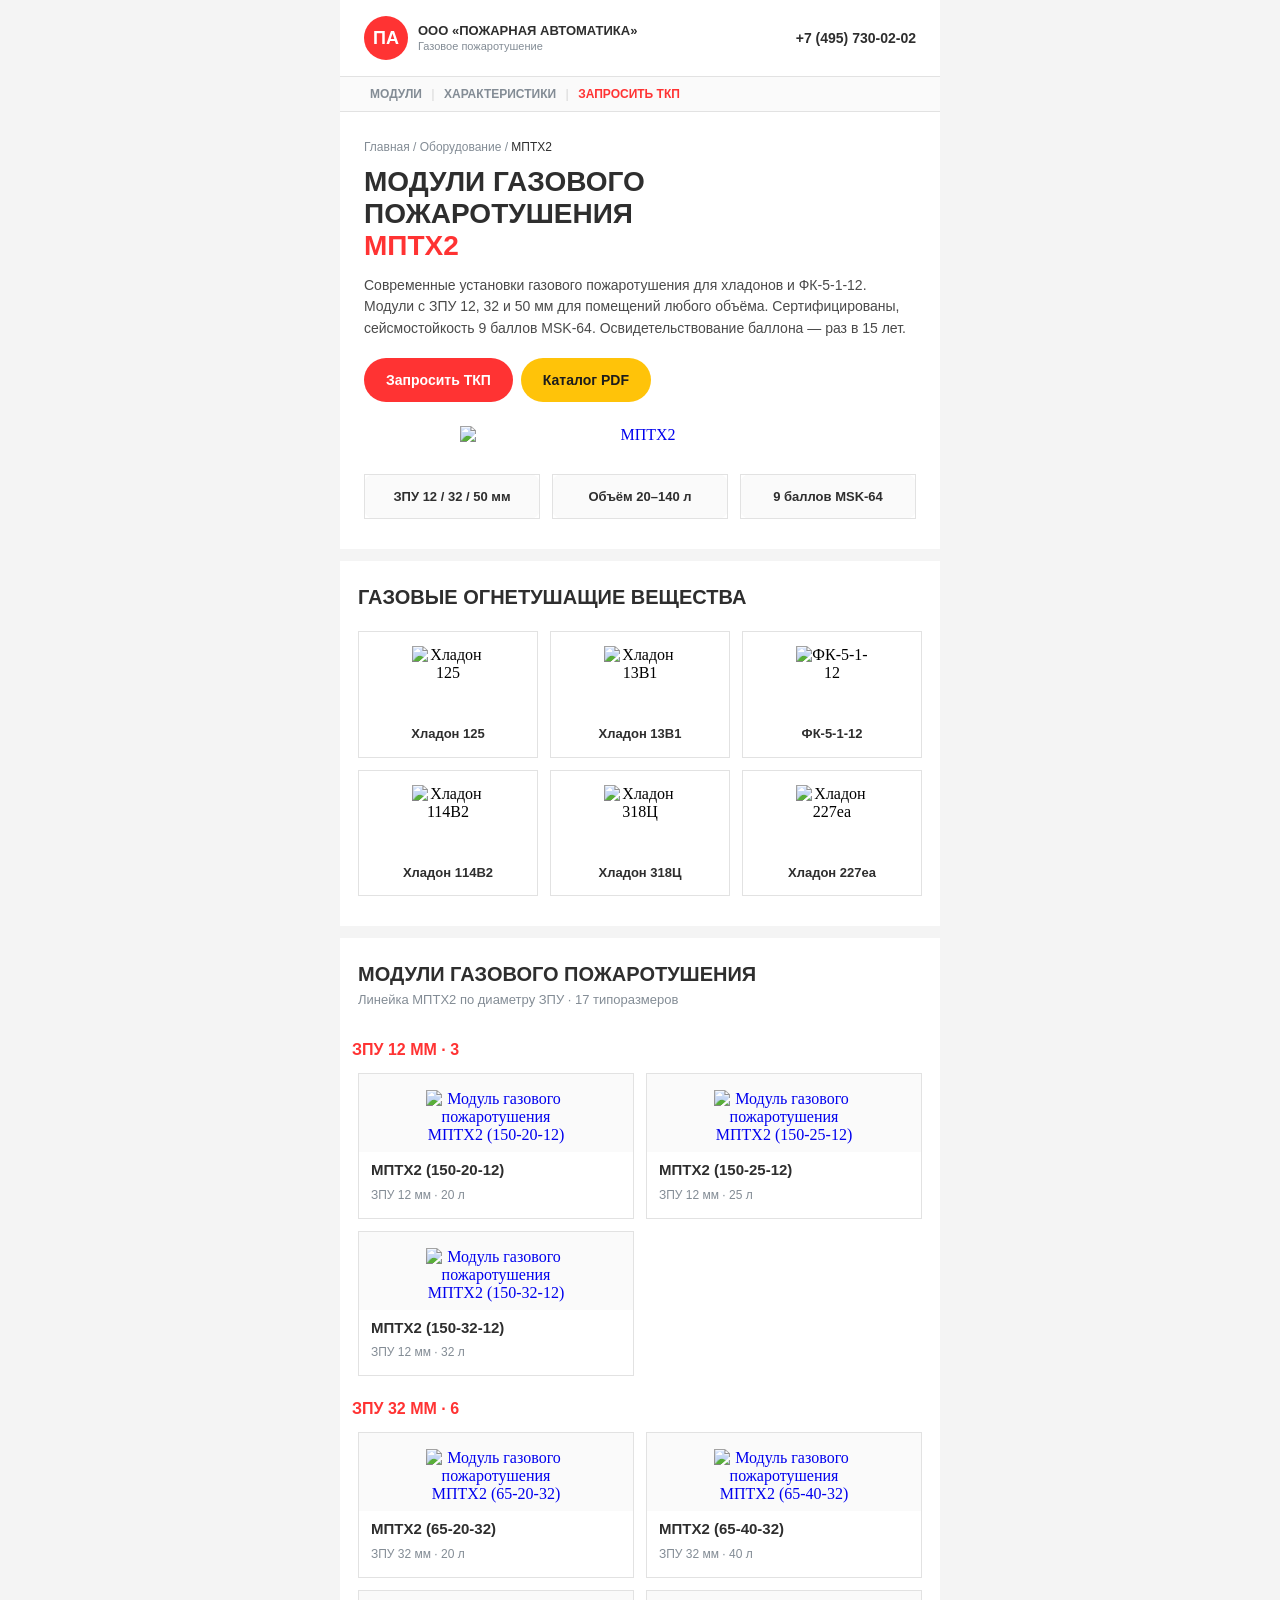
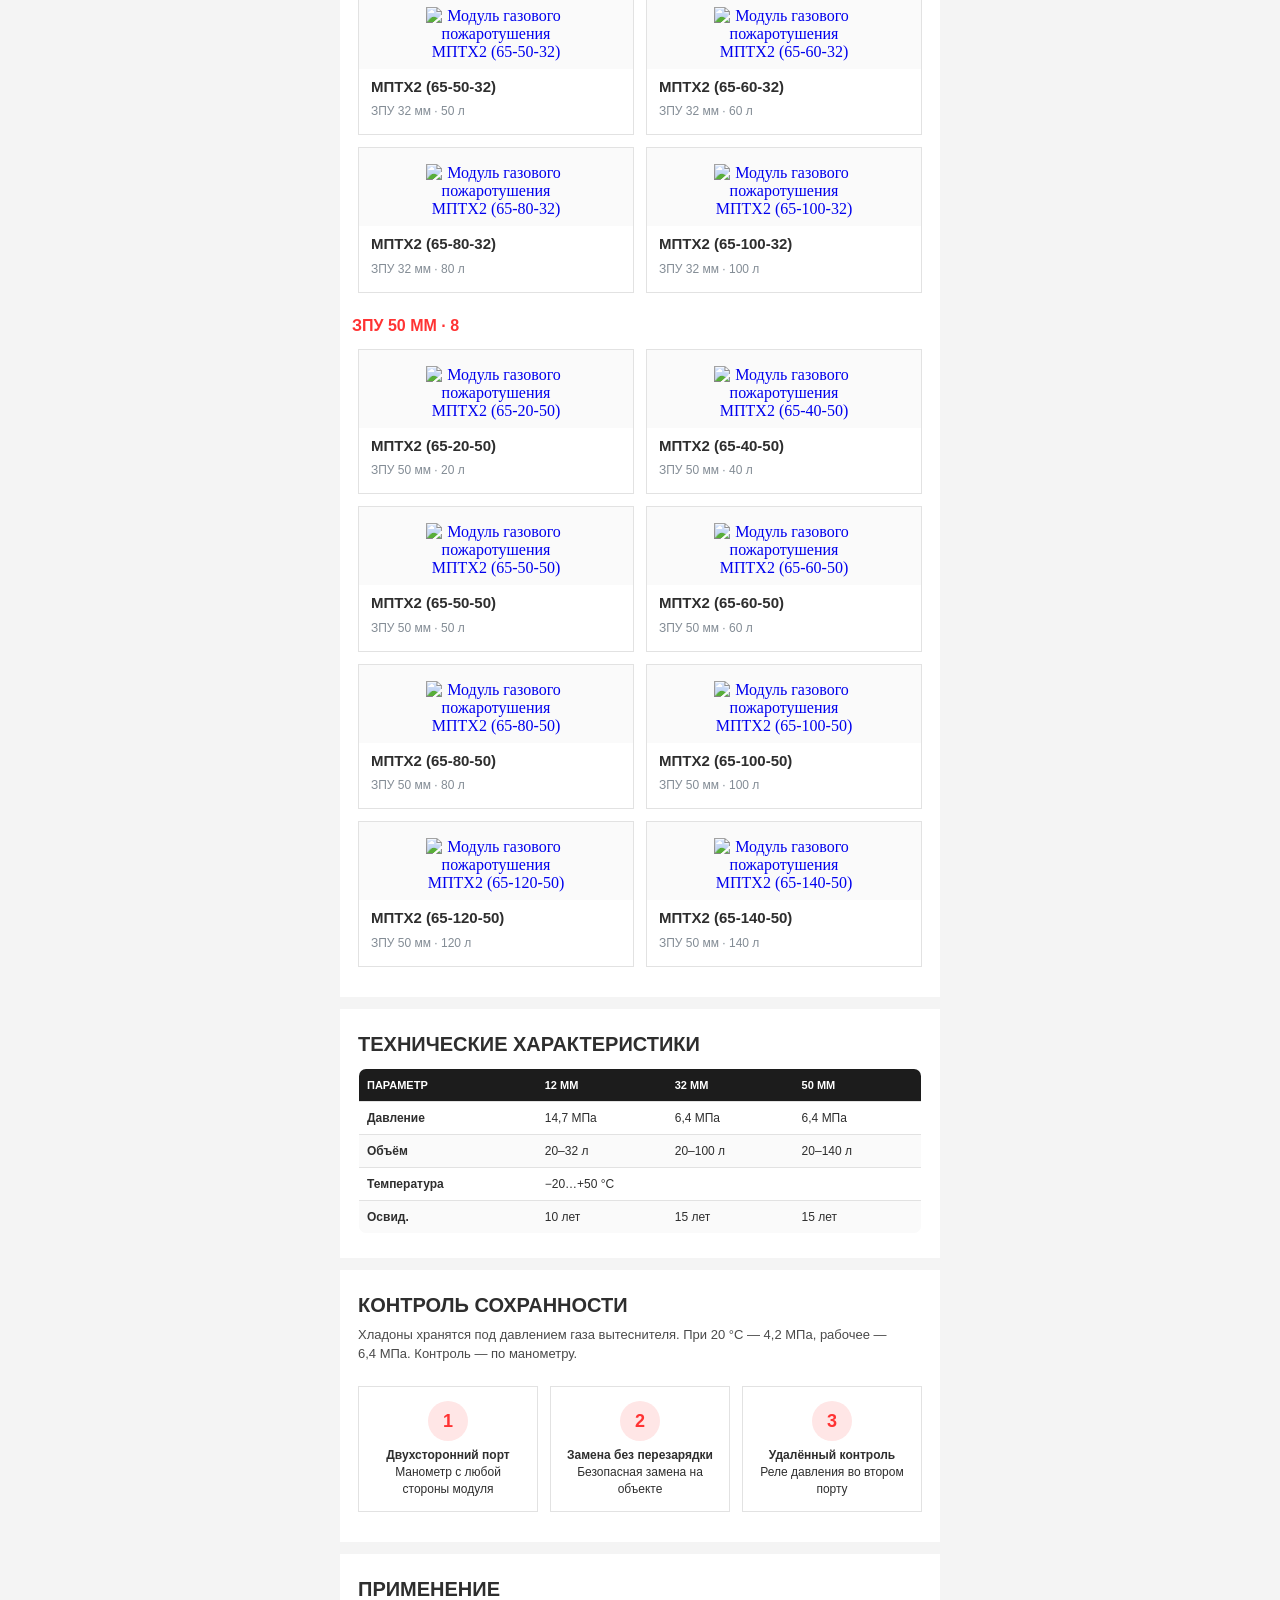
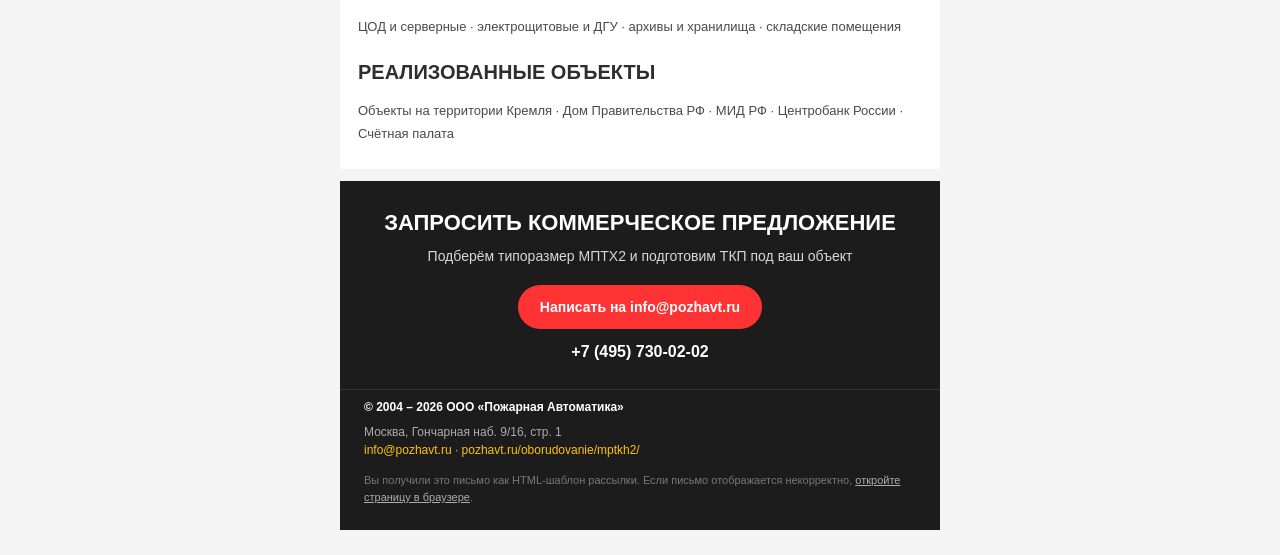
==== email-mptkh2.html @ 25024ac8 "Add Mail.ru HTML email template for MPTKH2 page Convert the approved product page into a table-based" ====
<!DOCTYPE html PUBLIC "-//W3C//DTD XHTML 1.0 Transitional//EN" "http://www.w3.org/TR/xhtml1/DTD/xhtml1-transitional.dtd">
<html xmlns="http://www.w3.org/1999/xhtml" xmlns:v="urn:schemas-microsoft-com:vml" xmlns:o="urn:schemas-microsoft-com:office:office" lang="ru">
<head>
  <meta http-equiv="Content-Type" content="text/html; charset=UTF-8" />
  <meta name="viewport" content="width=device-width, initial-scale=1.0" />
  <meta http-equiv="X-UA-Compatible" content="IE=edge" />
  <meta name="x-apple-disable-message-reformatting" />
    <meta name="color-scheme" content="light only" />
  <meta name="supported-color-schemes" content="light only" />
  <meta name="format-detection" content="telephone=no,date=no,address=no,email=no,url=no" />
  <title>Модули газового пожаротушения МПТХ2 | Пожарная Автоматика</title>
  <!--[if mso]>
  <noscript>
    <xml>
      <o:OfficeDocumentSettings>
        <o:AllowPNG/>
        <o:PixelsPerInch>96</o:PixelsPerInch>
      </o:OfficeDocumentSettings>
    </xml>
  </noscript>
  <![endif]-->
  <style type="text/css">
    /* Mail.ru / client resets */
    html, body { margin:0 !important; padding:0 !important; height:100% !important; width:100% !important; }
    * { -ms-text-size-adjust:100%; -webkit-text-size-adjust:100%; }
    table, td { mso-table-lspace:0pt !important; mso-table-rspace:0pt !important; border-collapse:collapse !important; }
    img { -ms-interpolation-mode:bicubic; border:0; outline:none; text-decoration:none; }
    a { text-decoration:none; }
    a[x-apple-data-detectors],
    #MessageViewBody a { color:inherit !important; text-decoration:none !important; font-size:inherit !important; font-family:inherit !important; font-weight:inherit !important; line-height:inherit !important; }
    .im { color:inherit !important; }
    u + #body a { color:inherit; text-decoration:none; font-size:inherit; font-family:inherit; font-weight:inherit; line-height:inherit; }

    /* Mobile adaptation for Mail.ru / Apple / Android */
    @media only screen and (max-width: 620px) {
      .email-container { width:100% !important; max-width:100% !important; }
      .fluid { width:100% !important; max-width:100% !important; height:auto !important; }
      .stack-column { display:block !important; width:100% !important; max-width:100% !important; direction:ltr !important; }
      .center-on-mobile { text-align:center !important; }
      .p-sm { padding-left:16px !important; padding-right:16px !important; }
      .hero-title { font-size:24px !important; line-height:1.2 !important; }
      .hide-mobile { display:none !important; max-height:0 !important; overflow:hidden !important; }
      .btn-full a { display:block !important; width:100% !important; }
      .nav-link { display:inline-block !important; padding:6px 8px !important; font-size:12px !important; }
    }
  </style>
</head>
<body id="body" style="margin:0;padding:0;background-color:#f4f4f4;width:100%;-webkit-text-size-adjust:100%;-ms-text-size-adjust:100%;">
  <!-- Preheader -->
  <div style="display:none;font-size:1px;line-height:1px;max-height:0;max-width:0;opacity:0;overflow:hidden;mso-hide:all;">
    Модули МПТХ2 для хладонов и ФК-5-1-12. ЗПУ 12/32/50 мм, объём 20–140 л. Запросите ТКП.
    &nbsp;&zwnj;&nbsp;&zwnj;&nbsp;&zwnj;&nbsp;&zwnj;&nbsp;&zwnj;&nbsp;&zwnj;&nbsp;&zwnj;&nbsp;&zwnj;&nbsp;&zwnj;&nbsp;&zwnj;&nbsp;&zwnj;&nbsp;&zwnj;&nbsp;&zwnj;&nbsp;
  </div>

  <table role="presentation" width="100%" cellpadding="0" cellspacing="0" border="0" style="background-color:#f4f4f4;margin:0;padding:0;width:100%;">
    <tr>
      <td align="center" valign="top" style="padding:0;">

        <!-- Header -->
        <table role="presentation" class="email-container" width="600" cellpadding="0" cellspacing="0" border="0" style="width:600px;max-width:600px;background-color:#ffffff;">
          <tr>
            <td class="p-sm" style="padding:16px 24px;border-bottom:1px solid #e2e2e2;">
              <table role="presentation" width="100%" cellpadding="0" cellspacing="0" border="0">
                <tr>
                  <td valign="middle" style="width:70%;">
                    <a href="https://pozhavt.ru/" style="text-decoration:none;color:#2e2e2e;">
                      <table role="presentation" cellpadding="0" cellspacing="0" border="0">
                        <tr>
                          <td valign="middle" style="padding-right:10px;">
                            <div style="width:44px;height:44px;line-height:44px;text-align:center;background-color:#FF3333;border-radius:22px;color:#ffffff;font-family:Arial,Helvetica,sans-serif;font-size:18px;font-weight:bold;">ПА</div>
                          </td>
                          <td valign="middle" style="font-family:Arial,Helvetica,sans-serif;">
                            <div style="font-size:13px;font-weight:bold;color:#2e2e2e;line-height:1.2;text-transform:uppercase;">ООО «Пожарная Автоматика»</div>
                            <div style="font-size:11px;color:#838c95;line-height:1.2;padding-top:2px;">Газовое пожаротушение</div>
                          </td>
                        </tr>
                      </table>
                    </a>
                  </td>
                  <td valign="middle" align="right" style="width:30%;font-family:Arial,Helvetica,sans-serif;">
                    <a href="tel:+74957300202" style="font-size:14px;font-weight:bold;color:#2e2e2e;text-decoration:none;white-space:nowrap;">+7 (495) 730-02-02</a>
                  </td>
                </tr>
              </table>
            </td>
          </tr>

          <!-- Mini nav -->
          <tr>
            <td class="p-sm center-on-mobile" style="padding:10px 24px;background-color:#fafafa;border-bottom:1px solid #e2e2e2;font-family:Arial,Helvetica,sans-serif;font-size:12px;font-weight:bold;text-transform:uppercase;color:#838c95;">
              <a class="nav-link" href="#modules" style="color:#838c95;text-decoration:none;padding:0 6px;">Модули</a>
              <span class="hide-mobile" style="color:#e2e2e2;">|</span>
              <a class="nav-link" href="#specs" style="color:#838c95;text-decoration:none;padding:0 6px;">Характеристики</a>
              <span class="hide-mobile" style="color:#e2e2e2;">|</span>
              <a class="nav-link" href="#cta" style="color:#FF3333;text-decoration:none;padding:0 6px;">Запросить ТКП</a>
            </td>
          </tr>

          <!-- Hero -->
          <tr>
            <td class="p-sm" style="padding:28px 24px 8px;background-color:#ffffff;">
              <div style="font-family:Arial,Helvetica,sans-serif;font-size:12px;color:#838c95;margin-bottom:12px;">
                <a href="https://pozhavt.ru/" style="color:#838c95;text-decoration:none;">Главная</a> /
                <a href="https://pozhavt.ru/oborudovanie/" style="color:#838c95;text-decoration:none;">Оборудование</a> /
                <span style="color:#2e2e2e;">МПТХ2</span>
              </div>
              <div class="hero-title" style="font-family:Arial,Helvetica,sans-serif;font-size:28px;line-height:1.15;font-weight:bold;color:#2e2e2e;text-transform:uppercase;margin:0 0 12px;">
                Модули газового пожаротушения<br>
                <span style="color:#FF3333;">МПТХ2</span>
              </div>
              <div style="font-family:Arial,Helvetica,sans-serif;font-size:14px;line-height:1.55;color:#4a4a4a;margin:0 0 18px;">
                Современные установки газового пожаротушения для хладонов и ФК-5-1-12.
                Модули с ЗПУ 12, 32 и 50&nbsp;мм для помещений любого объёма.
                Сертифицированы, сейсмостойкость 9 баллов MSK-64. Освидетельствование баллона — раз в 15 лет.
              </div>
              <table role="presentation" cellpadding="0" cellspacing="0" border="0" class="btn-full">
                <tr>
                  <td style="padding-right:8px;padding-bottom:8px;"><!--[if mso]>
  <v:roundrect xmlns:v="urn:schemas-microsoft-com:vml" href="https://pozhavt.ru/oborudovanie/mptkh2/" style="height:44px;v-text-anchor:middle;width:200px;" arcsize="50%" stroke="f" fillcolor="#FF3333">
    <w:anchorlock/>
    <center style="color:#ffffff;font-family:Arial,sans-serif;font-size:14px;font-weight:bold;">Запросить ТКП</center>
  </v:roundrect>
  <![endif]-->
  <!--[if !mso]><!-- -->
  <a href="https://pozhavt.ru/oborudovanie/mptkh2/" style="display:inline-block;background:#FF3333;color:#ffffff;font-family:Arial,Helvetica,sans-serif;font-size:14px;font-weight:bold;line-height:44px;text-align:center;text-decoration:none;padding:0 22px;border-radius:22px;mso-padding-alt:0;">Запросить ТКП</a>
  <!--<![endif]--></td>
                  <td style="padding-bottom:8px;"><!--[if mso]>
  <v:roundrect xmlns:v="urn:schemas-microsoft-com:vml" href="https://pozhavt.ru/upload/iblock/60b/sj430lhihm1stye79ck5c0vzic1d0d6g.pdf" style="height:44px;v-text-anchor:middle;width:200px;" arcsize="50%" stroke="f" fillcolor="#FFC309">
    <w:anchorlock/>
    <center style="color:#1c1c1c;font-family:Arial,sans-serif;font-size:14px;font-weight:bold;">Каталог PDF</center>
  </v:roundrect>
  <![endif]-->
  <!--[if !mso]><!-- -->
  <a href="https://pozhavt.ru/upload/iblock/60b/sj430lhihm1stye79ck5c0vzic1d0d6g.pdf" style="display:inline-block;background:#FFC309;color:#1c1c1c;font-family:Arial,Helvetica,sans-serif;font-size:14px;font-weight:bold;line-height:44px;text-align:center;text-decoration:none;padding:0 22px;border-radius:22px;mso-padding-alt:0;">Каталог PDF</a>
  <!--<![endif]--></td>
                </tr>
              </table>
            </td>
          </tr>

          <!-- Hero image -->
          <tr>
            <td align="center" style="padding:8px 24px 24px;background-color:#ffffff;">
              <a href="https://pozhavt.ru/oborudovanie/mptkh2/" style="text-decoration:none;">
                <img class="fluid" src="https://pozhavt.ru/upload/dev2fun.imagecompress/webp/iblock/b2a/4501mdtep4vr8sbrs2i8vp11wnjva2hv.webp" width="360" alt="МПТХ2" style="display:block;border:0;max-width:360px;width:100%;height:auto;">
              </a>
            </td>
          </tr>

          <!-- Highlights -->
          <tr>
            <td class="p-sm" style="padding:0 18px 24px;background-color:#ffffff;">
              <table role="presentation" width="100%" cellpadding="0" cellspacing="0" border="0">
                <tr>
                  <td class="stack-column" width="33.33%" valign="top" style="width:33.33%;padding:6px;">
                    <table role="presentation" width="100%" cellpadding="0" cellspacing="0" border="0" style="background:#fafafa;border:1px solid #e2e2e2;border-radius:10px;">
                      <tr><td align="center" style="padding:14px 10px;font-family:Arial,Helvetica,sans-serif;font-size:13px;font-weight:bold;color:#2e2e2e;">ЗПУ 12 / 32 / 50 мм</td></tr>
                    </table>
                  </td>
                  <td class="stack-column" width="33.33%" valign="top" style="width:33.33%;padding:6px;">
                    <table role="presentation" width="100%" cellpadding="0" cellspacing="0" border="0" style="background:#fafafa;border:1px solid #e2e2e2;border-radius:10px;">
                      <tr><td align="center" style="padding:14px 10px;font-family:Arial,Helvetica,sans-serif;font-size:13px;font-weight:bold;color:#2e2e2e;">Объём 20–140 л</td></tr>
                    </table>
                  </td>
                  <td class="stack-column" width="33.33%" valign="top" style="width:33.33%;padding:6px;">
                    <table role="presentation" width="100%" cellpadding="0" cellspacing="0" border="0" style="background:#fafafa;border:1px solid #e2e2e2;border-radius:10px;">
                      <tr><td align="center" style="padding:14px 10px;font-family:Arial,Helvetica,sans-serif;font-size:13px;font-weight:bold;color:#2e2e2e;">9 баллов MSK-64</td></tr>
                    </table>
                  </td>
                </tr>
              </table>
            </td>
          </tr>
        </table>

        <!-- Spacer -->
        <table role="presentation" class="email-container" width="600" cellpadding="0" cellspacing="0" border="0" style="width:600px;max-width:600px;"><tr><td style="height:12px;line-height:12px;font-size:12px;">&nbsp;</td></tr></table>

        <!-- GOTV -->
        <table role="presentation" class="email-container" width="600" cellpadding="0" cellspacing="0" border="0" style="width:600px;max-width:600px;background-color:#ffffff;">
          <tr>
            <td class="p-sm" style="padding:24px 18px 8px;">
              <div style="font-family:Arial,Helvetica,sans-serif;font-size:20px;font-weight:bold;color:#2e2e2e;text-transform:uppercase;line-height:1.2;">Газовые огнетушащие вещества</div>
            </td>
          </tr>
          <tr>
            <td class="p-sm" style="padding:8px 12px 24px;">
              <table role="presentation" width="100%" cellpadding="0" cellspacing="0" border="0">
                <tr>
          <td class="stack-column" valign="top" width="33.33%" style="width:33.33%;padding:6px;">
            <table role="presentation" width="100%" cellpadding="0" cellspacing="0" border="0" style="border:1px solid #e2e2e2;border-radius:12px;background:#ffffff;">
              <tr>
                <td align="center" style="padding:14px 10px 8px;">
                  <img src="https://pozhavt.ru/upload/dev2fun.imagecompress/webp/iblock/317/8tqdc1vqg0i1y425ivl7oc31b3kahc3n.webp" width="72" height="72" alt="Хладон 125" style="display:block;border:0;width:72px;height:72px;object-fit:contain;">
                </td>
              </tr>
              <tr>
                <td align="center" style="padding:0 8px 14px;font-family:Arial,Helvetica,sans-serif;font-size:13px;font-weight:bold;color:#2e2e2e;line-height:1.3;">Хладон 125</td>
              </tr>
            </table>
          </td>
          <td class="stack-column" valign="top" width="33.33%" style="width:33.33%;padding:6px;">
            <table role="presentation" width="100%" cellpadding="0" cellspacing="0" border="0" style="border:1px solid #e2e2e2;border-radius:12px;background:#ffffff;">
              <tr>
                <td align="center" style="padding:14px 10px 8px;">
                  <img src="https://pozhavt.ru/upload/dev2fun.imagecompress/webp/iblock/446/y7hk6msok2952wa15hmkm1oy26h8e36p.webp" width="72" height="72" alt="Хладон 13В1" style="display:block;border:0;width:72px;height:72px;object-fit:contain;">
                </td>
              </tr>
              <tr>
                <td align="center" style="padding:0 8px 14px;font-family:Arial,Helvetica,sans-serif;font-size:13px;font-weight:bold;color:#2e2e2e;line-height:1.3;">Хладон 13В1</td>
              </tr>
            </table>
          </td>
          <td class="stack-column" valign="top" width="33.33%" style="width:33.33%;padding:6px;">
            <table role="presentation" width="100%" cellpadding="0" cellspacing="0" border="0" style="border:1px solid #e2e2e2;border-radius:12px;background:#ffffff;">
              <tr>
                <td align="center" style="padding:14px 10px 8px;">
                  <img src="https://pozhavt.ru/upload/dev2fun.imagecompress/webp/iblock/c9c/2nicf5ee9b7i6jw7sk0vc3ldc6kkmsek.webp" width="72" height="72" alt="ФК-5-1-12" style="display:block;border:0;width:72px;height:72px;object-fit:contain;">
                </td>
              </tr>
              <tr>
                <td align="center" style="padding:0 8px 14px;font-family:Arial,Helvetica,sans-serif;font-size:13px;font-weight:bold;color:#2e2e2e;line-height:1.3;">ФК-5-1-12</td>
              </tr>
            </table>
          </td></tr><tr>
          <td class="stack-column" valign="top" width="33.33%" style="width:33.33%;padding:6px;">
            <table role="presentation" width="100%" cellpadding="0" cellspacing="0" border="0" style="border:1px solid #e2e2e2;border-radius:12px;background:#ffffff;">
              <tr>
                <td align="center" style="padding:14px 10px 8px;">
                  <img src="https://pozhavt.ru/upload/dev2fun.imagecompress/webp/iblock/cc4/yluelie1igw5ylb23ebjlgbx7yhneame.webp" width="72" height="72" alt="Хладон 114В2" style="display:block;border:0;width:72px;height:72px;object-fit:contain;">
                </td>
              </tr>
              <tr>
                <td align="center" style="padding:0 8px 14px;font-family:Arial,Helvetica,sans-serif;font-size:13px;font-weight:bold;color:#2e2e2e;line-height:1.3;">Хладон 114В2</td>
              </tr>
            </table>
          </td>
          <td class="stack-column" valign="top" width="33.33%" style="width:33.33%;padding:6px;">
            <table role="presentation" width="100%" cellpadding="0" cellspacing="0" border="0" style="border:1px solid #e2e2e2;border-radius:12px;background:#ffffff;">
              <tr>
                <td align="center" style="padding:14px 10px 8px;">
                  <img src="https://pozhavt.ru/upload/dev2fun.imagecompress/webp/iblock/53b/428tl7h43owygqwexivywmroimxfpiwm.webp" width="72" height="72" alt="Хладон 318Ц" style="display:block;border:0;width:72px;height:72px;object-fit:contain;">
                </td>
              </tr>
              <tr>
                <td align="center" style="padding:0 8px 14px;font-family:Arial,Helvetica,sans-serif;font-size:13px;font-weight:bold;color:#2e2e2e;line-height:1.3;">Хладон 318Ц</td>
              </tr>
            </table>
          </td>
          <td class="stack-column" valign="top" width="33.33%" style="width:33.33%;padding:6px;">
            <table role="presentation" width="100%" cellpadding="0" cellspacing="0" border="0" style="border:1px solid #e2e2e2;border-radius:12px;background:#ffffff;">
              <tr>
                <td align="center" style="padding:14px 10px 8px;">
                  <img src="https://pozhavt.ru/upload/dev2fun.imagecompress/webp/iblock/b0a/pdk7tnb4bqj5ud5n7ebmwo1ssp5wl9y7.webp" width="72" height="72" alt="Хладон 227еа" style="display:block;border:0;width:72px;height:72px;object-fit:contain;">
                </td>
              </tr>
              <tr>
                <td align="center" style="padding:0 8px 14px;font-family:Arial,Helvetica,sans-serif;font-size:13px;font-weight:bold;color:#2e2e2e;line-height:1.3;">Хладон 227еа</td>
              </tr>
            </table>
          </td></tr>
              </table>
            </td>
          </tr>
        </table>

        <table role="presentation" class="email-container" width="600" cellpadding="0" cellspacing="0" border="0" style="width:600px;max-width:600px;"><tr><td style="height:12px;line-height:12px;font-size:12px;">&nbsp;</td></tr></table>

        <!-- Modules -->
        <table role="presentation" class="email-container" width="600" cellpadding="0" cellspacing="0" border="0" style="width:600px;max-width:600px;background-color:#ffffff;" id="modules">
          <tr>
            <td class="p-sm" style="padding:24px 18px 8px;">
              <div style="font-family:Arial,Helvetica,sans-serif;font-size:20px;font-weight:bold;color:#2e2e2e;text-transform:uppercase;line-height:1.2;">Модули газового пожаротушения</div>
              <div style="font-family:Arial,Helvetica,sans-serif;font-size:13px;color:#838c95;padding-top:6px;">Линейка МПТХ2 по диаметру ЗПУ · 17 типоразмеров</div>
            </td>
          </tr>
          <tr>
            <td class="p-sm" style="padding:8px 12px 24px;">
              <table role="presentation" width="100%" cellpadding="0" cellspacing="0" border="0">
                
      <tr>
        <td style="padding:18px 0 8px;font-family:Arial,Helvetica,sans-serif;font-size:16px;font-weight:bold;color:#FF3333;text-transform:uppercase;">ЗПУ 12 мм · 3</td>
      </tr>
      <tr>
        <td>
          <table role="presentation" width="100%" cellpadding="0" cellspacing="0" border="0">
            <tr>
            <td class="stack-column" valign="top" width="50%" style="width:50%;padding:6px;">
              <table role="presentation" width="100%" cellpadding="0" cellspacing="0" border="0" style="border:1px solid #e2e2e2;border-radius:12px;background:#ffffff;">
                <tr>
                  <td align="center" style="padding:16px 12px 8px;background:#fafafa;">
                    <a href="https://pozhavt.ru/moduly/modul-gazovogo-pozharotusheniya-mptkh2-150-20-12/" style="text-decoration:none;">
                      <img src="https://pozhavt.ru/upload/dev2fun.imagecompress/webp/iblock/e93/a6o797hyrigt6a33u56ji4i2qidhzdjo.webp" width="140" alt="Модуль газового пожаротушения МПТХ2 (150-20-12)" style="display:block;border:0;max-width:140px;width:100%;height:auto;">
                    </a>
                  </td>
                </tr>
                <tr>
                  <td style="padding:8px 12px 14px;font-family:Arial,Helvetica,sans-serif;">
                    <a href="https://pozhavt.ru/moduly/modul-gazovogo-pozharotusheniya-mptkh2-150-20-12/" style="text-decoration:none;color:#2e2e2e;">
                      <div style="font-size:15px;font-weight:bold;line-height:1.3;margin-bottom:6px;">МПТХ2 (150-20-12)</div>
                      <div style="font-size:12px;color:#838c95;line-height:1.5;">ЗПУ 12 мм · 20 л</div>
                    </a>
                  </td>
                </tr>
              </table>
            </td>
            <td class="stack-column" valign="top" width="50%" style="width:50%;padding:6px;">
              <table role="presentation" width="100%" cellpadding="0" cellspacing="0" border="0" style="border:1px solid #e2e2e2;border-radius:12px;background:#ffffff;">
                <tr>
                  <td align="center" style="padding:16px 12px 8px;background:#fafafa;">
                    <a href="https://pozhavt.ru/moduly/modul-gazovogo-pozharotusheniya-mptkh2-150-25-12/" style="text-decoration:none;">
                      <img src="https://pozhavt.ru/upload/dev2fun.imagecompress/webp/iblock/353/xn6ueeybv3987j7ib6pzfj9un7wauhva.webp" width="140" alt="Модуль газового пожаротушения МПТХ2 (150-25-12)" style="display:block;border:0;max-width:140px;width:100%;height:auto;">
                    </a>
                  </td>
                </tr>
                <tr>
                  <td style="padding:8px 12px 14px;font-family:Arial,Helvetica,sans-serif;">
                    <a href="https://pozhavt.ru/moduly/modul-gazovogo-pozharotusheniya-mptkh2-150-25-12/" style="text-decoration:none;color:#2e2e2e;">
                      <div style="font-size:15px;font-weight:bold;line-height:1.3;margin-bottom:6px;">МПТХ2 (150-25-12)</div>
                      <div style="font-size:12px;color:#838c95;line-height:1.5;">ЗПУ 12 мм · 25 л</div>
                    </a>
                  </td>
                </tr>
              </table>
            </td></tr>
<tr>
            <td class="stack-column" valign="top" width="50%" style="width:50%;padding:6px;">
              <table role="presentation" width="100%" cellpadding="0" cellspacing="0" border="0" style="border:1px solid #e2e2e2;border-radius:12px;background:#ffffff;">
                <tr>
                  <td align="center" style="padding:16px 12px 8px;background:#fafafa;">
                    <a href="https://pozhavt.ru/moduly/modul-gazovogo-pozharotusheniya-mptkh2-150-32-12/" style="text-decoration:none;">
                      <img src="https://pozhavt.ru/upload/dev2fun.imagecompress/webp/iblock/f97/z7twgxl8t6xg6nz65om1pmgqtcdhiyz2.webp" width="140" alt="Модуль газового пожаротушения МПТХ2 (150-32-12)" style="display:block;border:0;max-width:140px;width:100%;height:auto;">
                    </a>
                  </td>
                </tr>
                <tr>
                  <td style="padding:8px 12px 14px;font-family:Arial,Helvetica,sans-serif;">
                    <a href="https://pozhavt.ru/moduly/modul-gazovogo-pozharotusheniya-mptkh2-150-32-12/" style="text-decoration:none;color:#2e2e2e;">
                      <div style="font-size:15px;font-weight:bold;line-height:1.3;margin-bottom:6px;">МПТХ2 (150-32-12)</div>
                      <div style="font-size:12px;color:#838c95;line-height:1.5;">ЗПУ 12 мм · 32 л</div>
                    </a>
                  </td>
                </tr>
              </table>
            </td><td class="stack-column" width="50%" style="width:50%;padding:6px;">&nbsp;</td></tr>
          </table>
        </td>
      </tr>
      <tr>
        <td style="padding:18px 0 8px;font-family:Arial,Helvetica,sans-serif;font-size:16px;font-weight:bold;color:#FF3333;text-transform:uppercase;">ЗПУ 32 мм · 6</td>
      </tr>
      <tr>
        <td>
          <table role="presentation" width="100%" cellpadding="0" cellspacing="0" border="0">
            <tr>
            <td class="stack-column" valign="top" width="50%" style="width:50%;padding:6px;">
              <table role="presentation" width="100%" cellpadding="0" cellspacing="0" border="0" style="border:1px solid #e2e2e2;border-radius:12px;background:#ffffff;">
                <tr>
                  <td align="center" style="padding:16px 12px 8px;background:#fafafa;">
                    <a href="https://pozhavt.ru/moduly/modul-gazovogo-pozharotusheniya-mptkh2-65-20-32/" style="text-decoration:none;">
                      <img src="https://pozhavt.ru/upload/dev2fun.imagecompress/webp/iblock/dea/2lcnepzzf2l0qug4qqi8d2lr3exbhro4.webp" width="140" alt="Модуль газового пожаротушения МПТХ2 (65-20-32)" style="display:block;border:0;max-width:140px;width:100%;height:auto;">
                    </a>
                  </td>
                </tr>
                <tr>
                  <td style="padding:8px 12px 14px;font-family:Arial,Helvetica,sans-serif;">
                    <a href="https://pozhavt.ru/moduly/modul-gazovogo-pozharotusheniya-mptkh2-65-20-32/" style="text-decoration:none;color:#2e2e2e;">
                      <div style="font-size:15px;font-weight:bold;line-height:1.3;margin-bottom:6px;">МПТХ2 (65-20-32)</div>
                      <div style="font-size:12px;color:#838c95;line-height:1.5;">ЗПУ 32 мм · 20 л</div>
                    </a>
                  </td>
                </tr>
              </table>
            </td>
            <td class="stack-column" valign="top" width="50%" style="width:50%;padding:6px;">
              <table role="presentation" width="100%" cellpadding="0" cellspacing="0" border="0" style="border:1px solid #e2e2e2;border-radius:12px;background:#ffffff;">
                <tr>
                  <td align="center" style="padding:16px 12px 8px;background:#fafafa;">
                    <a href="https://pozhavt.ru/moduly/modul-gazovogo-pozharotusheniya-mptkh2-65-40-32/" style="text-decoration:none;">
                      <img src="https://pozhavt.ru/upload/dev2fun.imagecompress/webp/iblock/cde/2wcrcm3l6z68amuxykgyani8808ch97d.webp" width="140" alt="Модуль газового пожаротушения МПТХ2 (65-40-32)" style="display:block;border:0;max-width:140px;width:100%;height:auto;">
                    </a>
                  </td>
                </tr>
                <tr>
                  <td style="padding:8px 12px 14px;font-family:Arial,Helvetica,sans-serif;">
                    <a href="https://pozhavt.ru/moduly/modul-gazovogo-pozharotusheniya-mptkh2-65-40-32/" style="text-decoration:none;color:#2e2e2e;">
                      <div style="font-size:15px;font-weight:bold;line-height:1.3;margin-bottom:6px;">МПТХ2 (65-40-32)</div>
                      <div style="font-size:12px;color:#838c95;line-height:1.5;">ЗПУ 32 мм · 40 л</div>
                    </a>
                  </td>
                </tr>
              </table>
            </td></tr>
<tr>
            <td class="stack-column" valign="top" width="50%" style="width:50%;padding:6px;">
              <table role="presentation" width="100%" cellpadding="0" cellspacing="0" border="0" style="border:1px solid #e2e2e2;border-radius:12px;background:#ffffff;">
                <tr>
                  <td align="center" style="padding:16px 12px 8px;background:#fafafa;">
                    <a href="https://pozhavt.ru/moduly/modul-gazovogo-pozharotusheniya-mptkh2-65-50-32/" style="text-decoration:none;">
                      <img src="https://pozhavt.ru/upload/dev2fun.imagecompress/webp/iblock/548/0ioauum6mordbv3db86kooq72877r4vx.webp" width="140" alt="Модуль газового пожаротушения МПТХ2 (65-50-32)" style="display:block;border:0;max-width:140px;width:100%;height:auto;">
                    </a>
                  </td>
                </tr>
                <tr>
                  <td style="padding:8px 12px 14px;font-family:Arial,Helvetica,sans-serif;">
                    <a href="https://pozhavt.ru/moduly/modul-gazovogo-pozharotusheniya-mptkh2-65-50-32/" style="text-decoration:none;color:#2e2e2e;">
                      <div style="font-size:15px;font-weight:bold;line-height:1.3;margin-bottom:6px;">МПТХ2 (65-50-32)</div>
                      <div style="font-size:12px;color:#838c95;line-height:1.5;">ЗПУ 32 мм · 50 л</div>
                    </a>
                  </td>
                </tr>
              </table>
            </td>
            <td class="stack-column" valign="top" width="50%" style="width:50%;padding:6px;">
              <table role="presentation" width="100%" cellpadding="0" cellspacing="0" border="0" style="border:1px solid #e2e2e2;border-radius:12px;background:#ffffff;">
                <tr>
                  <td align="center" style="padding:16px 12px 8px;background:#fafafa;">
                    <a href="https://pozhavt.ru/moduly/modul-gazovogo-pozharotusheniya-mptkh2-65-60-32/" style="text-decoration:none;">
                      <img src="https://pozhavt.ru/upload/dev2fun.imagecompress/webp/iblock/41a/in1x0irif9dimnth971ybaj2rzcpu0v4.webp" width="140" alt="Модуль газового пожаротушения МПТХ2 (65-60-32)" style="display:block;border:0;max-width:140px;width:100%;height:auto;">
                    </a>
                  </td>
                </tr>
                <tr>
                  <td style="padding:8px 12px 14px;font-family:Arial,Helvetica,sans-serif;">
                    <a href="https://pozhavt.ru/moduly/modul-gazovogo-pozharotusheniya-mptkh2-65-60-32/" style="text-decoration:none;color:#2e2e2e;">
                      <div style="font-size:15px;font-weight:bold;line-height:1.3;margin-bottom:6px;">МПТХ2 (65-60-32)</div>
                      <div style="font-size:12px;color:#838c95;line-height:1.5;">ЗПУ 32 мм · 60 л</div>
                    </a>
                  </td>
                </tr>
              </table>
            </td></tr>
<tr>
            <td class="stack-column" valign="top" width="50%" style="width:50%;padding:6px;">
              <table role="presentation" width="100%" cellpadding="0" cellspacing="0" border="0" style="border:1px solid #e2e2e2;border-radius:12px;background:#ffffff;">
                <tr>
                  <td align="center" style="padding:16px 12px 8px;background:#fafafa;">
                    <a href="https://pozhavt.ru/moduly/modul-gazovogo-pozharotusheniya-mptkh2-65-80-32/" style="text-decoration:none;">
                      <img src="https://pozhavt.ru/upload/dev2fun.imagecompress/webp/iblock/30c/l1s438u953bqjwamougin1trtdgggs3k.webp" width="140" alt="Модуль газового пожаротушения МПТХ2 (65-80-32)" style="display:block;border:0;max-width:140px;width:100%;height:auto;">
                    </a>
                  </td>
                </tr>
                <tr>
                  <td style="padding:8px 12px 14px;font-family:Arial,Helvetica,sans-serif;">
                    <a href="https://pozhavt.ru/moduly/modul-gazovogo-pozharotusheniya-mptkh2-65-80-32/" style="text-decoration:none;color:#2e2e2e;">
                      <div style="font-size:15px;font-weight:bold;line-height:1.3;margin-bottom:6px;">МПТХ2 (65-80-32)</div>
                      <div style="font-size:12px;color:#838c95;line-height:1.5;">ЗПУ 32 мм · 80 л</div>
                    </a>
                  </td>
                </tr>
              </table>
            </td>
            <td class="stack-column" valign="top" width="50%" style="width:50%;padding:6px;">
              <table role="presentation" width="100%" cellpadding="0" cellspacing="0" border="0" style="border:1px solid #e2e2e2;border-radius:12px;background:#ffffff;">
                <tr>
                  <td align="center" style="padding:16px 12px 8px;background:#fafafa;">
                    <a href="https://pozhavt.ru/moduly/modul-gazovogo-pozharotusheniya-mptkh2-65-100-32/" style="text-decoration:none;">
                      <img src="https://pozhavt.ru/upload/dev2fun.imagecompress/webp/iblock/3aa/9grtabyzs6q1vvq4o5rbdtf3hiilrhr0.webp" width="140" alt="Модуль газового пожаротушения МПТХ2 (65-100-32)" style="display:block;border:0;max-width:140px;width:100%;height:auto;">
                    </a>
                  </td>
                </tr>
                <tr>
                  <td style="padding:8px 12px 14px;font-family:Arial,Helvetica,sans-serif;">
                    <a href="https://pozhavt.ru/moduly/modul-gazovogo-pozharotusheniya-mptkh2-65-100-32/" style="text-decoration:none;color:#2e2e2e;">
                      <div style="font-size:15px;font-weight:bold;line-height:1.3;margin-bottom:6px;">МПТХ2 (65-100-32)</div>
                      <div style="font-size:12px;color:#838c95;line-height:1.5;">ЗПУ 32 мм · 100 л</div>
                    </a>
                  </td>
                </tr>
              </table>
            </td></tr>
          </table>
        </td>
      </tr>
      <tr>
        <td style="padding:18px 0 8px;font-family:Arial,Helvetica,sans-serif;font-size:16px;font-weight:bold;color:#FF3333;text-transform:uppercase;">ЗПУ 50 мм · 8</td>
      </tr>
      <tr>
        <td>
          <table role="presentation" width="100%" cellpadding="0" cellspacing="0" border="0">
            <tr>
            <td class="stack-column" valign="top" width="50%" style="width:50%;padding:6px;">
              <table role="presentation" width="100%" cellpadding="0" cellspacing="0" border="0" style="border:1px solid #e2e2e2;border-radius:12px;background:#ffffff;">
                <tr>
                  <td align="center" style="padding:16px 12px 8px;background:#fafafa;">
                    <a href="https://pozhavt.ru/moduly/modul-gazovogo-pozharotusheniya-mptkh2-65-20-50/" style="text-decoration:none;">
                      <img src="https://pozhavt.ru/upload/dev2fun.imagecompress/webp/iblock/a67/tb5l464y0jeg5v48k56ducb136ln8ca4.webp" width="140" alt="Модуль газового пожаротушения МПТХ2 (65-20-50)" style="display:block;border:0;max-width:140px;width:100%;height:auto;">
                    </a>
                  </td>
                </tr>
                <tr>
                  <td style="padding:8px 12px 14px;font-family:Arial,Helvetica,sans-serif;">
                    <a href="https://pozhavt.ru/moduly/modul-gazovogo-pozharotusheniya-mptkh2-65-20-50/" style="text-decoration:none;color:#2e2e2e;">
                      <div style="font-size:15px;font-weight:bold;line-height:1.3;margin-bottom:6px;">МПТХ2 (65-20-50)</div>
                      <div style="font-size:12px;color:#838c95;line-height:1.5;">ЗПУ 50 мм · 20 л</div>
                    </a>
                  </td>
                </tr>
              </table>
            </td>
            <td class="stack-column" valign="top" width="50%" style="width:50%;padding:6px;">
              <table role="presentation" width="100%" cellpadding="0" cellspacing="0" border="0" style="border:1px solid #e2e2e2;border-radius:12px;background:#ffffff;">
                <tr>
                  <td align="center" style="padding:16px 12px 8px;background:#fafafa;">
                    <a href="https://pozhavt.ru/moduly/modul-gazovogo-pozharotusheniya-mptkh2-65-40-50/" style="text-decoration:none;">
                      <img src="https://pozhavt.ru/upload/dev2fun.imagecompress/webp/iblock/54b/zqouvnw7isa4noqk45bjzpis20oh8ou2.webp" width="140" alt="Модуль газового пожаротушения МПТХ2 (65-40-50)" style="display:block;border:0;max-width:140px;width:100%;height:auto;">
                    </a>
                  </td>
                </tr>
                <tr>
                  <td style="padding:8px 12px 14px;font-family:Arial,Helvetica,sans-serif;">
                    <a href="https://pozhavt.ru/moduly/modul-gazovogo-pozharotusheniya-mptkh2-65-40-50/" style="text-decoration:none;color:#2e2e2e;">
                      <div style="font-size:15px;font-weight:bold;line-height:1.3;margin-bottom:6px;">МПТХ2 (65-40-50)</div>
                      <div style="font-size:12px;color:#838c95;line-height:1.5;">ЗПУ 50 мм · 40 л</div>
                    </a>
                  </td>
                </tr>
              </table>
            </td></tr>
<tr>
            <td class="stack-column" valign="top" width="50%" style="width:50%;padding:6px;">
              <table role="presentation" width="100%" cellpadding="0" cellspacing="0" border="0" style="border:1px solid #e2e2e2;border-radius:12px;background:#ffffff;">
                <tr>
                  <td align="center" style="padding:16px 12px 8px;background:#fafafa;">
                    <a href="https://pozhavt.ru/moduly/modul-gazovogo-pozharotusheniya-mptkh2-65-50-50/" style="text-decoration:none;">
                      <img src="https://pozhavt.ru/upload/dev2fun.imagecompress/webp/iblock/b46/8ntsyq8l6w4hle9qx4nv223s366wumpo.webp" width="140" alt="Модуль газового пожаротушения МПТХ2 (65-50-50)" style="display:block;border:0;max-width:140px;width:100%;height:auto;">
                    </a>
                  </td>
                </tr>
                <tr>
                  <td style="padding:8px 12px 14px;font-family:Arial,Helvetica,sans-serif;">
                    <a href="https://pozhavt.ru/moduly/modul-gazovogo-pozharotusheniya-mptkh2-65-50-50/" style="text-decoration:none;color:#2e2e2e;">
                      <div style="font-size:15px;font-weight:bold;line-height:1.3;margin-bottom:6px;">МПТХ2 (65-50-50)</div>
                      <div style="font-size:12px;color:#838c95;line-height:1.5;">ЗПУ 50 мм · 50 л</div>
                    </a>
                  </td>
                </tr>
              </table>
            </td>
            <td class="stack-column" valign="top" width="50%" style="width:50%;padding:6px;">
              <table role="presentation" width="100%" cellpadding="0" cellspacing="0" border="0" style="border:1px solid #e2e2e2;border-radius:12px;background:#ffffff;">
                <tr>
                  <td align="center" style="padding:16px 12px 8px;background:#fafafa;">
                    <a href="https://pozhavt.ru/moduly/modul-gazovogo-pozharotusheniya-mptkh2-65-60-50/" style="text-decoration:none;">
                      <img src="https://pozhavt.ru/upload/dev2fun.imagecompress/webp/iblock/293/onscbul3cpsgtm0cyto4oyei6n20iycm.webp" width="140" alt="Модуль газового пожаротушения МПТХ2 (65-60-50)" style="display:block;border:0;max-width:140px;width:100%;height:auto;">
                    </a>
                  </td>
                </tr>
                <tr>
                  <td style="padding:8px 12px 14px;font-family:Arial,Helvetica,sans-serif;">
                    <a href="https://pozhavt.ru/moduly/modul-gazovogo-pozharotusheniya-mptkh2-65-60-50/" style="text-decoration:none;color:#2e2e2e;">
                      <div style="font-size:15px;font-weight:bold;line-height:1.3;margin-bottom:6px;">МПТХ2 (65-60-50)</div>
                      <div style="font-size:12px;color:#838c95;line-height:1.5;">ЗПУ 50 мм · 60 л</div>
                    </a>
                  </td>
                </tr>
              </table>
            </td></tr>
<tr>
            <td class="stack-column" valign="top" width="50%" style="width:50%;padding:6px;">
              <table role="presentation" width="100%" cellpadding="0" cellspacing="0" border="0" style="border:1px solid #e2e2e2;border-radius:12px;background:#ffffff;">
                <tr>
                  <td align="center" style="padding:16px 12px 8px;background:#fafafa;">
                    <a href="https://pozhavt.ru/moduly/modul-gazovogo-pozharotusheniya-mptkh2-65-80-50/" style="text-decoration:none;">
                      <img src="https://pozhavt.ru/upload/dev2fun.imagecompress/webp/iblock/3b7/u9fnwn8zri9riotzgi3h82abiyq7rbgq.webp" width="140" alt="Модуль газового пожаротушения МПТХ2 (65-80-50)" style="display:block;border:0;max-width:140px;width:100%;height:auto;">
                    </a>
                  </td>
                </tr>
                <tr>
                  <td style="padding:8px 12px 14px;font-family:Arial,Helvetica,sans-serif;">
                    <a href="https://pozhavt.ru/moduly/modul-gazovogo-pozharotusheniya-mptkh2-65-80-50/" style="text-decoration:none;color:#2e2e2e;">
                      <div style="font-size:15px;font-weight:bold;line-height:1.3;margin-bottom:6px;">МПТХ2 (65-80-50)</div>
                      <div style="font-size:12px;color:#838c95;line-height:1.5;">ЗПУ 50 мм · 80 л</div>
                    </a>
                  </td>
                </tr>
              </table>
            </td>
            <td class="stack-column" valign="top" width="50%" style="width:50%;padding:6px;">
              <table role="presentation" width="100%" cellpadding="0" cellspacing="0" border="0" style="border:1px solid #e2e2e2;border-radius:12px;background:#ffffff;">
                <tr>
                  <td align="center" style="padding:16px 12px 8px;background:#fafafa;">
                    <a href="https://pozhavt.ru/moduly/modul-gazovogo-pozharotusheniya-mptkh2-65-100-50/" style="text-decoration:none;">
                      <img src="https://pozhavt.ru/upload/dev2fun.imagecompress/webp/iblock/a5c/icsxtfa0eyvstme9ys180x6d6elbvvuf.webp" width="140" alt="Модуль газового пожаротушения МПТХ2 (65-100-50)" style="display:block;border:0;max-width:140px;width:100%;height:auto;">
                    </a>
                  </td>
                </tr>
                <tr>
                  <td style="padding:8px 12px 14px;font-family:Arial,Helvetica,sans-serif;">
                    <a href="https://pozhavt.ru/moduly/modul-gazovogo-pozharotusheniya-mptkh2-65-100-50/" style="text-decoration:none;color:#2e2e2e;">
                      <div style="font-size:15px;font-weight:bold;line-height:1.3;margin-bottom:6px;">МПТХ2 (65-100-50)</div>
                      <div style="font-size:12px;color:#838c95;line-height:1.5;">ЗПУ 50 мм · 100 л</div>
                    </a>
                  </td>
                </tr>
              </table>
            </td></tr>
<tr>
            <td class="stack-column" valign="top" width="50%" style="width:50%;padding:6px;">
              <table role="presentation" width="100%" cellpadding="0" cellspacing="0" border="0" style="border:1px solid #e2e2e2;border-radius:12px;background:#ffffff;">
                <tr>
                  <td align="center" style="padding:16px 12px 8px;background:#fafafa;">
                    <a href="https://pozhavt.ru/moduly/modul-gazovogo-pozharotusheniya-mptkh2-65-120-50/" style="text-decoration:none;">
                      <img src="https://pozhavt.ru/upload/dev2fun.imagecompress/webp/iblock/b0e/o4oiv35m94am5hzr6bm48r3oqfsm0g9y.webp" width="140" alt="Модуль газового пожаротушения МПТХ2 (65-120-50)" style="display:block;border:0;max-width:140px;width:100%;height:auto;">
                    </a>
                  </td>
                </tr>
                <tr>
                  <td style="padding:8px 12px 14px;font-family:Arial,Helvetica,sans-serif;">
                    <a href="https://pozhavt.ru/moduly/modul-gazovogo-pozharotusheniya-mptkh2-65-120-50/" style="text-decoration:none;color:#2e2e2e;">
                      <div style="font-size:15px;font-weight:bold;line-height:1.3;margin-bottom:6px;">МПТХ2 (65-120-50)</div>
                      <div style="font-size:12px;color:#838c95;line-height:1.5;">ЗПУ 50 мм · 120 л</div>
                    </a>
                  </td>
                </tr>
              </table>
            </td>
            <td class="stack-column" valign="top" width="50%" style="width:50%;padding:6px;">
              <table role="presentation" width="100%" cellpadding="0" cellspacing="0" border="0" style="border:1px solid #e2e2e2;border-radius:12px;background:#ffffff;">
                <tr>
                  <td align="center" style="padding:16px 12px 8px;background:#fafafa;">
                    <a href="https://pozhavt.ru/moduly/modul-gazovogo-pozharotusheniya-mptkh2-65-140-50/" style="text-decoration:none;">
                      <img src="https://pozhavt.ru/upload/dev2fun.imagecompress/webp/iblock/581/3b1hituh0hevvqvfdwmkm9l4t9iqiuzd.webp" width="140" alt="Модуль газового пожаротушения МПТХ2 (65-140-50)" style="display:block;border:0;max-width:140px;width:100%;height:auto;">
                    </a>
                  </td>
                </tr>
                <tr>
                  <td style="padding:8px 12px 14px;font-family:Arial,Helvetica,sans-serif;">
                    <a href="https://pozhavt.ru/moduly/modul-gazovogo-pozharotusheniya-mptkh2-65-140-50/" style="text-decoration:none;color:#2e2e2e;">
                      <div style="font-size:15px;font-weight:bold;line-height:1.3;margin-bottom:6px;">МПТХ2 (65-140-50)</div>
                      <div style="font-size:12px;color:#838c95;line-height:1.5;">ЗПУ 50 мм · 140 л</div>
                    </a>
                  </td>
                </tr>
              </table>
            </td></tr>
          </table>
        </td>
      </tr>
              </table>
            </td>
          </tr>
        </table>

        <table role="presentation" class="email-container" width="600" cellpadding="0" cellspacing="0" border="0" style="width:600px;max-width:600px;"><tr><td style="height:12px;line-height:12px;font-size:12px;">&nbsp;</td></tr></table>

        <!-- Specs -->
        <table role="presentation" class="email-container" width="600" cellpadding="0" cellspacing="0" border="0" style="width:600px;max-width:600px;background-color:#ffffff;" id="specs">
          <tr>
            <td class="p-sm" style="padding:24px 18px 12px;">
              <div style="font-family:Arial,Helvetica,sans-serif;font-size:20px;font-weight:bold;color:#2e2e2e;text-transform:uppercase;">Технические характеристики</div>
            </td>
          </tr>
          <tr>
            <td class="p-sm" style="padding:0 18px 24px;">
              <table role="presentation" width="100%" cellpadding="0" cellspacing="0" border="0" style="border:1px solid #e2e2e2;border-radius:8px;overflow:hidden;">
                <tr style="background-color:#1c1c1c;">
                  <th align="left" style="padding:10px 8px;font-family:Arial,Helvetica,sans-serif;font-size:11px;color:#ffffff;text-transform:uppercase;">Параметр</th>
                  <th align="left" style="padding:10px 8px;font-family:Arial,Helvetica,sans-serif;font-size:11px;color:#ffffff;text-transform:uppercase;">12 мм</th>
                  <th align="left" style="padding:10px 8px;font-family:Arial,Helvetica,sans-serif;font-size:11px;color:#ffffff;text-transform:uppercase;">32 мм</th>
                  <th align="left" style="padding:10px 8px;font-family:Arial,Helvetica,sans-serif;font-size:11px;color:#ffffff;text-transform:uppercase;">50 мм</th>
                </tr>
                <tr style="background-color:#ffffff;">
                  <td style="padding:9px 8px;font-family:Arial,Helvetica,sans-serif;font-size:12px;color:#2e2e2e;border-top:1px solid #e2e2e2;font-weight:bold;">Давление</td>
                  <td style="padding:9px 8px;font-family:Arial,Helvetica,sans-serif;font-size:12px;color:#2e2e2e;border-top:1px solid #e2e2e2;">14,7 МПа</td>
                  <td style="padding:9px 8px;font-family:Arial,Helvetica,sans-serif;font-size:12px;color:#2e2e2e;border-top:1px solid #e2e2e2;">6,4 МПа</td>
                  <td style="padding:9px 8px;font-family:Arial,Helvetica,sans-serif;font-size:12px;color:#2e2e2e;border-top:1px solid #e2e2e2;">6,4 МПа</td>
                </tr>
                <tr style="background-color:#fafafa;">
                  <td style="padding:9px 8px;font-family:Arial,Helvetica,sans-serif;font-size:12px;color:#2e2e2e;border-top:1px solid #e2e2e2;font-weight:bold;">Объём</td>
                  <td style="padding:9px 8px;font-family:Arial,Helvetica,sans-serif;font-size:12px;color:#2e2e2e;border-top:1px solid #e2e2e2;">20–32 л</td>
                  <td style="padding:9px 8px;font-family:Arial,Helvetica,sans-serif;font-size:12px;color:#2e2e2e;border-top:1px solid #e2e2e2;">20–100 л</td>
                  <td style="padding:9px 8px;font-family:Arial,Helvetica,sans-serif;font-size:12px;color:#2e2e2e;border-top:1px solid #e2e2e2;">20–140 л</td>
                </tr>
                <tr style="background-color:#ffffff;">
                  <td style="padding:9px 8px;font-family:Arial,Helvetica,sans-serif;font-size:12px;color:#2e2e2e;border-top:1px solid #e2e2e2;font-weight:bold;">Температура</td>
                  <td colspan="3" style="padding:9px 8px;font-family:Arial,Helvetica,sans-serif;font-size:12px;color:#2e2e2e;border-top:1px solid #e2e2e2;">−20…+50 °C</td>
                </tr>
                <tr style="background-color:#fafafa;">
                  <td style="padding:9px 8px;font-family:Arial,Helvetica,sans-serif;font-size:12px;color:#2e2e2e;border-top:1px solid #e2e2e2;font-weight:bold;">Освид.</td>
                  <td style="padding:9px 8px;font-family:Arial,Helvetica,sans-serif;font-size:12px;color:#2e2e2e;border-top:1px solid #e2e2e2;">10 лет</td>
                  <td style="padding:9px 8px;font-family:Arial,Helvetica,sans-serif;font-size:12px;color:#2e2e2e;border-top:1px solid #e2e2e2;">15 лет</td>
                  <td style="padding:9px 8px;font-family:Arial,Helvetica,sans-serif;font-size:12px;color:#2e2e2e;border-top:1px solid #e2e2e2;">15 лет</td>
                </tr>
              </table>
            </td>
          </tr>
        </table>

        <table role="presentation" class="email-container" width="600" cellpadding="0" cellspacing="0" border="0" style="width:600px;max-width:600px;"><tr><td style="height:12px;line-height:12px;font-size:12px;">&nbsp;</td></tr></table>

        <!-- Control -->
        <table role="presentation" class="email-container" width="600" cellpadding="0" cellspacing="0" border="0" style="width:600px;max-width:600px;background-color:#ffffff;">
          <tr>
            <td class="p-sm" style="padding:24px 18px 8px;">
              <div style="font-family:Arial,Helvetica,sans-serif;font-size:20px;font-weight:bold;color:#2e2e2e;text-transform:uppercase;">Контроль сохранности</div>
              <div style="font-family:Arial,Helvetica,sans-serif;font-size:13px;line-height:1.5;color:#4a4a4a;padding-top:8px;">
                Хладоны хранятся под давлением газа вытеснителя. При 20&nbsp;°C — 4,2&nbsp;МПа, рабочее — 6,4&nbsp;МПа. Контроль — по манометру.
              </div>
            </td>
          </tr>
          <tr>
            <td class="p-sm" style="padding:8px 12px 24px;">
              <table role="presentation" width="100%" cellpadding="0" cellspacing="0" border="0">
                <tr>
                  <td class="stack-column" width="33.33%" valign="top" style="width:33.33%;padding:6px;">
                    <table role="presentation" width="100%" cellpadding="0" cellspacing="0" border="0" style="border:1px solid #e2e2e2;border-radius:12px;background:#ffffff;">
                      <tr><td align="center" style="padding:14px 12px 6px;"><div style="width:40px;height:40px;line-height:40px;border-radius:20px;background-color:#ffe6e6;color:#FF3333;font-family:Arial,Helvetica,sans-serif;font-size:18px;font-weight:bold;text-align:center;">1</div></td></tr>
                      <tr><td style="padding:0 12px 14px;font-family:Arial,Helvetica,sans-serif;font-size:12px;line-height:1.4;color:#2e2e2e;text-align:center;"><strong>Двухсторонний порт</strong><br>Манометр с любой стороны модуля</td></tr>
                    </table>
                  </td>
                  <td class="stack-column" width="33.33%" valign="top" style="width:33.33%;padding:6px;">
                    <table role="presentation" width="100%" cellpadding="0" cellspacing="0" border="0" style="border:1px solid #e2e2e2;border-radius:12px;background:#ffffff;">
                      <tr><td align="center" style="padding:14px 12px 6px;"><div style="width:40px;height:40px;line-height:40px;border-radius:20px;background-color:#ffe6e6;color:#FF3333;font-family:Arial,Helvetica,sans-serif;font-size:18px;font-weight:bold;text-align:center;">2</div></td></tr>
                      <tr><td style="padding:0 12px 14px;font-family:Arial,Helvetica,sans-serif;font-size:12px;line-height:1.4;color:#2e2e2e;text-align:center;"><strong>Замена без перезарядки</strong><br>Безопасная замена на объекте</td></tr>
                    </table>
                  </td>
                  <td class="stack-column" width="33.33%" valign="top" style="width:33.33%;padding:6px;">
                    <table role="presentation" width="100%" cellpadding="0" cellspacing="0" border="0" style="border:1px solid #e2e2e2;border-radius:12px;background:#ffffff;">
                      <tr><td align="center" style="padding:14px 12px 6px;"><div style="width:40px;height:40px;line-height:40px;border-radius:20px;background-color:#ffe6e6;color:#FF3333;font-family:Arial,Helvetica,sans-serif;font-size:18px;font-weight:bold;text-align:center;">3</div></td></tr>
                      <tr><td style="padding:0 12px 14px;font-family:Arial,Helvetica,sans-serif;font-size:12px;line-height:1.4;color:#2e2e2e;text-align:center;"><strong>Удалённый контроль</strong><br>Реле давления во втором порту</td></tr>
                    </table>
                  </td>
                </tr>
              </table>
            </td>
          </tr>
        </table>

        <table role="presentation" class="email-container" width="600" cellpadding="0" cellspacing="0" border="0" style="width:600px;max-width:600px;"><tr><td style="height:12px;line-height:12px;font-size:12px;">&nbsp;</td></tr></table>

        <!-- Application + Objects compact -->
        <table role="presentation" class="email-container" width="600" cellpadding="0" cellspacing="0" border="0" style="width:600px;max-width:600px;background-color:#ffffff;">
          <tr>
            <td class="p-sm" style="padding:24px 18px 8px;">
              <div style="font-family:Arial,Helvetica,sans-serif;font-size:20px;font-weight:bold;color:#2e2e2e;text-transform:uppercase;">Применение</div>
            </td>
          </tr>
          <tr>
            <td class="p-sm" style="padding:8px 18px 8px;font-family:Arial,Helvetica,sans-serif;font-size:13px;line-height:1.55;color:#4a4a4a;">
              ЦОД и серверные · электрощитовые и ДГУ · архивы и хранилища · складские помещения
            </td>
          </tr>
          <tr>
            <td class="p-sm" style="padding:16px 18px 8px;">
              <div style="font-family:Arial,Helvetica,sans-serif;font-size:20px;font-weight:bold;color:#2e2e2e;text-transform:uppercase;">Реализованные объекты</div>
            </td>
          </tr>
          <tr>
            <td class="p-sm" style="padding:8px 18px 24px;font-family:Arial,Helvetica,sans-serif;font-size:13px;line-height:1.7;color:#4a4a4a;">
              Объекты на территории Кремля · Дом Правительства РФ · МИД РФ · Центробанк России · Счётная палата
            </td>
          </tr>
        </table>

        <table role="presentation" class="email-container" width="600" cellpadding="0" cellspacing="0" border="0" style="width:600px;max-width:600px;"><tr><td style="height:12px;line-height:12px;font-size:12px;">&nbsp;</td></tr></table>

        <!-- CTA -->
        <table role="presentation" class="email-container" width="600" cellpadding="0" cellspacing="0" border="0" style="width:600px;max-width:600px;background-color:#1c1c1c;" id="cta">
          <tr>
            <td class="p-sm center-on-mobile" style="padding:28px 24px;text-align:center;">
              <div style="font-family:Arial,Helvetica,sans-serif;font-size:22px;font-weight:bold;color:#ffffff;text-transform:uppercase;line-height:1.25;margin-bottom:10px;">Запросить коммерческое предложение</div>
              <div style="font-family:Arial,Helvetica,sans-serif;font-size:14px;color:#d7d7d7;line-height:1.5;margin-bottom:18px;">Подберём типоразмер МПТХ2 и подготовим ТКП под ваш объект</div>
              <div class="btn-full" style="margin-bottom:14px;"><!--[if mso]>
  <v:roundrect xmlns:v="urn:schemas-microsoft-com:vml" href="mailto:info@pozhavt.ru?subject=%D0%97%D0%B0%D0%BF%D1%80%D0%BE%D1%81%20%D0%A2%D0%9A%D0%9F%20%D0%9C%D0%9F%D0%A2%D0%A52" style="height:44px;v-text-anchor:middle;width:200px;" arcsize="50%" stroke="f" fillcolor="#FF3333">
    <w:anchorlock/>
    <center style="color:#ffffff;font-family:Arial,sans-serif;font-size:14px;font-weight:bold;">Написать на info@pozhavt.ru</center>
  </v:roundrect>
  <![endif]-->
  <!--[if !mso]><!-- -->
  <a href="mailto:info@pozhavt.ru?subject=%D0%97%D0%B0%D0%BF%D1%80%D0%BE%D1%81%20%D0%A2%D0%9A%D0%9F%20%D0%9C%D0%9F%D0%A2%D0%A52" style="display:inline-block;background:#FF3333;color:#ffffff;font-family:Arial,Helvetica,sans-serif;font-size:14px;font-weight:bold;line-height:44px;text-align:center;text-decoration:none;padding:0 22px;border-radius:22px;mso-padding-alt:0;">Написать на info@pozhavt.ru</a>
  <!--<![endif]--></div>
              <div style="font-family:Arial,Helvetica,sans-serif;font-size:16px;font-weight:bold;">
                <a href="tel:+74957300202" style="color:#ffffff;text-decoration:none;">+7 (495) 730-02-02</a>
              </div>
            </td>
          </tr>
        </table>

        <!-- Footer -->
        <table role="presentation" class="email-container" width="600" cellpadding="0" cellspacing="0" border="0" style="width:600px;max-width:600px;background-color:#1c1c1c;">
          <tr>
            <td class="p-sm" style="padding:8px 24px 24px;border-top:1px solid #333;font-family:Arial,Helvetica,sans-serif;font-size:12px;line-height:1.55;color:#acacac;">
              <div style="color:#ffffff;font-weight:bold;margin-bottom:6px;">© 2004 – 2026 ООО «Пожарная Автоматика»</div>
              Москва, Гончарная наб. 9/16, стр. 1<br>
              <a href="mailto:info@pozhavt.ru" style="color:#FFC309;text-decoration:none;">info@pozhavt.ru</a> ·
              <a href="https://pozhavt.ru/oborudovanie/mptkh2/" style="color:#FFC309;text-decoration:none;">pozhavt.ru/oborudovanie/mptkh2/</a>
              <div style="padding-top:12px;font-size:11px;color:#777;">
                Вы получили это письмо как HTML-шаблон рассылки. Если письмо отображается некорректно,
                <a href="https://pozhavt.ru/oborudovanie/mptkh2/" style="color:#acacac;text-decoration:underline;">откройте страницу в браузере</a>.
              </div>
            </td>
          </tr>
        </table>

        <table role="presentation" class="email-container" width="600" cellpadding="0" cellspacing="0" border="0" style="width:600px;max-width:600px;"><tr><td style="height:24px;line-height:24px;font-size:24px;">&nbsp;</td></tr></table>

      </td>
    </tr>
  </table>
</body>
</html>
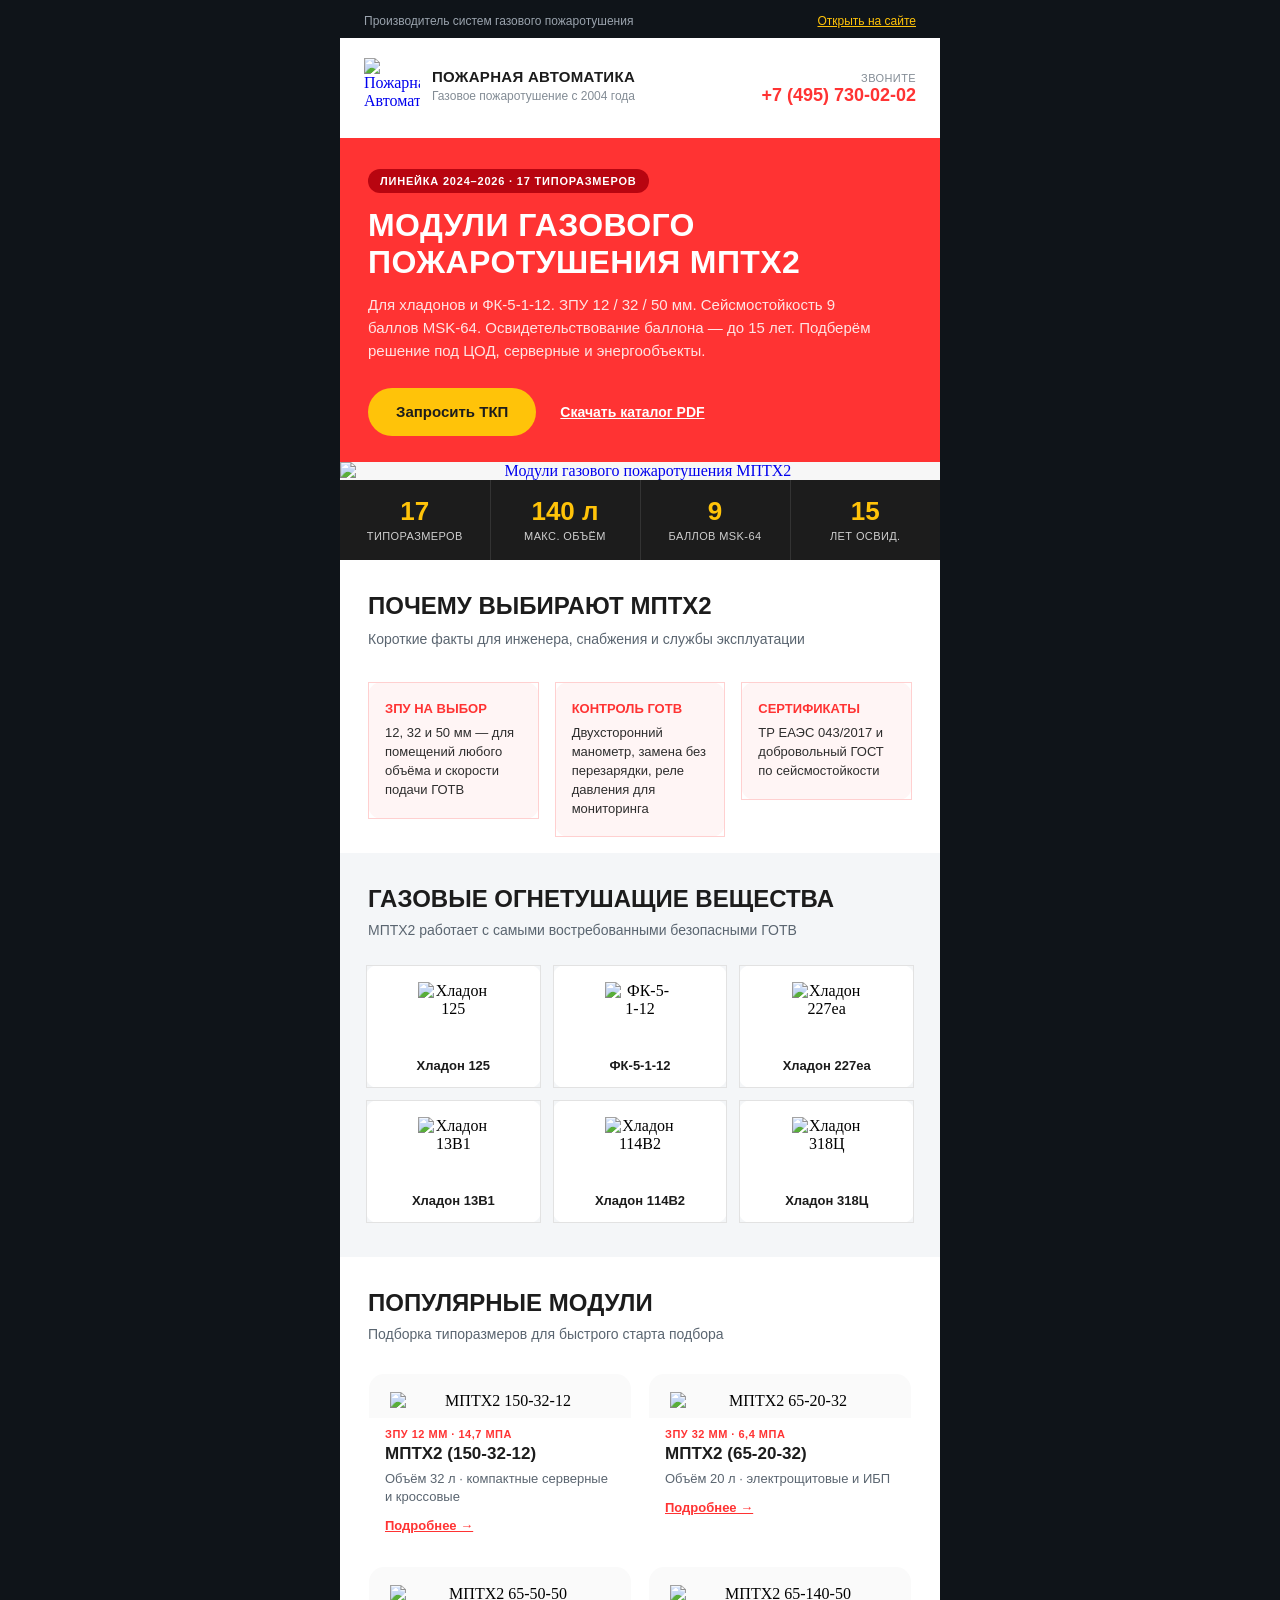
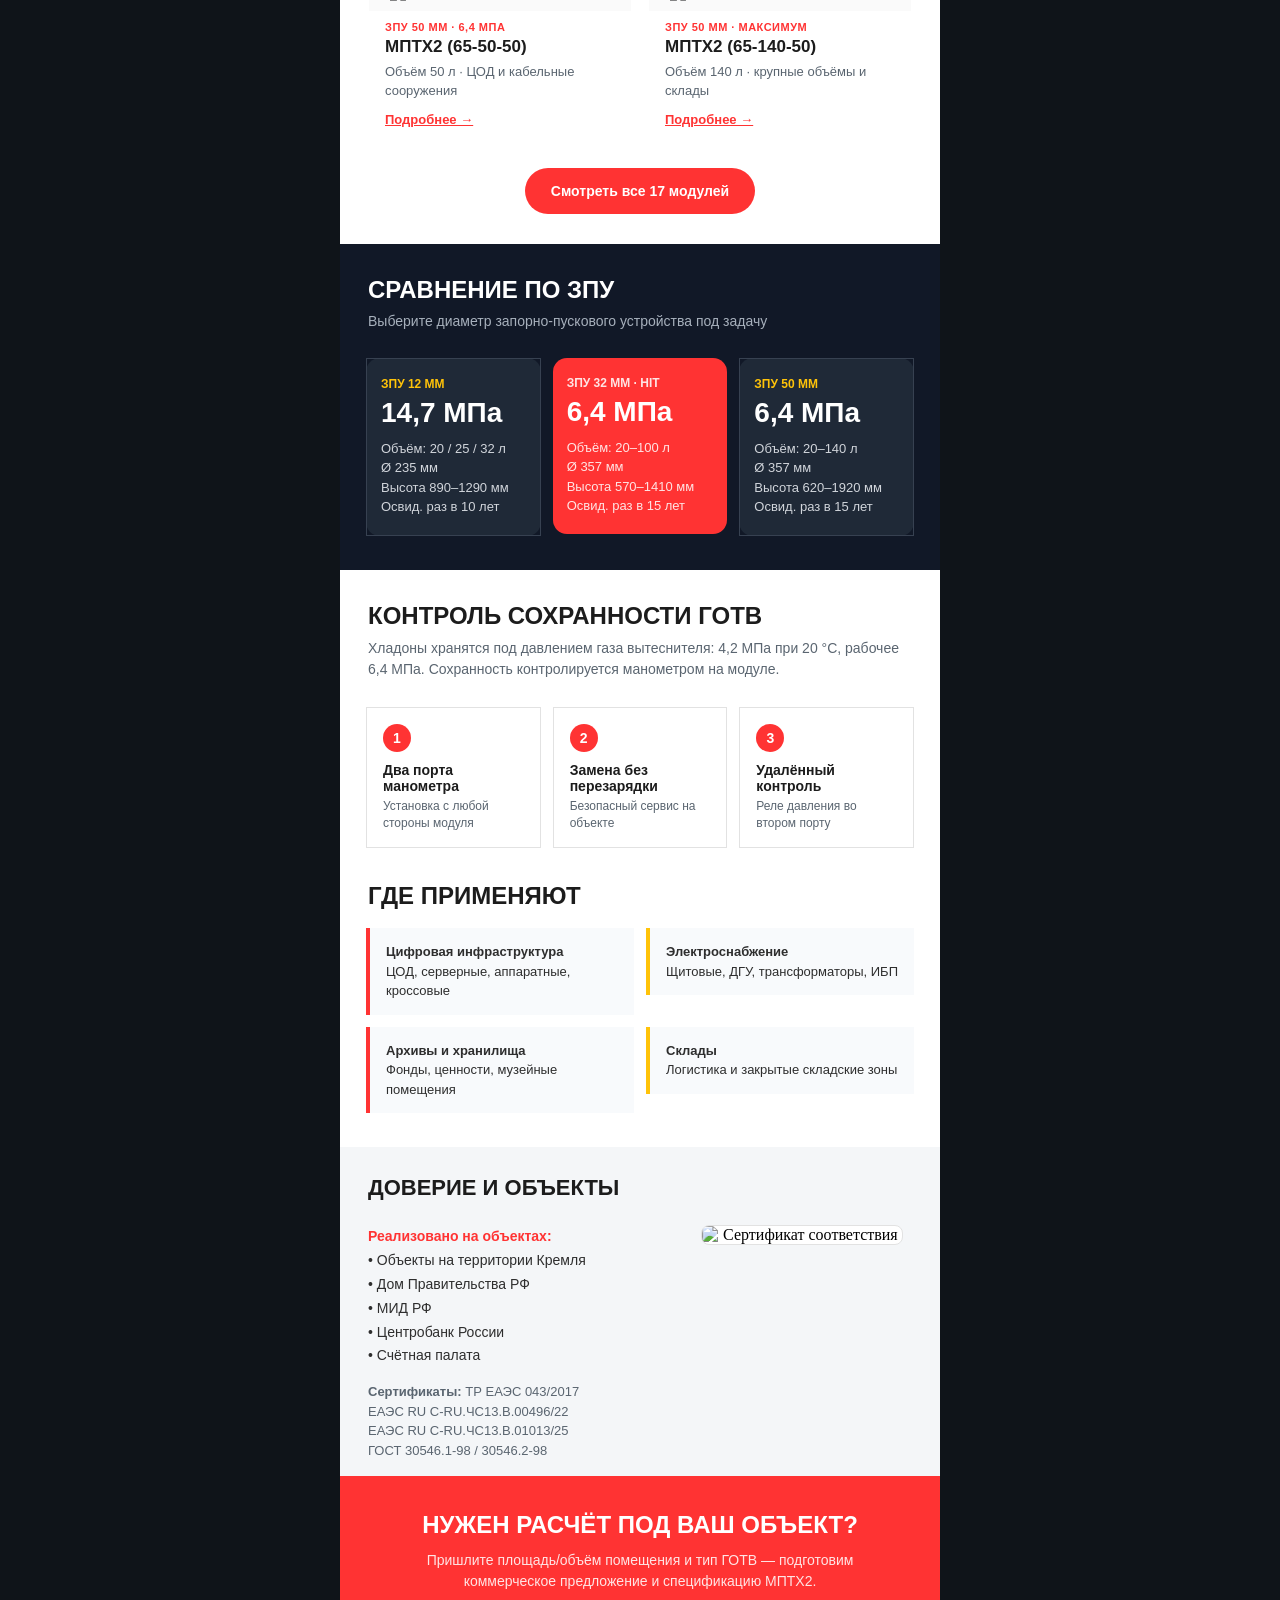
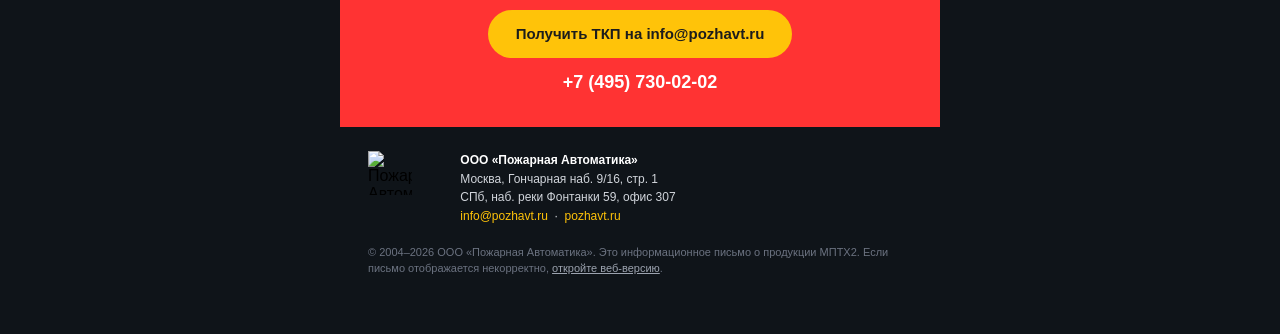
==== commit 0949e5de: "Rebuild premium Mail.ru email template with logo and rich content Replace sparse email draft with Li" ====
--- a/email-mptkh2.html
+++ b/email-mptkh2.html
@@ -5,10 +5,10 @@
   <meta name="viewport" content="width=device-width, initial-scale=1.0" />
   <meta http-equiv="X-UA-Compatible" content="IE=edge" />
   <meta name="x-apple-disable-message-reformatting" />
-    <meta name="color-scheme" content="light only" />
+  <meta name="format-detection" content="telephone=no,date=no,address=no,email=no,url=no" />
+  <meta name="color-scheme" content="light only" />
   <meta name="supported-color-schemes" content="light only" />
-  <meta name="format-detection" content="telephone=no,date=no,address=no,email=no,url=no" />
-  <title>Модули газового пожаротушения МПТХ2 | Пожарная Автоматика</title>
+  <title>МПТХ2 — модули газового пожаротушения | Пожарная Автоматика</title>
   <!--[if mso]>
   <noscript>
     <xml>
@@ -18,759 +18,539 @@
       </o:OfficeDocumentSettings>
     </xml>
   </noscript>
+  <style>
+    table { border-collapse: collapse; }
+    td, th { font-family: Arial, Helvetica, sans-serif !important; }
+  </style>
   <![endif]-->
   <style type="text/css">
-    /* Mail.ru / client resets */
     html, body { margin:0 !important; padding:0 !important; height:100% !important; width:100% !important; }
     * { -ms-text-size-adjust:100%; -webkit-text-size-adjust:100%; }
     table, td { mso-table-lspace:0pt !important; mso-table-rspace:0pt !important; border-collapse:collapse !important; }
-    img { -ms-interpolation-mode:bicubic; border:0; outline:none; text-decoration:none; }
+    img { -ms-interpolation-mode:bicubic; border:0; outline:none; text-decoration:none; display:block; }
     a { text-decoration:none; }
-    a[x-apple-data-detectors],
-    #MessageViewBody a { color:inherit !important; text-decoration:none !important; font-size:inherit !important; font-family:inherit !important; font-weight:inherit !important; line-height:inherit !important; }
+    a[x-apple-data-detectors], #MessageViewBody a {
+      color:inherit !important; text-decoration:none !important;
+      font-size:inherit !important; font-family:inherit !important;
+      font-weight:inherit !important; line-height:inherit !important;
+    }
     .im { color:inherit !important; }
     u + #body a { color:inherit; text-decoration:none; font-size:inherit; font-family:inherit; font-weight:inherit; line-height:inherit; }
 
-    /* Mobile adaptation for Mail.ru / Apple / Android */
-    @media only screen and (max-width: 620px) {
-      .email-container { width:100% !important; max-width:100% !important; }
+    @media only screen and (max-width:620px) {
+      .email-shell { width:100% !important; max-width:100% !important; }
       .fluid { width:100% !important; max-width:100% !important; height:auto !important; }
-      .stack-column { display:block !important; width:100% !important; max-width:100% !important; direction:ltr !important; }
-      .center-on-mobile { text-align:center !important; }
-      .p-sm { padding-left:16px !important; padding-right:16px !important; }
-      .hero-title { font-size:24px !important; line-height:1.2 !important; }
-      .hide-mobile { display:none !important; max-height:0 !important; overflow:hidden !important; }
-      .btn-full a { display:block !important; width:100% !important; }
-      .nav-link { display:inline-block !important; padding:6px 8px !important; font-size:12px !important; }
+      .stack { display:block !important; width:100% !important; max-width:100% !important; }
+      .center { text-align:center !important; }
+      .px { padding-left:16px !important; padding-right:16px !important; }
+      .hero-title { font-size:26px !important; line-height:1.2 !important; }
+      .h2 { font-size:22px !important; }
+      .btn a { display:block !important; width:100% !important; box-sizing:border-box !important; }
+      .hide-mobile { display:none !important; max-height:0 !important; overflow:hidden !important; mso-hide:all !important; }
+      .pt0-mobile { padding-top:0 !important; }
     }
   </style>
 </head>
-<body id="body" style="margin:0;padding:0;background-color:#f4f4f4;width:100%;-webkit-text-size-adjust:100%;-ms-text-size-adjust:100%;">
+<body id="body" bgcolor="#0f1419" style="margin:0;padding:0;background-color:#0f1419;width:100%;">
   <!-- Preheader -->
-  <div style="display:none;font-size:1px;line-height:1px;max-height:0;max-width:0;opacity:0;overflow:hidden;mso-hide:all;">
-    Модули МПТХ2 для хладонов и ФК-5-1-12. ЗПУ 12/32/50 мм, объём 20–140 л. Запросите ТКП.
-    &nbsp;&zwnj;&nbsp;&zwnj;&nbsp;&zwnj;&nbsp;&zwnj;&nbsp;&zwnj;&nbsp;&zwnj;&nbsp;&zwnj;&nbsp;&zwnj;&nbsp;&zwnj;&nbsp;&zwnj;&nbsp;&zwnj;&nbsp;&zwnj;&nbsp;&zwnj;&nbsp;
+  <div style="display:none;font-size:1px;line-height:1px;max-height:0;max-width:0;opacity:0;overflow:hidden;mso-hide:all;color:#0f1419;">
+    МПТХ2: ЗПУ 12/32/50 мм · 20–140 л · 9 баллов MSK-64 · сертификаты ТР ЕАЭС. Запросите ТКП за 1 день.
+    &#847;&zwnj;&nbsp;&#847;&zwnj;&nbsp;&#847;&zwnj;&nbsp;&#847;&zwnj;&nbsp;&#847;&zwnj;&nbsp;&#847;&zwnj;&nbsp;&#847;&zwnj;&nbsp;&#847;&zwnj;&nbsp;&#847;&zwnj;&nbsp;&#847;&zwnj;&nbsp;&#847;&zwnj;&nbsp;&#847;&zwnj;&nbsp;&#847;&zwnj;&nbsp;
   </div>
 
-  <table role="presentation" width="100%" cellpadding="0" cellspacing="0" border="0" style="background-color:#f4f4f4;margin:0;padding:0;width:100%;">
+  <table role="presentation" width="100%" cellpadding="0" cellspacing="0" border="0" bgcolor="#0f1419" style="background-color:#0f1419;margin:0;padding:0;width:100%;">
     <tr>
       <td align="center" valign="top" style="padding:0;">
 
-        <!-- Header -->
-        <table role="presentation" class="email-container" width="600" cellpadding="0" cellspacing="0" border="0" style="width:600px;max-width:600px;background-color:#ffffff;">
-          <tr>
-            <td class="p-sm" style="padding:16px 24px;border-bottom:1px solid #e2e2e2;">
-              <table role="presentation" width="100%" cellpadding="0" cellspacing="0" border="0">
-                <tr>
-                  <td valign="middle" style="width:70%;">
-                    <a href="https://pozhavt.ru/" style="text-decoration:none;color:#2e2e2e;">
-                      <table role="presentation" cellpadding="0" cellspacing="0" border="0">
+        <!-- Top utility bar -->
+        <table role="presentation" class="email-shell" width="600" cellpadding="0" cellspacing="0" border="0" style="width:600px;max-width:600px;">
+          <tr>
+            <td class="px" style="padding:14px 24px 10px;font-family:Arial,Helvetica,sans-serif;font-size:12px;color:#9aa3ad;">
+              <table role="presentation" width="100%" cellpadding="0" cellspacing="0" border="0">
+                <tr>
+                  <td class="stack center" style="font-size:12px;color:#9aa3ad;">
+                    Производитель систем газового пожаротушения
+                  </td>
+                  <td class="stack center" align="right" style="font-size:12px;">
+                    <a href="https://pozhavt.ru/oborudovanie/mptkh2/" style="color:#ffc309;text-decoration:underline;">Открыть на сайте</a>
+                  </td>
+                </tr>
+              </table>
+            </td>
+          </tr>
+        </table>
+
+        <!-- Logo header -->
+        <table role="presentation" class="email-shell" width="600" cellpadding="0" cellspacing="0" border="0" bgcolor="#ffffff" style="width:600px;max-width:600px;background-color:#ffffff;">
+          <tr>
+            <td class="px" style="padding:20px 24px 16px;border-bottom:3px solid #FF3333;">
+              <table role="presentation" width="100%" cellpadding="0" cellspacing="0" border="0">
+                <tr>
+                  <td valign="middle" class="stack center" style="padding-bottom:8px;">
+                    <a href="https://pozhavt.ru/" style="text-decoration:none;">
+                      <table role="presentation" cellpadding="0" cellspacing="0" border="0" style="margin:0 auto 0 0;">
                         <tr>
-                          <td valign="middle" style="padding-right:10px;">
-                            <div style="width:44px;height:44px;line-height:44px;text-align:center;background-color:#FF3333;border-radius:22px;color:#ffffff;font-family:Arial,Helvetica,sans-serif;font-size:18px;font-weight:bold;">ПА</div>
+                          <td valign="middle" style="padding-right:12px;">
+                            <img src="https://raw.githubusercontent.com/alexkotbratka-ops/cursor-test/cursor/mptkh2-product-page-04a0/email-assets/logo.png" width="56" height="56" alt="Пожарная Автоматика" style="width:56px;height:56px;border:0;display:block;" />
                           </td>
                           <td valign="middle" style="font-family:Arial,Helvetica,sans-serif;">
-                            <div style="font-size:13px;font-weight:bold;color:#2e2e2e;line-height:1.2;text-transform:uppercase;">ООО «Пожарная Автоматика»</div>
-                            <div style="font-size:11px;color:#838c95;line-height:1.2;padding-top:2px;">Газовое пожаротушение</div>
+                            <div style="font-size:15px;font-weight:bold;color:#1c1c1c;line-height:1.2;text-transform:uppercase;letter-spacing:0.3px;">Пожарная Автоматика</div>
+                            <div style="font-size:12px;color:#838c95;line-height:1.3;padding-top:3px;">Газовое пожаротушение с 2004 года</div>
                           </td>
                         </tr>
                       </table>
                     </a>
                   </td>
-                  <td valign="middle" align="right" style="width:30%;font-family:Arial,Helvetica,sans-serif;">
-                    <a href="tel:+74957300202" style="font-size:14px;font-weight:bold;color:#2e2e2e;text-decoration:none;white-space:nowrap;">+7 (495) 730-02-02</a>
-                  </td>
-                </tr>
-              </table>
-            </td>
-          </tr>
-
-          <!-- Mini nav -->
-          <tr>
-            <td class="p-sm center-on-mobile" style="padding:10px 24px;background-color:#fafafa;border-bottom:1px solid #e2e2e2;font-family:Arial,Helvetica,sans-serif;font-size:12px;font-weight:bold;text-transform:uppercase;color:#838c95;">
-              <a class="nav-link" href="#modules" style="color:#838c95;text-decoration:none;padding:0 6px;">Модули</a>
-              <span class="hide-mobile" style="color:#e2e2e2;">|</span>
-              <a class="nav-link" href="#specs" style="color:#838c95;text-decoration:none;padding:0 6px;">Характеристики</a>
-              <span class="hide-mobile" style="color:#e2e2e2;">|</span>
-              <a class="nav-link" href="#cta" style="color:#FF3333;text-decoration:none;padding:0 6px;">Запросить ТКП</a>
-            </td>
-          </tr>
-
-          <!-- Hero -->
-          <tr>
-            <td class="p-sm" style="padding:28px 24px 8px;background-color:#ffffff;">
-              <div style="font-family:Arial,Helvetica,sans-serif;font-size:12px;color:#838c95;margin-bottom:12px;">
-                <a href="https://pozhavt.ru/" style="color:#838c95;text-decoration:none;">Главная</a> /
-                <a href="https://pozhavt.ru/oborudovanie/" style="color:#838c95;text-decoration:none;">Оборудование</a> /
-                <span style="color:#2e2e2e;">МПТХ2</span>
-              </div>
-              <div class="hero-title" style="font-family:Arial,Helvetica,sans-serif;font-size:28px;line-height:1.15;font-weight:bold;color:#2e2e2e;text-transform:uppercase;margin:0 0 12px;">
-                Модули газового пожаротушения<br>
-                <span style="color:#FF3333;">МПТХ2</span>
-              </div>
-              <div style="font-family:Arial,Helvetica,sans-serif;font-size:14px;line-height:1.55;color:#4a4a4a;margin:0 0 18px;">
-                Современные установки газового пожаротушения для хладонов и ФК-5-1-12.
-                Модули с ЗПУ 12, 32 и 50&nbsp;мм для помещений любого объёма.
-                Сертифицированы, сейсмостойкость 9 баллов MSK-64. Освидетельствование баллона — раз в 15 лет.
-              </div>
-              <table role="presentation" cellpadding="0" cellspacing="0" border="0" class="btn-full">
-                <tr>
-                  <td style="padding-right:8px;padding-bottom:8px;"><!--[if mso]>
-  <v:roundrect xmlns:v="urn:schemas-microsoft-com:vml" href="https://pozhavt.ru/oborudovanie/mptkh2/" style="height:44px;v-text-anchor:middle;width:200px;" arcsize="50%" stroke="f" fillcolor="#FF3333">
-    <w:anchorlock/>
-    <center style="color:#ffffff;font-family:Arial,sans-serif;font-size:14px;font-weight:bold;">Запросить ТКП</center>
-  </v:roundrect>
-  <![endif]-->
-  <!--[if !mso]><!-- -->
-  <a href="https://pozhavt.ru/oborudovanie/mptkh2/" style="display:inline-block;background:#FF3333;color:#ffffff;font-family:Arial,Helvetica,sans-serif;font-size:14px;font-weight:bold;line-height:44px;text-align:center;text-decoration:none;padding:0 22px;border-radius:22px;mso-padding-alt:0;">Запросить ТКП</a>
-  <!--<![endif]--></td>
-                  <td style="padding-bottom:8px;"><!--[if mso]>
-  <v:roundrect xmlns:v="urn:schemas-microsoft-com:vml" href="https://pozhavt.ru/upload/iblock/60b/sj430lhihm1stye79ck5c0vzic1d0d6g.pdf" style="height:44px;v-text-anchor:middle;width:200px;" arcsize="50%" stroke="f" fillcolor="#FFC309">
-    <w:anchorlock/>
-    <center style="color:#1c1c1c;font-family:Arial,sans-serif;font-size:14px;font-weight:bold;">Каталог PDF</center>
-  </v:roundrect>
-  <![endif]-->
-  <!--[if !mso]><!-- -->
-  <a href="https://pozhavt.ru/upload/iblock/60b/sj430lhihm1stye79ck5c0vzic1d0d6g.pdf" style="display:inline-block;background:#FFC309;color:#1c1c1c;font-family:Arial,Helvetica,sans-serif;font-size:14px;font-weight:bold;line-height:44px;text-align:center;text-decoration:none;padding:0 22px;border-radius:22px;mso-padding-alt:0;">Каталог PDF</a>
-  <!--<![endif]--></td>
-                </tr>
-              </table>
-            </td>
-          </tr>
-
-          <!-- Hero image -->
-          <tr>
-            <td align="center" style="padding:8px 24px 24px;background-color:#ffffff;">
+                  <td valign="middle" align="right" class="stack center" style="font-family:Arial,Helvetica,sans-serif;">
+                    <div style="font-size:11px;color:#838c95;text-transform:uppercase;letter-spacing:0.4px;">Звоните</div>
+                    <a href="tel:+74957300202" style="font-size:18px;font-weight:bold;color:#FF3333;text-decoration:none;line-height:1.3;">+7 (495) 730-02-02</a>
+                  </td>
+                </tr>
+              </table>
+            </td>
+          </tr>
+        </table>
+
+        <!-- Hero band -->
+        <table role="presentation" class="email-shell" width="600" cellpadding="0" cellspacing="0" border="0" bgcolor="#FF3333" style="width:600px;max-width:600px;background-color:#FF3333;">
+          <tr>
+            <td class="px" style="padding:28px 28px 8px;font-family:Arial,Helvetica,sans-serif;color:#ffffff;">
+              <div style="display:inline-block;background-color:#b80510;color:#ffffff;font-size:11px;font-weight:bold;letter-spacing:0.8px;text-transform:uppercase;padding:6px 12px;border-radius:20px;margin-bottom:14px;">
+                Линейка 2024–2026 · 17 типоразмеров
+              </div>
+              <div class="hero-title" style="font-size:32px;line-height:1.15;font-weight:bold;text-transform:uppercase;letter-spacing:0.4px;margin:0 0 12px;">
+                Модули газового<br/>пожаротушения МПТХ2
+              </div>
+              <div style="font-size:15px;line-height:1.55;color:#ffe4e4;max-width:520px;">
+                Для хладонов и ФК-5-1-12. ЗПУ 12 / 32 / 50&nbsp;мм. Сейсмостойкость 9 баллов MSK-64.
+                Освидетельствование баллона — до 15 лет. Подберём решение под ЦОД, серверные и энергообъекты.
+              </div>
+            </td>
+          </tr>
+          <tr>
+            <td class="px btn" style="padding:18px 28px 26px;">
+              <!--[if mso]>
+              <v:roundrect xmlns:v="urn:schemas-microsoft-com:vml" href="mailto:info@pozhavt.ru?subject=%D0%97%D0%B0%D0%BF%D1%80%D0%BE%D1%81%20%D0%A2%D0%9A%D0%9F%20%D0%9C%D0%9F%D0%A2%D0%A52" style="height:48px;v-text-anchor:middle;width:220px;" arcsize="50%" stroke="f" fillcolor="#FFC309">
+                <w:anchorlock/>
+                <center style="color:#1c1c1c;font-family:Arial,sans-serif;font-size:15px;font-weight:bold;">Запросить ТКП</center>
+              </v:roundrect>
+              <![endif]-->
+              <!--[if !mso]><!-- -->
+              <a href="mailto:info@pozhavt.ru?subject=%D0%97%D0%B0%D0%BF%D1%80%D0%BE%D1%81%20%D0%A2%D0%9A%D0%9F%20%D0%9C%D0%9F%D0%A2%D0%A52" style="display:inline-block;background-color:#FFC309;color:#1c1c1c;font-family:Arial,Helvetica,sans-serif;font-size:15px;font-weight:bold;line-height:48px;text-align:center;text-decoration:none;padding:0 28px;border-radius:24px;mso-padding-alt:0;">Запросить ТКП</a>
+              <!--<![endif]-->
+              &nbsp;&nbsp;
+              <!--[if !mso]><!-- -->
+              <a href="https://pozhavt.ru/upload/iblock/60b/sj430lhihm1stye79ck5c0vzic1d0d6g.pdf" style="display:inline-block;background-color:transparent;color:#ffffff;font-family:Arial,Helvetica,sans-serif;font-size:14px;font-weight:bold;line-height:44px;text-align:center;text-decoration:underline;padding:0 8px;">Скачать каталог PDF</a>
+              <!--<![endif]-->
+            </td>
+          </tr>
+        </table>
+
+        <!-- Hero image -->
+        <table role="presentation" class="email-shell" width="600" cellpadding="0" cellspacing="0" border="0" bgcolor="#ffffff" style="width:600px;max-width:600px;background-color:#ffffff;">
+          <tr>
+            <td align="center" style="padding:0;background-color:#f7f7f7;">
               <a href="https://pozhavt.ru/oborudovanie/mptkh2/" style="text-decoration:none;">
-                <img class="fluid" src="https://pozhavt.ru/upload/dev2fun.imagecompress/webp/iblock/b2a/4501mdtep4vr8sbrs2i8vp11wnjva2hv.webp" width="360" alt="МПТХ2" style="display:block;border:0;max-width:360px;width:100%;height:auto;">
+                <img class="fluid" src="https://raw.githubusercontent.com/alexkotbratka-ops/cursor-test/cursor/mptkh2-product-page-04a0/email-assets/hero.jpg" width="600" alt="Модули газового пожаротушения МПТХ2" style="width:100%;max-width:600px;height:auto;border:0;display:block;" />
               </a>
             </td>
           </tr>
-
-          <!-- Highlights -->
-          <tr>
-            <td class="p-sm" style="padding:0 18px 24px;background-color:#ffffff;">
-              <table role="presentation" width="100%" cellpadding="0" cellspacing="0" border="0">
-                <tr>
-                  <td class="stack-column" width="33.33%" valign="top" style="width:33.33%;padding:6px;">
-                    <table role="presentation" width="100%" cellpadding="0" cellspacing="0" border="0" style="background:#fafafa;border:1px solid #e2e2e2;border-radius:10px;">
-                      <tr><td align="center" style="padding:14px 10px;font-family:Arial,Helvetica,sans-serif;font-size:13px;font-weight:bold;color:#2e2e2e;">ЗПУ 12 / 32 / 50 мм</td></tr>
-                    </table>
-                  </td>
-                  <td class="stack-column" width="33.33%" valign="top" style="width:33.33%;padding:6px;">
-                    <table role="presentation" width="100%" cellpadding="0" cellspacing="0" border="0" style="background:#fafafa;border:1px solid #e2e2e2;border-radius:10px;">
-                      <tr><td align="center" style="padding:14px 10px;font-family:Arial,Helvetica,sans-serif;font-size:13px;font-weight:bold;color:#2e2e2e;">Объём 20–140 л</td></tr>
-                    </table>
-                  </td>
-                  <td class="stack-column" width="33.33%" valign="top" style="width:33.33%;padding:6px;">
-                    <table role="presentation" width="100%" cellpadding="0" cellspacing="0" border="0" style="background:#fafafa;border:1px solid #e2e2e2;border-radius:10px;">
-                      <tr><td align="center" style="padding:14px 10px;font-family:Arial,Helvetica,sans-serif;font-size:13px;font-weight:bold;color:#2e2e2e;">9 баллов MSK-64</td></tr>
-                    </table>
-                  </td>
-                </tr>
-              </table>
-            </td>
-          </tr>
-        </table>
-
-        <!-- Spacer -->
-        <table role="presentation" class="email-container" width="600" cellpadding="0" cellspacing="0" border="0" style="width:600px;max-width:600px;"><tr><td style="height:12px;line-height:12px;font-size:12px;">&nbsp;</td></tr></table>
+        </table>
+
+        <!-- Stats -->
+        <table role="presentation" class="email-shell" width="600" cellpadding="0" cellspacing="0" border="0" bgcolor="#1c1c1c" style="width:600px;max-width:600px;background-color:#1c1c1c;">
+          <tr>
+            <td class="stack" width="25%" align="center" style="padding:18px 8px;font-family:Arial,Helvetica,sans-serif;border-right:1px solid #333;">
+              <div style="font-size:26px;font-weight:bold;color:#FFC309;line-height:1;">17</div>
+              <div style="font-size:11px;color:#cfcfcf;text-transform:uppercase;padding-top:6px;letter-spacing:0.4px;">типоразмеров</div>
+            </td>
+            <td class="stack" width="25%" align="center" style="padding:18px 8px;font-family:Arial,Helvetica,sans-serif;border-right:1px solid #333;">
+              <div style="font-size:26px;font-weight:bold;color:#FFC309;line-height:1;">140 л</div>
+              <div style="font-size:11px;color:#cfcfcf;text-transform:uppercase;padding-top:6px;letter-spacing:0.4px;">макс. объём</div>
+            </td>
+            <td class="stack" width="25%" align="center" style="padding:18px 8px;font-family:Arial,Helvetica,sans-serif;border-right:1px solid #333;">
+              <div style="font-size:26px;font-weight:bold;color:#FFC309;line-height:1;">9</div>
+              <div style="font-size:11px;color:#cfcfcf;text-transform:uppercase;padding-top:6px;letter-spacing:0.4px;">баллов MSK-64</div>
+            </td>
+            <td class="stack" width="25%" align="center" style="padding:18px 8px;font-family:Arial,Helvetica,sans-serif;">
+              <div style="font-size:26px;font-weight:bold;color:#FFC309;line-height:1;">15</div>
+              <div style="font-size:11px;color:#cfcfcf;text-transform:uppercase;padding-top:6px;letter-spacing:0.4px;">лет освид.</div>
+            </td>
+          </tr>
+        </table>
+
+        <!-- Why -->
+        <table role="presentation" class="email-shell" width="600" cellpadding="0" cellspacing="0" border="0" bgcolor="#ffffff" style="width:600px;max-width:600px;background-color:#ffffff;">
+          <tr>
+            <td class="px" style="padding:32px 28px 8px;font-family:Arial,Helvetica,sans-serif;">
+              <div class="h2" style="font-size:24px;font-weight:bold;color:#1c1c1c;text-transform:uppercase;line-height:1.2;margin:0 0 8px;">Почему выбирают МПТХ2</div>
+              <div style="font-size:14px;color:#5a6570;line-height:1.5;">Короткие факты для инженера, снабжения и службы эксплуатации</div>
+            </td>
+          </tr>
+          <tr>
+            <td class="px" style="padding:16px 20px 8px;">
+              <table role="presentation" width="100%" cellpadding="0" cellspacing="0" border="0">
+                <tr>
+                  <td class="stack" width="33.33%" valign="top" style="padding:8px;">
+                    <table role="presentation" width="100%" cellpadding="0" cellspacing="0" border="0" bgcolor="#fff5f5" style="background-color:#fff5f5;border:1px solid #ffd0d0;border-radius:14px;">
+                      <tr><td style="padding:18px 16px;font-family:Arial,Helvetica,sans-serif;">
+                        <div style="font-size:13px;font-weight:bold;color:#FF3333;text-transform:uppercase;margin-bottom:8px;">ЗПУ на выбор</div>
+                        <div style="font-size:13px;color:#2e2e2e;line-height:1.45;">12, 32 и 50&nbsp;мм — для помещений любого объёма и скорости подачи ГОТВ</div>
+                      </td></tr>
+                    </table>
+                  </td>
+                  <td class="stack" width="33.33%" valign="top" style="padding:8px;">
+                    <table role="presentation" width="100%" cellpadding="0" cellspacing="0" border="0" bgcolor="#fff5f5" style="background-color:#fff5f5;border:1px solid #ffd0d0;border-radius:14px;">
+                      <tr><td style="padding:18px 16px;font-family:Arial,Helvetica,sans-serif;">
+                        <div style="font-size:13px;font-weight:bold;color:#FF3333;text-transform:uppercase;margin-bottom:8px;">Контроль ГОТВ</div>
+                        <div style="font-size:13px;color:#2e2e2e;line-height:1.45;">Двухсторонний манометр, замена без перезарядки, реле давления для мониторинга</div>
+                      </td></tr>
+                    </table>
+                  </td>
+                  <td class="stack" width="33.33%" valign="top" style="padding:8px;">
+                    <table role="presentation" width="100%" cellpadding="0" cellspacing="0" border="0" bgcolor="#fff5f5" style="background-color:#fff5f5;border:1px solid #ffd0d0;border-radius:14px;">
+                      <tr><td style="padding:18px 16px;font-family:Arial,Helvetica,sans-serif;">
+                        <div style="font-size:13px;font-weight:bold;color:#FF3333;text-transform:uppercase;margin-bottom:8px;">Сертификаты</div>
+                        <div style="font-size:13px;color:#2e2e2e;line-height:1.45;">ТР ЕАЭС 043/2017 и добровольный ГОСТ по сейсмостойкости</div>
+                      </td></tr>
+                    </table>
+                  </td>
+                </tr>
+              </table>
+            </td>
+          </tr>
+        </table>
 
         <!-- GOTV -->
-        <table role="presentation" class="email-container" width="600" cellpadding="0" cellspacing="0" border="0" style="width:600px;max-width:600px;background-color:#ffffff;">
-          <tr>
-            <td class="p-sm" style="padding:24px 18px 8px;">
-              <div style="font-family:Arial,Helvetica,sans-serif;font-size:20px;font-weight:bold;color:#2e2e2e;text-transform:uppercase;line-height:1.2;">Газовые огнетушащие вещества</div>
-            </td>
-          </tr>
-          <tr>
-            <td class="p-sm" style="padding:8px 12px 24px;">
-              <table role="presentation" width="100%" cellpadding="0" cellspacing="0" border="0">
-                <tr>
-          <td class="stack-column" valign="top" width="33.33%" style="width:33.33%;padding:6px;">
-            <table role="presentation" width="100%" cellpadding="0" cellspacing="0" border="0" style="border:1px solid #e2e2e2;border-radius:12px;background:#ffffff;">
-              <tr>
-                <td align="center" style="padding:14px 10px 8px;">
-                  <img src="https://pozhavt.ru/upload/dev2fun.imagecompress/webp/iblock/317/8tqdc1vqg0i1y425ivl7oc31b3kahc3n.webp" width="72" height="72" alt="Хладон 125" style="display:block;border:0;width:72px;height:72px;object-fit:contain;">
-                </td>
-              </tr>
-              <tr>
-                <td align="center" style="padding:0 8px 14px;font-family:Arial,Helvetica,sans-serif;font-size:13px;font-weight:bold;color:#2e2e2e;line-height:1.3;">Хладон 125</td>
-              </tr>
-            </table>
-          </td>
-          <td class="stack-column" valign="top" width="33.33%" style="width:33.33%;padding:6px;">
-            <table role="presentation" width="100%" cellpadding="0" cellspacing="0" border="0" style="border:1px solid #e2e2e2;border-radius:12px;background:#ffffff;">
-              <tr>
-                <td align="center" style="padding:14px 10px 8px;">
-                  <img src="https://pozhavt.ru/upload/dev2fun.imagecompress/webp/iblock/446/y7hk6msok2952wa15hmkm1oy26h8e36p.webp" width="72" height="72" alt="Хладон 13В1" style="display:block;border:0;width:72px;height:72px;object-fit:contain;">
-                </td>
-              </tr>
-              <tr>
-                <td align="center" style="padding:0 8px 14px;font-family:Arial,Helvetica,sans-serif;font-size:13px;font-weight:bold;color:#2e2e2e;line-height:1.3;">Хладон 13В1</td>
-              </tr>
-            </table>
-          </td>
-          <td class="stack-column" valign="top" width="33.33%" style="width:33.33%;padding:6px;">
-            <table role="presentation" width="100%" cellpadding="0" cellspacing="0" border="0" style="border:1px solid #e2e2e2;border-radius:12px;background:#ffffff;">
-              <tr>
-                <td align="center" style="padding:14px 10px 8px;">
-                  <img src="https://pozhavt.ru/upload/dev2fun.imagecompress/webp/iblock/c9c/2nicf5ee9b7i6jw7sk0vc3ldc6kkmsek.webp" width="72" height="72" alt="ФК-5-1-12" style="display:block;border:0;width:72px;height:72px;object-fit:contain;">
-                </td>
-              </tr>
-              <tr>
-                <td align="center" style="padding:0 8px 14px;font-family:Arial,Helvetica,sans-serif;font-size:13px;font-weight:bold;color:#2e2e2e;line-height:1.3;">ФК-5-1-12</td>
-              </tr>
-            </table>
-          </td></tr><tr>
-          <td class="stack-column" valign="top" width="33.33%" style="width:33.33%;padding:6px;">
-            <table role="presentation" width="100%" cellpadding="0" cellspacing="0" border="0" style="border:1px solid #e2e2e2;border-radius:12px;background:#ffffff;">
-              <tr>
-                <td align="center" style="padding:14px 10px 8px;">
-                  <img src="https://pozhavt.ru/upload/dev2fun.imagecompress/webp/iblock/cc4/yluelie1igw5ylb23ebjlgbx7yhneame.webp" width="72" height="72" alt="Хладон 114В2" style="display:block;border:0;width:72px;height:72px;object-fit:contain;">
-                </td>
-              </tr>
-              <tr>
-                <td align="center" style="padding:0 8px 14px;font-family:Arial,Helvetica,sans-serif;font-size:13px;font-weight:bold;color:#2e2e2e;line-height:1.3;">Хладон 114В2</td>
-              </tr>
-            </table>
-          </td>
-          <td class="stack-column" valign="top" width="33.33%" style="width:33.33%;padding:6px;">
-            <table role="presentation" width="100%" cellpadding="0" cellspacing="0" border="0" style="border:1px solid #e2e2e2;border-radius:12px;background:#ffffff;">
-              <tr>
-                <td align="center" style="padding:14px 10px 8px;">
-                  <img src="https://pozhavt.ru/upload/dev2fun.imagecompress/webp/iblock/53b/428tl7h43owygqwexivywmroimxfpiwm.webp" width="72" height="72" alt="Хладон 318Ц" style="display:block;border:0;width:72px;height:72px;object-fit:contain;">
-                </td>
-              </tr>
-              <tr>
-                <td align="center" style="padding:0 8px 14px;font-family:Arial,Helvetica,sans-serif;font-size:13px;font-weight:bold;color:#2e2e2e;line-height:1.3;">Хладон 318Ц</td>
-              </tr>
-            </table>
-          </td>
-          <td class="stack-column" valign="top" width="33.33%" style="width:33.33%;padding:6px;">
-            <table role="presentation" width="100%" cellpadding="0" cellspacing="0" border="0" style="border:1px solid #e2e2e2;border-radius:12px;background:#ffffff;">
-              <tr>
-                <td align="center" style="padding:14px 10px 8px;">
-                  <img src="https://pozhavt.ru/upload/dev2fun.imagecompress/webp/iblock/b0a/pdk7tnb4bqj5ud5n7ebmwo1ssp5wl9y7.webp" width="72" height="72" alt="Хладон 227еа" style="display:block;border:0;width:72px;height:72px;object-fit:contain;">
-                </td>
-              </tr>
-              <tr>
-                <td align="center" style="padding:0 8px 14px;font-family:Arial,Helvetica,sans-serif;font-size:13px;font-weight:bold;color:#2e2e2e;line-height:1.3;">Хладон 227еа</td>
-              </tr>
-            </table>
-          </td></tr>
-              </table>
-            </td>
-          </tr>
-        </table>
-
-        <table role="presentation" class="email-container" width="600" cellpadding="0" cellspacing="0" border="0" style="width:600px;max-width:600px;"><tr><td style="height:12px;line-height:12px;font-size:12px;">&nbsp;</td></tr></table>
-
-        <!-- Modules -->
-        <table role="presentation" class="email-container" width="600" cellpadding="0" cellspacing="0" border="0" style="width:600px;max-width:600px;background-color:#ffffff;" id="modules">
-          <tr>
-            <td class="p-sm" style="padding:24px 18px 8px;">
-              <div style="font-family:Arial,Helvetica,sans-serif;font-size:20px;font-weight:bold;color:#2e2e2e;text-transform:uppercase;line-height:1.2;">Модули газового пожаротушения</div>
-              <div style="font-family:Arial,Helvetica,sans-serif;font-size:13px;color:#838c95;padding-top:6px;">Линейка МПТХ2 по диаметру ЗПУ · 17 типоразмеров</div>
-            </td>
-          </tr>
-          <tr>
-            <td class="p-sm" style="padding:8px 12px 24px;">
-              <table role="presentation" width="100%" cellpadding="0" cellspacing="0" border="0">
-                
-      <tr>
-        <td style="padding:18px 0 8px;font-family:Arial,Helvetica,sans-serif;font-size:16px;font-weight:bold;color:#FF3333;text-transform:uppercase;">ЗПУ 12 мм · 3</td>
-      </tr>
-      <tr>
-        <td>
-          <table role="presentation" width="100%" cellpadding="0" cellspacing="0" border="0">
-            <tr>
-            <td class="stack-column" valign="top" width="50%" style="width:50%;padding:6px;">
-              <table role="presentation" width="100%" cellpadding="0" cellspacing="0" border="0" style="border:1px solid #e2e2e2;border-radius:12px;background:#ffffff;">
-                <tr>
-                  <td align="center" style="padding:16px 12px 8px;background:#fafafa;">
-                    <a href="https://pozhavt.ru/moduly/modul-gazovogo-pozharotusheniya-mptkh2-150-20-12/" style="text-decoration:none;">
-                      <img src="https://pozhavt.ru/upload/dev2fun.imagecompress/webp/iblock/e93/a6o797hyrigt6a33u56ji4i2qidhzdjo.webp" width="140" alt="Модуль газового пожаротушения МПТХ2 (150-20-12)" style="display:block;border:0;max-width:140px;width:100%;height:auto;">
-                    </a>
-                  </td>
-                </tr>
-                <tr>
-                  <td style="padding:8px 12px 14px;font-family:Arial,Helvetica,sans-serif;">
-                    <a href="https://pozhavt.ru/moduly/modul-gazovogo-pozharotusheniya-mptkh2-150-20-12/" style="text-decoration:none;color:#2e2e2e;">
-                      <div style="font-size:15px;font-weight:bold;line-height:1.3;margin-bottom:6px;">МПТХ2 (150-20-12)</div>
-                      <div style="font-size:12px;color:#838c95;line-height:1.5;">ЗПУ 12 мм · 20 л</div>
-                    </a>
-                  </td>
-                </tr>
-              </table>
-            </td>
-            <td class="stack-column" valign="top" width="50%" style="width:50%;padding:6px;">
-              <table role="presentation" width="100%" cellpadding="0" cellspacing="0" border="0" style="border:1px solid #e2e2e2;border-radius:12px;background:#ffffff;">
-                <tr>
-                  <td align="center" style="padding:16px 12px 8px;background:#fafafa;">
-                    <a href="https://pozhavt.ru/moduly/modul-gazovogo-pozharotusheniya-mptkh2-150-25-12/" style="text-decoration:none;">
-                      <img src="https://pozhavt.ru/upload/dev2fun.imagecompress/webp/iblock/353/xn6ueeybv3987j7ib6pzfj9un7wauhva.webp" width="140" alt="Модуль газового пожаротушения МПТХ2 (150-25-12)" style="display:block;border:0;max-width:140px;width:100%;height:auto;">
-                    </a>
-                  </td>
-                </tr>
-                <tr>
-                  <td style="padding:8px 12px 14px;font-family:Arial,Helvetica,sans-serif;">
-                    <a href="https://pozhavt.ru/moduly/modul-gazovogo-pozharotusheniya-mptkh2-150-25-12/" style="text-decoration:none;color:#2e2e2e;">
-                      <div style="font-size:15px;font-weight:bold;line-height:1.3;margin-bottom:6px;">МПТХ2 (150-25-12)</div>
-                      <div style="font-size:12px;color:#838c95;line-height:1.5;">ЗПУ 12 мм · 25 л</div>
-                    </a>
-                  </td>
-                </tr>
-              </table>
-            </td></tr>
-<tr>
-            <td class="stack-column" valign="top" width="50%" style="width:50%;padding:6px;">
-              <table role="presentation" width="100%" cellpadding="0" cellspacing="0" border="0" style="border:1px solid #e2e2e2;border-radius:12px;background:#ffffff;">
-                <tr>
-                  <td align="center" style="padding:16px 12px 8px;background:#fafafa;">
-                    <a href="https://pozhavt.ru/moduly/modul-gazovogo-pozharotusheniya-mptkh2-150-32-12/" style="text-decoration:none;">
-                      <img src="https://pozhavt.ru/upload/dev2fun.imagecompress/webp/iblock/f97/z7twgxl8t6xg6nz65om1pmgqtcdhiyz2.webp" width="140" alt="Модуль газового пожаротушения МПТХ2 (150-32-12)" style="display:block;border:0;max-width:140px;width:100%;height:auto;">
-                    </a>
-                  </td>
-                </tr>
-                <tr>
-                  <td style="padding:8px 12px 14px;font-family:Arial,Helvetica,sans-serif;">
-                    <a href="https://pozhavt.ru/moduly/modul-gazovogo-pozharotusheniya-mptkh2-150-32-12/" style="text-decoration:none;color:#2e2e2e;">
-                      <div style="font-size:15px;font-weight:bold;line-height:1.3;margin-bottom:6px;">МПТХ2 (150-32-12)</div>
-                      <div style="font-size:12px;color:#838c95;line-height:1.5;">ЗПУ 12 мм · 32 л</div>
-                    </a>
-                  </td>
-                </tr>
-              </table>
-            </td><td class="stack-column" width="50%" style="width:50%;padding:6px;">&nbsp;</td></tr>
-          </table>
-        </td>
-      </tr>
-      <tr>
-        <td style="padding:18px 0 8px;font-family:Arial,Helvetica,sans-serif;font-size:16px;font-weight:bold;color:#FF3333;text-transform:uppercase;">ЗПУ 32 мм · 6</td>
-      </tr>
-      <tr>
-        <td>
-          <table role="presentation" width="100%" cellpadding="0" cellspacing="0" border="0">
-            <tr>
-            <td class="stack-column" valign="top" width="50%" style="width:50%;padding:6px;">
-              <table role="presentation" width="100%" cellpadding="0" cellspacing="0" border="0" style="border:1px solid #e2e2e2;border-radius:12px;background:#ffffff;">
-                <tr>
-                  <td align="center" style="padding:16px 12px 8px;background:#fafafa;">
-                    <a href="https://pozhavt.ru/moduly/modul-gazovogo-pozharotusheniya-mptkh2-65-20-32/" style="text-decoration:none;">
-                      <img src="https://pozhavt.ru/upload/dev2fun.imagecompress/webp/iblock/dea/2lcnepzzf2l0qug4qqi8d2lr3exbhro4.webp" width="140" alt="Модуль газового пожаротушения МПТХ2 (65-20-32)" style="display:block;border:0;max-width:140px;width:100%;height:auto;">
-                    </a>
-                  </td>
-                </tr>
-                <tr>
-                  <td style="padding:8px 12px 14px;font-family:Arial,Helvetica,sans-serif;">
-                    <a href="https://pozhavt.ru/moduly/modul-gazovogo-pozharotusheniya-mptkh2-65-20-32/" style="text-decoration:none;color:#2e2e2e;">
-                      <div style="font-size:15px;font-weight:bold;line-height:1.3;margin-bottom:6px;">МПТХ2 (65-20-32)</div>
-                      <div style="font-size:12px;color:#838c95;line-height:1.5;">ЗПУ 32 мм · 20 л</div>
-                    </a>
-                  </td>
-                </tr>
-              </table>
-            </td>
-            <td class="stack-column" valign="top" width="50%" style="width:50%;padding:6px;">
-              <table role="presentation" width="100%" cellpadding="0" cellspacing="0" border="0" style="border:1px solid #e2e2e2;border-radius:12px;background:#ffffff;">
-                <tr>
-                  <td align="center" style="padding:16px 12px 8px;background:#fafafa;">
-                    <a href="https://pozhavt.ru/moduly/modul-gazovogo-pozharotusheniya-mptkh2-65-40-32/" style="text-decoration:none;">
-                      <img src="https://pozhavt.ru/upload/dev2fun.imagecompress/webp/iblock/cde/2wcrcm3l6z68amuxykgyani8808ch97d.webp" width="140" alt="Модуль газового пожаротушения МПТХ2 (65-40-32)" style="display:block;border:0;max-width:140px;width:100%;height:auto;">
-                    </a>
-                  </td>
-                </tr>
-                <tr>
-                  <td style="padding:8px 12px 14px;font-family:Arial,Helvetica,sans-serif;">
-                    <a href="https://pozhavt.ru/moduly/modul-gazovogo-pozharotusheniya-mptkh2-65-40-32/" style="text-decoration:none;color:#2e2e2e;">
-                      <div style="font-size:15px;font-weight:bold;line-height:1.3;margin-bottom:6px;">МПТХ2 (65-40-32)</div>
-                      <div style="font-size:12px;color:#838c95;line-height:1.5;">ЗПУ 32 мм · 40 л</div>
-                    </a>
-                  </td>
-                </tr>
-              </table>
-            </td></tr>
-<tr>
-            <td class="stack-column" valign="top" width="50%" style="width:50%;padding:6px;">
-              <table role="presentation" width="100%" cellpadding="0" cellspacing="0" border="0" style="border:1px solid #e2e2e2;border-radius:12px;background:#ffffff;">
-                <tr>
-                  <td align="center" style="padding:16px 12px 8px;background:#fafafa;">
-                    <a href="https://pozhavt.ru/moduly/modul-gazovogo-pozharotusheniya-mptkh2-65-50-32/" style="text-decoration:none;">
-                      <img src="https://pozhavt.ru/upload/dev2fun.imagecompress/webp/iblock/548/0ioauum6mordbv3db86kooq72877r4vx.webp" width="140" alt="Модуль газового пожаротушения МПТХ2 (65-50-32)" style="display:block;border:0;max-width:140px;width:100%;height:auto;">
-                    </a>
-                  </td>
-                </tr>
-                <tr>
-                  <td style="padding:8px 12px 14px;font-family:Arial,Helvetica,sans-serif;">
-                    <a href="https://pozhavt.ru/moduly/modul-gazovogo-pozharotusheniya-mptkh2-65-50-32/" style="text-decoration:none;color:#2e2e2e;">
-                      <div style="font-size:15px;font-weight:bold;line-height:1.3;margin-bottom:6px;">МПТХ2 (65-50-32)</div>
-                      <div style="font-size:12px;color:#838c95;line-height:1.5;">ЗПУ 32 мм · 50 л</div>
-                    </a>
-                  </td>
-                </tr>
-              </table>
-            </td>
-            <td class="stack-column" valign="top" width="50%" style="width:50%;padding:6px;">
-              <table role="presentation" width="100%" cellpadding="0" cellspacing="0" border="0" style="border:1px solid #e2e2e2;border-radius:12px;background:#ffffff;">
-                <tr>
-                  <td align="center" style="padding:16px 12px 8px;background:#fafafa;">
-                    <a href="https://pozhavt.ru/moduly/modul-gazovogo-pozharotusheniya-mptkh2-65-60-32/" style="text-decoration:none;">
-                      <img src="https://pozhavt.ru/upload/dev2fun.imagecompress/webp/iblock/41a/in1x0irif9dimnth971ybaj2rzcpu0v4.webp" width="140" alt="Модуль газового пожаротушения МПТХ2 (65-60-32)" style="display:block;border:0;max-width:140px;width:100%;height:auto;">
-                    </a>
-                  </td>
-                </tr>
-                <tr>
-                  <td style="padding:8px 12px 14px;font-family:Arial,Helvetica,sans-serif;">
-                    <a href="https://pozhavt.ru/moduly/modul-gazovogo-pozharotusheniya-mptkh2-65-60-32/" style="text-decoration:none;color:#2e2e2e;">
-                      <div style="font-size:15px;font-weight:bold;line-height:1.3;margin-bottom:6px;">МПТХ2 (65-60-32)</div>
-                      <div style="font-size:12px;color:#838c95;line-height:1.5;">ЗПУ 32 мм · 60 л</div>
-                    </a>
-                  </td>
-                </tr>
-              </table>
-            </td></tr>
-<tr>
-            <td class="stack-column" valign="top" width="50%" style="width:50%;padding:6px;">
-              <table role="presentation" width="100%" cellpadding="0" cellspacing="0" border="0" style="border:1px solid #e2e2e2;border-radius:12px;background:#ffffff;">
-                <tr>
-                  <td align="center" style="padding:16px 12px 8px;background:#fafafa;">
-                    <a href="https://pozhavt.ru/moduly/modul-gazovogo-pozharotusheniya-mptkh2-65-80-32/" style="text-decoration:none;">
-                      <img src="https://pozhavt.ru/upload/dev2fun.imagecompress/webp/iblock/30c/l1s438u953bqjwamougin1trtdgggs3k.webp" width="140" alt="Модуль газового пожаротушения МПТХ2 (65-80-32)" style="display:block;border:0;max-width:140px;width:100%;height:auto;">
-                    </a>
-                  </td>
-                </tr>
-                <tr>
-                  <td style="padding:8px 12px 14px;font-family:Arial,Helvetica,sans-serif;">
-                    <a href="https://pozhavt.ru/moduly/modul-gazovogo-pozharotusheniya-mptkh2-65-80-32/" style="text-decoration:none;color:#2e2e2e;">
-                      <div style="font-size:15px;font-weight:bold;line-height:1.3;margin-bottom:6px;">МПТХ2 (65-80-32)</div>
-                      <div style="font-size:12px;color:#838c95;line-height:1.5;">ЗПУ 32 мм · 80 л</div>
-                    </a>
-                  </td>
-                </tr>
-              </table>
-            </td>
-            <td class="stack-column" valign="top" width="50%" style="width:50%;padding:6px;">
-              <table role="presentation" width="100%" cellpadding="0" cellspacing="0" border="0" style="border:1px solid #e2e2e2;border-radius:12px;background:#ffffff;">
-                <tr>
-                  <td align="center" style="padding:16px 12px 8px;background:#fafafa;">
-                    <a href="https://pozhavt.ru/moduly/modul-gazovogo-pozharotusheniya-mptkh2-65-100-32/" style="text-decoration:none;">
-                      <img src="https://pozhavt.ru/upload/dev2fun.imagecompress/webp/iblock/3aa/9grtabyzs6q1vvq4o5rbdtf3hiilrhr0.webp" width="140" alt="Модуль газового пожаротушения МПТХ2 (65-100-32)" style="display:block;border:0;max-width:140px;width:100%;height:auto;">
-                    </a>
-                  </td>
-                </tr>
-                <tr>
-                  <td style="padding:8px 12px 14px;font-family:Arial,Helvetica,sans-serif;">
-                    <a href="https://pozhavt.ru/moduly/modul-gazovogo-pozharotusheniya-mptkh2-65-100-32/" style="text-decoration:none;color:#2e2e2e;">
-                      <div style="font-size:15px;font-weight:bold;line-height:1.3;margin-bottom:6px;">МПТХ2 (65-100-32)</div>
-                      <div style="font-size:12px;color:#838c95;line-height:1.5;">ЗПУ 32 мм · 100 л</div>
-                    </a>
-                  </td>
-                </tr>
-              </table>
-            </td></tr>
-          </table>
-        </td>
-      </tr>
-      <tr>
-        <td style="padding:18px 0 8px;font-family:Arial,Helvetica,sans-serif;font-size:16px;font-weight:bold;color:#FF3333;text-transform:uppercase;">ЗПУ 50 мм · 8</td>
-      </tr>
-      <tr>
-        <td>
-          <table role="presentation" width="100%" cellpadding="0" cellspacing="0" border="0">
-            <tr>
-            <td class="stack-column" valign="top" width="50%" style="width:50%;padding:6px;">
-              <table role="presentation" width="100%" cellpadding="0" cellspacing="0" border="0" style="border:1px solid #e2e2e2;border-radius:12px;background:#ffffff;">
-                <tr>
-                  <td align="center" style="padding:16px 12px 8px;background:#fafafa;">
-                    <a href="https://pozhavt.ru/moduly/modul-gazovogo-pozharotusheniya-mptkh2-65-20-50/" style="text-decoration:none;">
-                      <img src="https://pozhavt.ru/upload/dev2fun.imagecompress/webp/iblock/a67/tb5l464y0jeg5v48k56ducb136ln8ca4.webp" width="140" alt="Модуль газового пожаротушения МПТХ2 (65-20-50)" style="display:block;border:0;max-width:140px;width:100%;height:auto;">
-                    </a>
-                  </td>
-                </tr>
-                <tr>
-                  <td style="padding:8px 12px 14px;font-family:Arial,Helvetica,sans-serif;">
-                    <a href="https://pozhavt.ru/moduly/modul-gazovogo-pozharotusheniya-mptkh2-65-20-50/" style="text-decoration:none;color:#2e2e2e;">
-                      <div style="font-size:15px;font-weight:bold;line-height:1.3;margin-bottom:6px;">МПТХ2 (65-20-50)</div>
-                      <div style="font-size:12px;color:#838c95;line-height:1.5;">ЗПУ 50 мм · 20 л</div>
-                    </a>
-                  </td>
-                </tr>
-              </table>
-            </td>
-            <td class="stack-column" valign="top" width="50%" style="width:50%;padding:6px;">
-              <table role="presentation" width="100%" cellpadding="0" cellspacing="0" border="0" style="border:1px solid #e2e2e2;border-radius:12px;background:#ffffff;">
-                <tr>
-                  <td align="center" style="padding:16px 12px 8px;background:#fafafa;">
-                    <a href="https://pozhavt.ru/moduly/modul-gazovogo-pozharotusheniya-mptkh2-65-40-50/" style="text-decoration:none;">
-                      <img src="https://pozhavt.ru/upload/dev2fun.imagecompress/webp/iblock/54b/zqouvnw7isa4noqk45bjzpis20oh8ou2.webp" width="140" alt="Модуль газового пожаротушения МПТХ2 (65-40-50)" style="display:block;border:0;max-width:140px;width:100%;height:auto;">
-                    </a>
-                  </td>
-                </tr>
-                <tr>
-                  <td style="padding:8px 12px 14px;font-family:Arial,Helvetica,sans-serif;">
-                    <a href="https://pozhavt.ru/moduly/modul-gazovogo-pozharotusheniya-mptkh2-65-40-50/" style="text-decoration:none;color:#2e2e2e;">
-                      <div style="font-size:15px;font-weight:bold;line-height:1.3;margin-bottom:6px;">МПТХ2 (65-40-50)</div>
-                      <div style="font-size:12px;color:#838c95;line-height:1.5;">ЗПУ 50 мм · 40 л</div>
-                    </a>
-                  </td>
-                </tr>
-              </table>
-            </td></tr>
-<tr>
-            <td class="stack-column" valign="top" width="50%" style="width:50%;padding:6px;">
-              <table role="presentation" width="100%" cellpadding="0" cellspacing="0" border="0" style="border:1px solid #e2e2e2;border-radius:12px;background:#ffffff;">
-                <tr>
-                  <td align="center" style="padding:16px 12px 8px;background:#fafafa;">
-                    <a href="https://pozhavt.ru/moduly/modul-gazovogo-pozharotusheniya-mptkh2-65-50-50/" style="text-decoration:none;">
-                      <img src="https://pozhavt.ru/upload/dev2fun.imagecompress/webp/iblock/b46/8ntsyq8l6w4hle9qx4nv223s366wumpo.webp" width="140" alt="Модуль газового пожаротушения МПТХ2 (65-50-50)" style="display:block;border:0;max-width:140px;width:100%;height:auto;">
-                    </a>
-                  </td>
-                </tr>
-                <tr>
-                  <td style="padding:8px 12px 14px;font-family:Arial,Helvetica,sans-serif;">
-                    <a href="https://pozhavt.ru/moduly/modul-gazovogo-pozharotusheniya-mptkh2-65-50-50/" style="text-decoration:none;color:#2e2e2e;">
-                      <div style="font-size:15px;font-weight:bold;line-height:1.3;margin-bottom:6px;">МПТХ2 (65-50-50)</div>
-                      <div style="font-size:12px;color:#838c95;line-height:1.5;">ЗПУ 50 мм · 50 л</div>
-                    </a>
-                  </td>
-                </tr>
-              </table>
-            </td>
-            <td class="stack-column" valign="top" width="50%" style="width:50%;padding:6px;">
-              <table role="presentation" width="100%" cellpadding="0" cellspacing="0" border="0" style="border:1px solid #e2e2e2;border-radius:12px;background:#ffffff;">
-                <tr>
-                  <td align="center" style="padding:16px 12px 8px;background:#fafafa;">
-                    <a href="https://pozhavt.ru/moduly/modul-gazovogo-pozharotusheniya-mptkh2-65-60-50/" style="text-decoration:none;">
-                      <img src="https://pozhavt.ru/upload/dev2fun.imagecompress/webp/iblock/293/onscbul3cpsgtm0cyto4oyei6n20iycm.webp" width="140" alt="Модуль газового пожаротушения МПТХ2 (65-60-50)" style="display:block;border:0;max-width:140px;width:100%;height:auto;">
-                    </a>
-                  </td>
-                </tr>
-                <tr>
-                  <td style="padding:8px 12px 14px;font-family:Arial,Helvetica,sans-serif;">
-                    <a href="https://pozhavt.ru/moduly/modul-gazovogo-pozharotusheniya-mptkh2-65-60-50/" style="text-decoration:none;color:#2e2e2e;">
-                      <div style="font-size:15px;font-weight:bold;line-height:1.3;margin-bottom:6px;">МПТХ2 (65-60-50)</div>
-                      <div style="font-size:12px;color:#838c95;line-height:1.5;">ЗПУ 50 мм · 60 л</div>
-                    </a>
-                  </td>
-                </tr>
-              </table>
-            </td></tr>
-<tr>
-            <td class="stack-column" valign="top" width="50%" style="width:50%;padding:6px;">
-              <table role="presentation" width="100%" cellpadding="0" cellspacing="0" border="0" style="border:1px solid #e2e2e2;border-radius:12px;background:#ffffff;">
-                <tr>
-                  <td align="center" style="padding:16px 12px 8px;background:#fafafa;">
-                    <a href="https://pozhavt.ru/moduly/modul-gazovogo-pozharotusheniya-mptkh2-65-80-50/" style="text-decoration:none;">
-                      <img src="https://pozhavt.ru/upload/dev2fun.imagecompress/webp/iblock/3b7/u9fnwn8zri9riotzgi3h82abiyq7rbgq.webp" width="140" alt="Модуль газового пожаротушения МПТХ2 (65-80-50)" style="display:block;border:0;max-width:140px;width:100%;height:auto;">
-                    </a>
-                  </td>
-                </tr>
-                <tr>
-                  <td style="padding:8px 12px 14px;font-family:Arial,Helvetica,sans-serif;">
-                    <a href="https://pozhavt.ru/moduly/modul-gazovogo-pozharotusheniya-mptkh2-65-80-50/" style="text-decoration:none;color:#2e2e2e;">
-                      <div style="font-size:15px;font-weight:bold;line-height:1.3;margin-bottom:6px;">МПТХ2 (65-80-50)</div>
-                      <div style="font-size:12px;color:#838c95;line-height:1.5;">ЗПУ 50 мм · 80 л</div>
-                    </a>
-                  </td>
-                </tr>
-              </table>
-            </td>
-            <td class="stack-column" valign="top" width="50%" style="width:50%;padding:6px;">
-              <table role="presentation" width="100%" cellpadding="0" cellspacing="0" border="0" style="border:1px solid #e2e2e2;border-radius:12px;background:#ffffff;">
-                <tr>
-                  <td align="center" style="padding:16px 12px 8px;background:#fafafa;">
-                    <a href="https://pozhavt.ru/moduly/modul-gazovogo-pozharotusheniya-mptkh2-65-100-50/" style="text-decoration:none;">
-                      <img src="https://pozhavt.ru/upload/dev2fun.imagecompress/webp/iblock/a5c/icsxtfa0eyvstme9ys180x6d6elbvvuf.webp" width="140" alt="Модуль газового пожаротушения МПТХ2 (65-100-50)" style="display:block;border:0;max-width:140px;width:100%;height:auto;">
-                    </a>
-                  </td>
-                </tr>
-                <tr>
-                  <td style="padding:8px 12px 14px;font-family:Arial,Helvetica,sans-serif;">
-                    <a href="https://pozhavt.ru/moduly/modul-gazovogo-pozharotusheniya-mptkh2-65-100-50/" style="text-decoration:none;color:#2e2e2e;">
-                      <div style="font-size:15px;font-weight:bold;line-height:1.3;margin-bottom:6px;">МПТХ2 (65-100-50)</div>
-                      <div style="font-size:12px;color:#838c95;line-height:1.5;">ЗПУ 50 мм · 100 л</div>
-                    </a>
-                  </td>
-                </tr>
-              </table>
-            </td></tr>
-<tr>
-            <td class="stack-column" valign="top" width="50%" style="width:50%;padding:6px;">
-              <table role="presentation" width="100%" cellpadding="0" cellspacing="0" border="0" style="border:1px solid #e2e2e2;border-radius:12px;background:#ffffff;">
-                <tr>
-                  <td align="center" style="padding:16px 12px 8px;background:#fafafa;">
-                    <a href="https://pozhavt.ru/moduly/modul-gazovogo-pozharotusheniya-mptkh2-65-120-50/" style="text-decoration:none;">
-                      <img src="https://pozhavt.ru/upload/dev2fun.imagecompress/webp/iblock/b0e/o4oiv35m94am5hzr6bm48r3oqfsm0g9y.webp" width="140" alt="Модуль газового пожаротушения МПТХ2 (65-120-50)" style="display:block;border:0;max-width:140px;width:100%;height:auto;">
-                    </a>
-                  </td>
-                </tr>
-                <tr>
-                  <td style="padding:8px 12px 14px;font-family:Arial,Helvetica,sans-serif;">
-                    <a href="https://pozhavt.ru/moduly/modul-gazovogo-pozharotusheniya-mptkh2-65-120-50/" style="text-decoration:none;color:#2e2e2e;">
-                      <div style="font-size:15px;font-weight:bold;line-height:1.3;margin-bottom:6px;">МПТХ2 (65-120-50)</div>
-                      <div style="font-size:12px;color:#838c95;line-height:1.5;">ЗПУ 50 мм · 120 л</div>
-                    </a>
-                  </td>
-                </tr>
-              </table>
-            </td>
-            <td class="stack-column" valign="top" width="50%" style="width:50%;padding:6px;">
-              <table role="presentation" width="100%" cellpadding="0" cellspacing="0" border="0" style="border:1px solid #e2e2e2;border-radius:12px;background:#ffffff;">
-                <tr>
-                  <td align="center" style="padding:16px 12px 8px;background:#fafafa;">
-                    <a href="https://pozhavt.ru/moduly/modul-gazovogo-pozharotusheniya-mptkh2-65-140-50/" style="text-decoration:none;">
-                      <img src="https://pozhavt.ru/upload/dev2fun.imagecompress/webp/iblock/581/3b1hituh0hevvqvfdwmkm9l4t9iqiuzd.webp" width="140" alt="Модуль газового пожаротушения МПТХ2 (65-140-50)" style="display:block;border:0;max-width:140px;width:100%;height:auto;">
-                    </a>
-                  </td>
-                </tr>
-                <tr>
-                  <td style="padding:8px 12px 14px;font-family:Arial,Helvetica,sans-serif;">
-                    <a href="https://pozhavt.ru/moduly/modul-gazovogo-pozharotusheniya-mptkh2-65-140-50/" style="text-decoration:none;color:#2e2e2e;">
-                      <div style="font-size:15px;font-weight:bold;line-height:1.3;margin-bottom:6px;">МПТХ2 (65-140-50)</div>
-                      <div style="font-size:12px;color:#838c95;line-height:1.5;">ЗПУ 50 мм · 140 л</div>
-                    </a>
-                  </td>
-                </tr>
-              </table>
-            </td></tr>
-          </table>
-        </td>
-      </tr>
-              </table>
-            </td>
-          </tr>
-        </table>
-
-        <table role="presentation" class="email-container" width="600" cellpadding="0" cellspacing="0" border="0" style="width:600px;max-width:600px;"><tr><td style="height:12px;line-height:12px;font-size:12px;">&nbsp;</td></tr></table>
-
-        <!-- Specs -->
-        <table role="presentation" class="email-container" width="600" cellpadding="0" cellspacing="0" border="0" style="width:600px;max-width:600px;background-color:#ffffff;" id="specs">
-          <tr>
-            <td class="p-sm" style="padding:24px 18px 12px;">
-              <div style="font-family:Arial,Helvetica,sans-serif;font-size:20px;font-weight:bold;color:#2e2e2e;text-transform:uppercase;">Технические характеристики</div>
-            </td>
-          </tr>
-          <tr>
-            <td class="p-sm" style="padding:0 18px 24px;">
-              <table role="presentation" width="100%" cellpadding="0" cellspacing="0" border="0" style="border:1px solid #e2e2e2;border-radius:8px;overflow:hidden;">
-                <tr style="background-color:#1c1c1c;">
-                  <th align="left" style="padding:10px 8px;font-family:Arial,Helvetica,sans-serif;font-size:11px;color:#ffffff;text-transform:uppercase;">Параметр</th>
-                  <th align="left" style="padding:10px 8px;font-family:Arial,Helvetica,sans-serif;font-size:11px;color:#ffffff;text-transform:uppercase;">12 мм</th>
-                  <th align="left" style="padding:10px 8px;font-family:Arial,Helvetica,sans-serif;font-size:11px;color:#ffffff;text-transform:uppercase;">32 мм</th>
-                  <th align="left" style="padding:10px 8px;font-family:Arial,Helvetica,sans-serif;font-size:11px;color:#ffffff;text-transform:uppercase;">50 мм</th>
-                </tr>
-                <tr style="background-color:#ffffff;">
-                  <td style="padding:9px 8px;font-family:Arial,Helvetica,sans-serif;font-size:12px;color:#2e2e2e;border-top:1px solid #e2e2e2;font-weight:bold;">Давление</td>
-                  <td style="padding:9px 8px;font-family:Arial,Helvetica,sans-serif;font-size:12px;color:#2e2e2e;border-top:1px solid #e2e2e2;">14,7 МПа</td>
-                  <td style="padding:9px 8px;font-family:Arial,Helvetica,sans-serif;font-size:12px;color:#2e2e2e;border-top:1px solid #e2e2e2;">6,4 МПа</td>
-                  <td style="padding:9px 8px;font-family:Arial,Helvetica,sans-serif;font-size:12px;color:#2e2e2e;border-top:1px solid #e2e2e2;">6,4 МПа</td>
-                </tr>
-                <tr style="background-color:#fafafa;">
-                  <td style="padding:9px 8px;font-family:Arial,Helvetica,sans-serif;font-size:12px;color:#2e2e2e;border-top:1px solid #e2e2e2;font-weight:bold;">Объём</td>
-                  <td style="padding:9px 8px;font-family:Arial,Helvetica,sans-serif;font-size:12px;color:#2e2e2e;border-top:1px solid #e2e2e2;">20–32 л</td>
-                  <td style="padding:9px 8px;font-family:Arial,Helvetica,sans-serif;font-size:12px;color:#2e2e2e;border-top:1px solid #e2e2e2;">20–100 л</td>
-                  <td style="padding:9px 8px;font-family:Arial,Helvetica,sans-serif;font-size:12px;color:#2e2e2e;border-top:1px solid #e2e2e2;">20–140 л</td>
-                </tr>
-                <tr style="background-color:#ffffff;">
-                  <td style="padding:9px 8px;font-family:Arial,Helvetica,sans-serif;font-size:12px;color:#2e2e2e;border-top:1px solid #e2e2e2;font-weight:bold;">Температура</td>
-                  <td colspan="3" style="padding:9px 8px;font-family:Arial,Helvetica,sans-serif;font-size:12px;color:#2e2e2e;border-top:1px solid #e2e2e2;">−20…+50 °C</td>
-                </tr>
-                <tr style="background-color:#fafafa;">
-                  <td style="padding:9px 8px;font-family:Arial,Helvetica,sans-serif;font-size:12px;color:#2e2e2e;border-top:1px solid #e2e2e2;font-weight:bold;">Освид.</td>
-                  <td style="padding:9px 8px;font-family:Arial,Helvetica,sans-serif;font-size:12px;color:#2e2e2e;border-top:1px solid #e2e2e2;">10 лет</td>
-                  <td style="padding:9px 8px;font-family:Arial,Helvetica,sans-serif;font-size:12px;color:#2e2e2e;border-top:1px solid #e2e2e2;">15 лет</td>
-                  <td style="padding:9px 8px;font-family:Arial,Helvetica,sans-serif;font-size:12px;color:#2e2e2e;border-top:1px solid #e2e2e2;">15 лет</td>
-                </tr>
-              </table>
-            </td>
-          </tr>
-        </table>
-
-        <table role="presentation" class="email-container" width="600" cellpadding="0" cellspacing="0" border="0" style="width:600px;max-width:600px;"><tr><td style="height:12px;line-height:12px;font-size:12px;">&nbsp;</td></tr></table>
-
-        <!-- Control -->
-        <table role="presentation" class="email-container" width="600" cellpadding="0" cellspacing="0" border="0" style="width:600px;max-width:600px;background-color:#ffffff;">
-          <tr>
-            <td class="p-sm" style="padding:24px 18px 8px;">
-              <div style="font-family:Arial,Helvetica,sans-serif;font-size:20px;font-weight:bold;color:#2e2e2e;text-transform:uppercase;">Контроль сохранности</div>
-              <div style="font-family:Arial,Helvetica,sans-serif;font-size:13px;line-height:1.5;color:#4a4a4a;padding-top:8px;">
-                Хладоны хранятся под давлением газа вытеснителя. При 20&nbsp;°C — 4,2&nbsp;МПа, рабочее — 6,4&nbsp;МПа. Контроль — по манометру.
-              </div>
-            </td>
-          </tr>
-          <tr>
-            <td class="p-sm" style="padding:8px 12px 24px;">
-              <table role="presentation" width="100%" cellpadding="0" cellspacing="0" border="0">
-                <tr>
-                  <td class="stack-column" width="33.33%" valign="top" style="width:33.33%;padding:6px;">
-                    <table role="presentation" width="100%" cellpadding="0" cellspacing="0" border="0" style="border:1px solid #e2e2e2;border-radius:12px;background:#ffffff;">
-                      <tr><td align="center" style="padding:14px 12px 6px;"><div style="width:40px;height:40px;line-height:40px;border-radius:20px;background-color:#ffe6e6;color:#FF3333;font-family:Arial,Helvetica,sans-serif;font-size:18px;font-weight:bold;text-align:center;">1</div></td></tr>
-                      <tr><td style="padding:0 12px 14px;font-family:Arial,Helvetica,sans-serif;font-size:12px;line-height:1.4;color:#2e2e2e;text-align:center;"><strong>Двухсторонний порт</strong><br>Манометр с любой стороны модуля</td></tr>
-                    </table>
-                  </td>
-                  <td class="stack-column" width="33.33%" valign="top" style="width:33.33%;padding:6px;">
-                    <table role="presentation" width="100%" cellpadding="0" cellspacing="0" border="0" style="border:1px solid #e2e2e2;border-radius:12px;background:#ffffff;">
-                      <tr><td align="center" style="padding:14px 12px 6px;"><div style="width:40px;height:40px;line-height:40px;border-radius:20px;background-color:#ffe6e6;color:#FF3333;font-family:Arial,Helvetica,sans-serif;font-size:18px;font-weight:bold;text-align:center;">2</div></td></tr>
-                      <tr><td style="padding:0 12px 14px;font-family:Arial,Helvetica,sans-serif;font-size:12px;line-height:1.4;color:#2e2e2e;text-align:center;"><strong>Замена без перезарядки</strong><br>Безопасная замена на объекте</td></tr>
-                    </table>
-                  </td>
-                  <td class="stack-column" width="33.33%" valign="top" style="width:33.33%;padding:6px;">
-                    <table role="presentation" width="100%" cellpadding="0" cellspacing="0" border="0" style="border:1px solid #e2e2e2;border-radius:12px;background:#ffffff;">
-                      <tr><td align="center" style="padding:14px 12px 6px;"><div style="width:40px;height:40px;line-height:40px;border-radius:20px;background-color:#ffe6e6;color:#FF3333;font-family:Arial,Helvetica,sans-serif;font-size:18px;font-weight:bold;text-align:center;">3</div></td></tr>
-                      <tr><td style="padding:0 12px 14px;font-family:Arial,Helvetica,sans-serif;font-size:12px;line-height:1.4;color:#2e2e2e;text-align:center;"><strong>Удалённый контроль</strong><br>Реле давления во втором порту</td></tr>
-                    </table>
-                  </td>
-                </tr>
-              </table>
-            </td>
-          </tr>
-        </table>
-
-        <table role="presentation" class="email-container" width="600" cellpadding="0" cellspacing="0" border="0" style="width:600px;max-width:600px;"><tr><td style="height:12px;line-height:12px;font-size:12px;">&nbsp;</td></tr></table>
-
-        <!-- Application + Objects compact -->
-        <table role="presentation" class="email-container" width="600" cellpadding="0" cellspacing="0" border="0" style="width:600px;max-width:600px;background-color:#ffffff;">
-          <tr>
-            <td class="p-sm" style="padding:24px 18px 8px;">
-              <div style="font-family:Arial,Helvetica,sans-serif;font-size:20px;font-weight:bold;color:#2e2e2e;text-transform:uppercase;">Применение</div>
-            </td>
-          </tr>
-          <tr>
-            <td class="p-sm" style="padding:8px 18px 8px;font-family:Arial,Helvetica,sans-serif;font-size:13px;line-height:1.55;color:#4a4a4a;">
-              ЦОД и серверные · электрощитовые и ДГУ · архивы и хранилища · складские помещения
-            </td>
-          </tr>
-          <tr>
-            <td class="p-sm" style="padding:16px 18px 8px;">
-              <div style="font-family:Arial,Helvetica,sans-serif;font-size:20px;font-weight:bold;color:#2e2e2e;text-transform:uppercase;">Реализованные объекты</div>
-            </td>
-          </tr>
-          <tr>
-            <td class="p-sm" style="padding:8px 18px 24px;font-family:Arial,Helvetica,sans-serif;font-size:13px;line-height:1.7;color:#4a4a4a;">
-              Объекты на территории Кремля · Дом Правительства РФ · МИД РФ · Центробанк России · Счётная палата
-            </td>
-          </tr>
-        </table>
-
-        <table role="presentation" class="email-container" width="600" cellpadding="0" cellspacing="0" border="0" style="width:600px;max-width:600px;"><tr><td style="height:12px;line-height:12px;font-size:12px;">&nbsp;</td></tr></table>
-
-        <!-- CTA -->
-        <table role="presentation" class="email-container" width="600" cellpadding="0" cellspacing="0" border="0" style="width:600px;max-width:600px;background-color:#1c1c1c;" id="cta">
-          <tr>
-            <td class="p-sm center-on-mobile" style="padding:28px 24px;text-align:center;">
-              <div style="font-family:Arial,Helvetica,sans-serif;font-size:22px;font-weight:bold;color:#ffffff;text-transform:uppercase;line-height:1.25;margin-bottom:10px;">Запросить коммерческое предложение</div>
-              <div style="font-family:Arial,Helvetica,sans-serif;font-size:14px;color:#d7d7d7;line-height:1.5;margin-bottom:18px;">Подберём типоразмер МПТХ2 и подготовим ТКП под ваш объект</div>
-              <div class="btn-full" style="margin-bottom:14px;"><!--[if mso]>
-  <v:roundrect xmlns:v="urn:schemas-microsoft-com:vml" href="mailto:info@pozhavt.ru?subject=%D0%97%D0%B0%D0%BF%D1%80%D0%BE%D1%81%20%D0%A2%D0%9A%D0%9F%20%D0%9C%D0%9F%D0%A2%D0%A52" style="height:44px;v-text-anchor:middle;width:200px;" arcsize="50%" stroke="f" fillcolor="#FF3333">
-    <w:anchorlock/>
-    <center style="color:#ffffff;font-family:Arial,sans-serif;font-size:14px;font-weight:bold;">Написать на info@pozhavt.ru</center>
-  </v:roundrect>
-  <![endif]-->
-  <!--[if !mso]><!-- -->
-  <a href="mailto:info@pozhavt.ru?subject=%D0%97%D0%B0%D0%BF%D1%80%D0%BE%D1%81%20%D0%A2%D0%9A%D0%9F%20%D0%9C%D0%9F%D0%A2%D0%A52" style="display:inline-block;background:#FF3333;color:#ffffff;font-family:Arial,Helvetica,sans-serif;font-size:14px;font-weight:bold;line-height:44px;text-align:center;text-decoration:none;padding:0 22px;border-radius:22px;mso-padding-alt:0;">Написать на info@pozhavt.ru</a>
-  <!--<![endif]--></div>
-              <div style="font-family:Arial,Helvetica,sans-serif;font-size:16px;font-weight:bold;">
+        <table role="presentation" class="email-shell" width="600" cellpadding="0" cellspacing="0" border="0" bgcolor="#f4f6f8" style="width:600px;max-width:600px;background-color:#f4f6f8;">
+          <tr>
+            <td class="px" style="padding:32px 28px 10px;font-family:Arial,Helvetica,sans-serif;">
+              <div class="h2" style="font-size:24px;font-weight:bold;color:#1c1c1c;text-transform:uppercase;line-height:1.2;">Газовые огнетушащие вещества</div>
+              <div style="font-size:14px;color:#5a6570;line-height:1.5;padding-top:6px;">МПТХ2 работает с самыми востребованными безопасными ГОТВ</div>
+            </td>
+          </tr>
+          <tr>
+            <td class="px" style="padding:8px 20px 28px;">
+              <table role="presentation" width="100%" cellpadding="0" cellspacing="0" border="0">
+                <tr>
+                  <td class="stack" width="33.33%" valign="top" style="padding:6px;">
+                    <table role="presentation" width="100%" bgcolor="#ffffff" style="background-color:#ffffff;border-radius:12px;border:1px solid #e2e2e2;">
+                      <tr><td align="center" style="padding:16px 10px 6px;"><img src="https://raw.githubusercontent.com/alexkotbratka-ops/cursor-test/cursor/mptkh2-product-page-04a0/email-assets/g1.jpg" width="70" height="70" alt="Хладон 125" style="width:70px;height:70px;border:0;" /></td></tr>
+                      <tr><td align="center" style="padding:0 8px 14px;font-family:Arial,Helvetica,sans-serif;font-size:13px;font-weight:bold;color:#1c1c1c;">Хладон 125</td></tr>
+                    </table>
+                  </td>
+                  <td class="stack" width="33.33%" valign="top" style="padding:6px;">
+                    <table role="presentation" width="100%" bgcolor="#ffffff" style="background-color:#ffffff;border-radius:12px;border:1px solid #e2e2e2;">
+                      <tr><td align="center" style="padding:16px 10px 6px;"><img src="https://raw.githubusercontent.com/alexkotbratka-ops/cursor-test/cursor/mptkh2-product-page-04a0/email-assets/g2.jpg" width="70" height="70" alt="ФК-5-1-12" style="width:70px;height:70px;border:0;" /></td></tr>
+                      <tr><td align="center" style="padding:0 8px 14px;font-family:Arial,Helvetica,sans-serif;font-size:13px;font-weight:bold;color:#1c1c1c;">ФК-5-1-12</td></tr>
+                    </table>
+                  </td>
+                  <td class="stack" width="33.33%" valign="top" style="padding:6px;">
+                    <table role="presentation" width="100%" bgcolor="#ffffff" style="background-color:#ffffff;border-radius:12px;border:1px solid #e2e2e2;">
+                      <tr><td align="center" style="padding:16px 10px 6px;"><img src="https://raw.githubusercontent.com/alexkotbratka-ops/cursor-test/cursor/mptkh2-product-page-04a0/email-assets/g3.jpg" width="70" height="70" alt="Хладон 227еа" style="width:70px;height:70px;border:0;" /></td></tr>
+                      <tr><td align="center" style="padding:0 8px 14px;font-family:Arial,Helvetica,sans-serif;font-size:13px;font-weight:bold;color:#1c1c1c;">Хладон 227еа</td></tr>
+                    </table>
+                  </td>
+                </tr>
+                <tr>
+                  <td class="stack" width="33.33%" valign="top" style="padding:6px;">
+                    <table role="presentation" width="100%" bgcolor="#ffffff" style="background-color:#ffffff;border-radius:12px;border:1px solid #e2e2e2;">
+                      <tr><td align="center" style="padding:16px 10px 6px;"><img src="https://raw.githubusercontent.com/alexkotbratka-ops/cursor-test/cursor/mptkh2-product-page-04a0/email-assets/g4.jpg" width="70" height="70" alt="Хладон 13В1" style="width:70px;height:70px;border:0;" /></td></tr>
+                      <tr><td align="center" style="padding:0 8px 14px;font-family:Arial,Helvetica,sans-serif;font-size:13px;font-weight:bold;color:#1c1c1c;">Хладон 13В1</td></tr>
+                    </table>
+                  </td>
+                  <td class="stack" width="33.33%" valign="top" style="padding:6px;">
+                    <table role="presentation" width="100%" bgcolor="#ffffff" style="background-color:#ffffff;border-radius:12px;border:1px solid #e2e2e2;">
+                      <tr><td align="center" style="padding:16px 10px 6px;"><img src="https://raw.githubusercontent.com/alexkotbratka-ops/cursor-test/cursor/mptkh2-product-page-04a0/email-assets/g5.jpg" width="70" height="70" alt="Хладон 114В2" style="width:70px;height:70px;border:0;" /></td></tr>
+                      <tr><td align="center" style="padding:0 8px 14px;font-family:Arial,Helvetica,sans-serif;font-size:13px;font-weight:bold;color:#1c1c1c;">Хладон 114В2</td></tr>
+                    </table>
+                  </td>
+                  <td class="stack" width="33.33%" valign="top" style="padding:6px;">
+                    <table role="presentation" width="100%" bgcolor="#ffffff" style="background-color:#ffffff;border-radius:12px;border:1px solid #e2e2e2;">
+                      <tr><td align="center" style="padding:16px 10px 6px;"><img src="https://raw.githubusercontent.com/alexkotbratka-ops/cursor-test/cursor/mptkh2-product-page-04a0/email-assets/g6.jpg" width="70" height="70" alt="Хладон 318Ц" style="width:70px;height:70px;border:0;" /></td></tr>
+                      <tr><td align="center" style="padding:0 8px 14px;font-family:Arial,Helvetica,sans-serif;font-size:13px;font-weight:bold;color:#1c1c1c;">Хладон 318Ц</td></tr>
+                    </table>
+                  </td>
+                </tr>
+              </table>
+            </td>
+          </tr>
+        </table>
+
+        <!-- Featured modules -->
+        <table role="presentation" class="email-shell" width="600" cellpadding="0" cellspacing="0" border="0" bgcolor="#ffffff" style="width:600px;max-width:600px;background-color:#ffffff;">
+          <tr>
+            <td class="px" style="padding:32px 28px 6px;font-family:Arial,Helvetica,sans-serif;">
+              <div class="h2" style="font-size:24px;font-weight:bold;color:#1c1c1c;text-transform:uppercase;line-height:1.2;">Популярные модули</div>
+              <div style="font-size:14px;color:#5a6570;line-height:1.5;padding-top:6px;">Подборка типоразмеров для быстрого старта подбора</div>
+            </td>
+          </tr>
+          <tr>
+            <td class="px" style="padding:14px 20px 8px;">
+              <table role="presentation" width="100%" cellpadding="0" cellspacing="0" border="0">
+                <tr>
+                  <td class="stack" width="50%" valign="top" style="padding:8px;">
+                    <table role="presentation" width="100%" cellpadding="0" cellspacing="0" border="0" style="border:1px solid #e2e2e2;border-radius:16px;overflow:hidden;">
+                      <tr><td align="center" bgcolor="#fafafa" style="background-color:#fafafa;padding:18px 12px 8px;">
+                        <img class="fluid" src="https://raw.githubusercontent.com/alexkotbratka-ops/cursor-test/cursor/mptkh2-product-page-04a0/email-assets/m2.jpg" width="220" alt="МПТХ2 150-32-12" style="max-width:220px;width:100%;height:auto;border:0;" />
+                      </td></tr>
+                      <tr><td style="padding:10px 16px 16px;font-family:Arial,Helvetica,sans-serif;">
+                        <div style="font-size:11px;font-weight:bold;color:#FF3333;text-transform:uppercase;letter-spacing:0.5px;">ЗПУ 12 мм · 14,7 МПа</div>
+                        <div style="font-size:17px;font-weight:bold;color:#1c1c1c;padding:4px 0 6px;">МПТХ2 (150-32-12)</div>
+                        <div style="font-size:13px;color:#5a6570;line-height:1.4;margin-bottom:12px;">Объём 32 л · компактные серверные и кроссовые</div>
+                        <a href="https://pozhavt.ru/moduly/modul-gazovogo-pozharotusheniya-mptkh2-150-32-12/" style="font-size:13px;font-weight:bold;color:#FF3333;text-decoration:underline;">Подробнее →</a>
+                      </td></tr>
+                    </table>
+                  </td>
+                  <td class="stack" width="50%" valign="top" style="padding:8px;">
+                    <table role="presentation" width="100%" cellpadding="0" cellspacing="0" border="0" style="border:1px solid #e2e2e2;border-radius:16px;overflow:hidden;">
+                      <tr><td align="center" bgcolor="#fafafa" style="background-color:#fafafa;padding:18px 12px 8px;">
+                        <img class="fluid" src="https://raw.githubusercontent.com/alexkotbratka-ops/cursor-test/cursor/mptkh2-product-page-04a0/email-assets/m1.jpg" width="220" alt="МПТХ2 65-20-32" style="max-width:220px;width:100%;height:auto;border:0;" />
+                      </td></tr>
+                      <tr><td style="padding:10px 16px 16px;font-family:Arial,Helvetica,sans-serif;">
+                        <div style="font-size:11px;font-weight:bold;color:#FF3333;text-transform:uppercase;letter-spacing:0.5px;">ЗПУ 32 мм · 6,4 МПа</div>
+                        <div style="font-size:17px;font-weight:bold;color:#1c1c1c;padding:4px 0 6px;">МПТХ2 (65-20-32)</div>
+                        <div style="font-size:13px;color:#5a6570;line-height:1.4;margin-bottom:12px;">Объём 20 л · электрощитовые и ИБП</div>
+                        <a href="https://pozhavt.ru/moduly/modul-gazovogo-pozharotusheniya-mptkh2-65-20-32/" style="font-size:13px;font-weight:bold;color:#FF3333;text-decoration:underline;">Подробнее →</a>
+                      </td></tr>
+                    </table>
+                  </td>
+                </tr>
+                <tr>
+                  <td class="stack" width="50%" valign="top" style="padding:8px;">
+                    <table role="presentation" width="100%" cellpadding="0" cellspacing="0" border="0" style="border:1px solid #e2e2e2;border-radius:16px;overflow:hidden;">
+                      <tr><td align="center" bgcolor="#fafafa" style="background-color:#fafafa;padding:18px 12px 8px;">
+                        <img class="fluid" src="https://raw.githubusercontent.com/alexkotbratka-ops/cursor-test/cursor/mptkh2-product-page-04a0/email-assets/m3.jpg" width="220" alt="МПТХ2 65-50-50" style="max-width:220px;width:100%;height:auto;border:0;" />
+                      </td></tr>
+                      <tr><td style="padding:10px 16px 16px;font-family:Arial,Helvetica,sans-serif;">
+                        <div style="font-size:11px;font-weight:bold;color:#FF3333;text-transform:uppercase;letter-spacing:0.5px;">ЗПУ 50 мм · 6,4 МПа</div>
+                        <div style="font-size:17px;font-weight:bold;color:#1c1c1c;padding:4px 0 6px;">МПТХ2 (65-50-50)</div>
+                        <div style="font-size:13px;color:#5a6570;line-height:1.4;margin-bottom:12px;">Объём 50 л · ЦОД и кабельные сооружения</div>
+                        <a href="https://pozhavt.ru/moduly/modul-gazovogo-pozharotusheniya-mptkh2-65-50-50/" style="font-size:13px;font-weight:bold;color:#FF3333;text-decoration:underline;">Подробнее →</a>
+                      </td></tr>
+                    </table>
+                  </td>
+                  <td class="stack" width="50%" valign="top" style="padding:8px;">
+                    <table role="presentation" width="100%" cellpadding="0" cellspacing="0" border="0" style="border:1px solid #e2e2e2;border-radius:16px;overflow:hidden;">
+                      <tr><td align="center" bgcolor="#fafafa" style="background-color:#fafafa;padding:18px 12px 8px;">
+                        <img class="fluid" src="https://raw.githubusercontent.com/alexkotbratka-ops/cursor-test/cursor/mptkh2-product-page-04a0/email-assets/m5.jpg" width="220" alt="МПТХ2 65-140-50" style="max-width:220px;width:100%;height:auto;border:0;" />
+                      </td></tr>
+                      <tr><td style="padding:10px 16px 16px;font-family:Arial,Helvetica,sans-serif;">
+                        <div style="font-size:11px;font-weight:bold;color:#FF3333;text-transform:uppercase;letter-spacing:0.5px;">ЗПУ 50 мм · максимум</div>
+                        <div style="font-size:17px;font-weight:bold;color:#1c1c1c;padding:4px 0 6px;">МПТХ2 (65-140-50)</div>
+                        <div style="font-size:13px;color:#5a6570;line-height:1.4;margin-bottom:12px;">Объём 140 л · крупные объёмы и склады</div>
+                        <a href="https://pozhavt.ru/moduly/modul-gazovogo-pozharotusheniya-mptkh2-65-140-50/" style="font-size:13px;font-weight:bold;color:#FF3333;text-decoration:underline;">Подробнее →</a>
+                      </td></tr>
+                    </table>
+                  </td>
+                </tr>
+              </table>
+            </td>
+          </tr>
+          <tr>
+            <td align="center" class="px btn" style="padding:8px 28px 30px;">
+              <a href="https://pozhavt.ru/oborudovanie/mptkh2/" style="display:inline-block;background-color:#FF3333;color:#ffffff;font-family:Arial,Helvetica,sans-serif;font-size:14px;font-weight:bold;line-height:46px;text-align:center;text-decoration:none;padding:0 26px;border-radius:23px;">Смотреть все 17 модулей</a>
+            </td>
+          </tr>
+        </table>
+
+        <!-- Specs as cards -->
+        <table role="presentation" class="email-shell" width="600" cellpadding="0" cellspacing="0" border="0" bgcolor="#111827" style="width:600px;max-width:600px;background-color:#111827;">
+          <tr>
+            <td class="px" style="padding:32px 28px 10px;font-family:Arial,Helvetica,sans-serif;">
+              <div class="h2" style="font-size:24px;font-weight:bold;color:#ffffff;text-transform:uppercase;line-height:1.2;">Сравнение по ЗПУ</div>
+              <div style="font-size:14px;color:#a7b0bc;line-height:1.5;padding-top:6px;">Выберите диаметр запорно-пускового устройства под задачу</div>
+            </td>
+          </tr>
+          <tr>
+            <td class="px" style="padding:10px 20px 28px;">
+              <table role="presentation" width="100%" cellpadding="0" cellspacing="0" border="0">
+                <tr>
+                  <td class="stack" width="33.33%" valign="top" style="padding:6px;">
+                    <table role="presentation" width="100%" bgcolor="#1f2937" style="background-color:#1f2937;border-radius:14px;border:1px solid #374151;">
+                      <tr><td style="padding:18px 14px;font-family:Arial,Helvetica,sans-serif;color:#ffffff;">
+                        <div style="font-size:12px;color:#FFC309;font-weight:bold;text-transform:uppercase;">ЗПУ 12 мм</div>
+                        <div style="font-size:28px;font-weight:bold;padding:6px 0 10px;">14,7 МПа</div>
+                        <div style="font-size:13px;color:#d1d5db;line-height:1.5;">
+                          Объём: 20 / 25 / 32 л<br/>
+                          Ø 235 мм<br/>
+                          Высота 890–1290 мм<br/>
+                          Освид. раз в 10 лет
+                        </div>
+                      </td></tr>
+                    </table>
+                  </td>
+                  <td class="stack" width="33.33%" valign="top" style="padding:6px;">
+                    <table role="presentation" width="100%" bgcolor="#FF3333" style="background-color:#FF3333;border-radius:14px;">
+                      <tr><td style="padding:18px 14px;font-family:Arial,Helvetica,sans-serif;color:#ffffff;">
+                        <div style="font-size:12px;color:#ffe4e4;font-weight:bold;text-transform:uppercase;">ЗПУ 32 мм · hit</div>
+                        <div style="font-size:28px;font-weight:bold;padding:6px 0 10px;">6,4 МПа</div>
+                        <div style="font-size:13px;color:#ffe4e4;line-height:1.5;">
+                          Объём: 20–100 л<br/>
+                          Ø 357 мм<br/>
+                          Высота 570–1410 мм<br/>
+                          Освид. раз в 15 лет
+                        </div>
+                      </td></tr>
+                    </table>
+                  </td>
+                  <td class="stack" width="33.33%" valign="top" style="padding:6px;">
+                    <table role="presentation" width="100%" bgcolor="#1f2937" style="background-color:#1f2937;border-radius:14px;border:1px solid #374151;">
+                      <tr><td style="padding:18px 14px;font-family:Arial,Helvetica,sans-serif;color:#ffffff;">
+                        <div style="font-size:12px;color:#FFC309;font-weight:bold;text-transform:uppercase;">ЗПУ 50 мм</div>
+                        <div style="font-size:28px;font-weight:bold;padding:6px 0 10px;">6,4 МПа</div>
+                        <div style="font-size:13px;color:#d1d5db;line-height:1.5;">
+                          Объём: 20–140 л<br/>
+                          Ø 357 мм<br/>
+                          Высота 620–1920 мм<br/>
+                          Освид. раз в 15 лет
+                        </div>
+                      </td></tr>
+                    </table>
+                  </td>
+                </tr>
+              </table>
+            </td>
+          </tr>
+        </table>
+
+        <!-- Control + Application -->
+        <table role="presentation" class="email-shell" width="600" cellpadding="0" cellspacing="0" border="0" bgcolor="#ffffff" style="width:600px;max-width:600px;background-color:#ffffff;">
+          <tr>
+            <td class="px" style="padding:32px 28px 8px;font-family:Arial,Helvetica,sans-serif;">
+              <div class="h2" style="font-size:24px;font-weight:bold;color:#1c1c1c;text-transform:uppercase;">Контроль сохранности ГОТВ</div>
+              <div style="font-size:14px;color:#5a6570;line-height:1.55;padding-top:8px;">
+                Хладоны хранятся под давлением газа вытеснителя: 4,2&nbsp;МПа при 20&nbsp;°C, рабочее 6,4&nbsp;МПа.
+                Сохранность контролируется манометром на модуле.
+              </div>
+            </td>
+          </tr>
+          <tr>
+            <td class="px" style="padding:12px 20px 8px;">
+              <table role="presentation" width="100%" cellpadding="0" cellspacing="0" border="0">
+                <tr>
+                  <td class="stack" width="33.33%" valign="top" style="padding:6px;">
+                    <table role="presentation" width="100%" style="border:1px solid #e2e2e2;border-radius:12px;">
+                      <tr><td style="padding:16px;font-family:Arial,Helvetica,sans-serif;">
+                        <div style="width:28px;height:28px;line-height:28px;text-align:center;border-radius:14px;background:#FF3333;color:#fff;font-weight:bold;font-size:14px;">1</div>
+                        <div style="font-size:14px;font-weight:bold;color:#1c1c1c;padding:10px 0 4px;">Два порта манометра</div>
+                        <div style="font-size:12px;color:#5a6570;line-height:1.4;">Установка с любой стороны модуля</div>
+                      </td></tr>
+                    </table>
+                  </td>
+                  <td class="stack" width="33.33%" valign="top" style="padding:6px;">
+                    <table role="presentation" width="100%" style="border:1px solid #e2e2e2;border-radius:12px;">
+                      <tr><td style="padding:16px;font-family:Arial,Helvetica,sans-serif;">
+                        <div style="width:28px;height:28px;line-height:28px;text-align:center;border-radius:14px;background:#FF3333;color:#fff;font-weight:bold;font-size:14px;">2</div>
+                        <div style="font-size:14px;font-weight:bold;color:#1c1c1c;padding:10px 0 4px;">Замена без перезарядки</div>
+                        <div style="font-size:12px;color:#5a6570;line-height:1.4;">Безопасный сервис на объекте</div>
+                      </td></tr>
+                    </table>
+                  </td>
+                  <td class="stack" width="33.33%" valign="top" style="padding:6px;">
+                    <table role="presentation" width="100%" style="border:1px solid #e2e2e2;border-radius:12px;">
+                      <tr><td style="padding:16px;font-family:Arial,Helvetica,sans-serif;">
+                        <div style="width:28px;height:28px;line-height:28px;text-align:center;border-radius:14px;background:#FF3333;color:#fff;font-weight:bold;font-size:14px;">3</div>
+                        <div style="font-size:14px;font-weight:bold;color:#1c1c1c;padding:10px 0 4px;">Удалённый контроль</div>
+                        <div style="font-size:12px;color:#5a6570;line-height:1.4;">Реле давления во втором порту</div>
+                      </td></tr>
+                    </table>
+                  </td>
+                </tr>
+              </table>
+            </td>
+          </tr>
+          <tr>
+            <td class="px" style="padding:20px 28px 8px;font-family:Arial,Helvetica,sans-serif;">
+              <div class="h2" style="font-size:24px;font-weight:bold;color:#1c1c1c;text-transform:uppercase;">Где применяют</div>
+            </td>
+          </tr>
+          <tr>
+            <td class="px" style="padding:4px 20px 28px;">
+              <table role="presentation" width="100%" cellpadding="0" cellspacing="0" border="0">
+                <tr>
+                  <td class="stack" width="50%" valign="top" style="padding:6px;">
+                    <table role="presentation" width="100%" bgcolor="#f8fafc" style="background-color:#f8fafc;border-left:4px solid #FF3333;">
+                      <tr><td style="padding:14px 16px;font-family:Arial,Helvetica,sans-serif;font-size:13px;color:#2e2e2e;line-height:1.5;">
+                        <strong>Цифровая инфраструктура</strong><br/>ЦОД, серверные, аппаратные, кроссовые
+                      </td></tr>
+                    </table>
+                  </td>
+                  <td class="stack" width="50%" valign="top" style="padding:6px;">
+                    <table role="presentation" width="100%" bgcolor="#f8fafc" style="background-color:#f8fafc;border-left:4px solid #FFC309;">
+                      <tr><td style="padding:14px 16px;font-family:Arial,Helvetica,sans-serif;font-size:13px;color:#2e2e2e;line-height:1.5;">
+                        <strong>Электроснабжение</strong><br/>Щитовые, ДГУ, трансформаторы, ИБП
+                      </td></tr>
+                    </table>
+                  </td>
+                </tr>
+                <tr>
+                  <td class="stack" width="50%" valign="top" style="padding:6px;">
+                    <table role="presentation" width="100%" bgcolor="#f8fafc" style="background-color:#f8fafc;border-left:4px solid #FF3333;">
+                      <tr><td style="padding:14px 16px;font-family:Arial,Helvetica,sans-serif;font-size:13px;color:#2e2e2e;line-height:1.5;">
+                        <strong>Архивы и хранилища</strong><br/>Фонды, ценности, музейные помещения
+                      </td></tr>
+                    </table>
+                  </td>
+                  <td class="stack" width="50%" valign="top" style="padding:6px;">
+                    <table role="presentation" width="100%" bgcolor="#f8fafc" style="background-color:#f8fafc;border-left:4px solid #FFC309;">
+                      <tr><td style="padding:14px 16px;font-family:Arial,Helvetica,sans-serif;font-size:13px;color:#2e2e2e;line-height:1.5;">
+                        <strong>Склады</strong><br/>Логистика и закрытые складские зоны
+                      </td></tr>
+                    </table>
+                  </td>
+                </tr>
+              </table>
+            </td>
+          </tr>
+        </table>
+
+        <!-- Trust -->
+        <table role="presentation" class="email-shell" width="600" cellpadding="0" cellspacing="0" border="0" bgcolor="#f4f6f8" style="width:600px;max-width:600px;background-color:#f4f6f8;">
+          <tr>
+            <td class="px" style="padding:28px 28px 8px;font-family:Arial,Helvetica,sans-serif;">
+              <div class="h2" style="font-size:22px;font-weight:bold;color:#1c1c1c;text-transform:uppercase;">Доверие и объекты</div>
+            </td>
+          </tr>
+          <tr>
+            <td class="px" style="padding:8px 20px 8px;">
+              <table role="presentation" width="100%" cellpadding="0" cellspacing="0" border="0">
+                <tr>
+                  <td class="stack" width="58%" valign="top" style="padding:8px;font-family:Arial,Helvetica,sans-serif;font-size:14px;color:#2e2e2e;line-height:1.7;">
+                    <strong style="color:#FF3333;">Реализовано на объектах:</strong><br/>
+                    • Объекты на территории Кремля<br/>
+                    • Дом Правительства РФ<br/>
+                    • МИД РФ<br/>
+                    • Центробанк России<br/>
+                    • Счётная палата
+                    <div style="padding-top:14px;font-size:13px;color:#5a6570;line-height:1.5;">
+                      <strong>Сертификаты:</strong> ТР ЕАЭС 043/2017<br/>
+                      ЕАЭС RU С-RU.ЧС13.В.00496/22<br/>
+                      ЕАЭС RU С-RU.ЧС13.В.01013/25<br/>
+                      ГОСТ 30546.1-98 / 30546.2-98
+                    </div>
+                  </td>
+                  <td class="stack" width="42%" valign="top" align="center" style="padding:8px;">
+                    <img class="fluid" src="https://raw.githubusercontent.com/alexkotbratka-ops/cursor-test/cursor/mptkh2-product-page-04a0/email-assets/cert.jpg" width="200" alt="Сертификат соответствия" style="max-width:200px;width:100%;height:auto;border:1px solid #e2e2e2;border-radius:8px;background:#ffffff;" />
+                  </td>
+                </tr>
+              </table>
+            </td>
+          </tr>
+        </table>
+
+        <!-- Final CTA -->
+        <table role="presentation" class="email-shell" width="600" cellpadding="0" cellspacing="0" border="0" bgcolor="#FF3333" style="width:600px;max-width:600px;background-color:#FF3333;">
+          <tr>
+            <td class="px center" align="center" style="padding:34px 28px;font-family:Arial,Helvetica,sans-serif;">
+              <div style="font-size:24px;font-weight:bold;color:#ffffff;text-transform:uppercase;line-height:1.25;margin-bottom:10px;">Нужен расчёт под ваш объект?</div>
+              <div style="font-size:14px;color:#ffe4e4;line-height:1.5;margin-bottom:18px;max-width:460px;">
+                Пришлите площадь/объём помещения и тип ГОТВ — подготовим коммерческое предложение и спецификацию МПТХ2.
+              </div>
+              <div class="btn" style="margin-bottom:14px;">
+                <a href="mailto:info@pozhavt.ru?subject=%D0%97%D0%B0%D0%BF%D1%80%D0%BE%D1%81%20%D0%A2%D0%9A%D0%9F%20%D0%9C%D0%9F%D0%A2%D0%A52&body=%D0%97%D0%B4%D1%80%D0%B0%D0%B2%D1%81%D1%82%D0%B2%D1%83%D0%B9%D1%82%D0%B5!%20%D0%9D%D1%83%D0%B6%D0%B5%D0%BD%20%D1%80%D0%B0%D1%81%D1%87%D1%91%D1%82%20%D0%9C%D0%9F%D0%A2%D0%A52." style="display:inline-block;background-color:#FFC309;color:#1c1c1c;font-family:Arial,Helvetica,sans-serif;font-size:15px;font-weight:bold;line-height:48px;text-align:center;text-decoration:none;padding:0 28px;border-radius:24px;">Получить ТКП на info@pozhavt.ru</a>
+              </div>
+              <div style="font-size:18px;font-weight:bold;">
                 <a href="tel:+74957300202" style="color:#ffffff;text-decoration:none;">+7 (495) 730-02-02</a>
               </div>
             </td>
@@ -778,22 +558,36 @@
         </table>
 
         <!-- Footer -->
-        <table role="presentation" class="email-container" width="600" cellpadding="0" cellspacing="0" border="0" style="width:600px;max-width:600px;background-color:#1c1c1c;">
-          <tr>
-            <td class="p-sm" style="padding:8px 24px 24px;border-top:1px solid #333;font-family:Arial,Helvetica,sans-serif;font-size:12px;line-height:1.55;color:#acacac;">
-              <div style="color:#ffffff;font-weight:bold;margin-bottom:6px;">© 2004 – 2026 ООО «Пожарная Автоматика»</div>
-              Москва, Гончарная наб. 9/16, стр. 1<br>
-              <a href="mailto:info@pozhavt.ru" style="color:#FFC309;text-decoration:none;">info@pozhavt.ru</a> ·
-              <a href="https://pozhavt.ru/oborudovanie/mptkh2/" style="color:#FFC309;text-decoration:none;">pozhavt.ru/oborudovanie/mptkh2/</a>
-              <div style="padding-top:12px;font-size:11px;color:#777;">
-                Вы получили это письмо как HTML-шаблон рассылки. Если письмо отображается некорректно,
-                <a href="https://pozhavt.ru/oborudovanie/mptkh2/" style="color:#acacac;text-decoration:underline;">откройте страницу в браузере</a>.
-              </div>
-            </td>
-          </tr>
-        </table>
-
-        <table role="presentation" class="email-container" width="600" cellpadding="0" cellspacing="0" border="0" style="width:600px;max-width:600px;"><tr><td style="height:24px;line-height:24px;font-size:24px;">&nbsp;</td></tr></table>
+        <table role="presentation" class="email-shell" width="600" cellpadding="0" cellspacing="0" border="0" bgcolor="#0f1419" style="width:600px;max-width:600px;background-color:#0f1419;">
+          <tr>
+            <td class="px" style="padding:24px 28px 10px;font-family:Arial,Helvetica,sans-serif;">
+              <table role="presentation" width="100%" cellpadding="0" cellspacing="0" border="0">
+                <tr>
+                  <td valign="top" class="stack" style="padding-bottom:12px;">
+                    <img src="https://raw.githubusercontent.com/alexkotbratka-ops/cursor-test/cursor/mptkh2-product-page-04a0/email-assets/logo.png" width="44" height="44" alt="Пожарная Автоматика" style="width:44px;height:44px;border:0;" />
+                  </td>
+                  <td valign="middle" class="stack" style="font-family:Arial,Helvetica,sans-serif;color:#d1d5db;font-size:12px;line-height:1.55;">
+                    <strong style="color:#ffffff;">ООО «Пожарная Автоматика»</strong><br/>
+                    Москва, Гончарная наб. 9/16, стр. 1<br/>
+                    СПб, наб. реки Фонтанки 59, офис 307<br/>
+                    <a href="mailto:info@pozhavt.ru" style="color:#FFC309;text-decoration:none;">info@pozhavt.ru</a>
+                    &nbsp;·&nbsp;
+                    <a href="https://pozhavt.ru/oborudovanie/mptkh2/" style="color:#FFC309;text-decoration:none;">pozhavt.ru</a>
+                  </td>
+                </tr>
+              </table>
+            </td>
+          </tr>
+          <tr>
+            <td class="px" style="padding:8px 28px 28px;font-family:Arial,Helvetica,sans-serif;font-size:11px;line-height:1.5;color:#6b7280;">
+              © 2004–2026 ООО «Пожарная Автоматика». Это информационное письмо о продукции МПТХ2.
+              Если письмо отображается некорректно,
+              <a href="https://pozhavt.ru/oborudovanie/mptkh2/" style="color:#9ca3af;text-decoration:underline;">откройте веб-версию</a>.
+            </td>
+          </tr>
+        </table>
+
+        <table role="presentation" class="email-shell" width="600" cellpadding="0" cellspacing="0" border="0" style="width:600px;max-width:600px;"><tr><td style="height:28px;line-height:28px;font-size:28px;">&nbsp;</td></tr></table>
 
       </td>
     </tr>
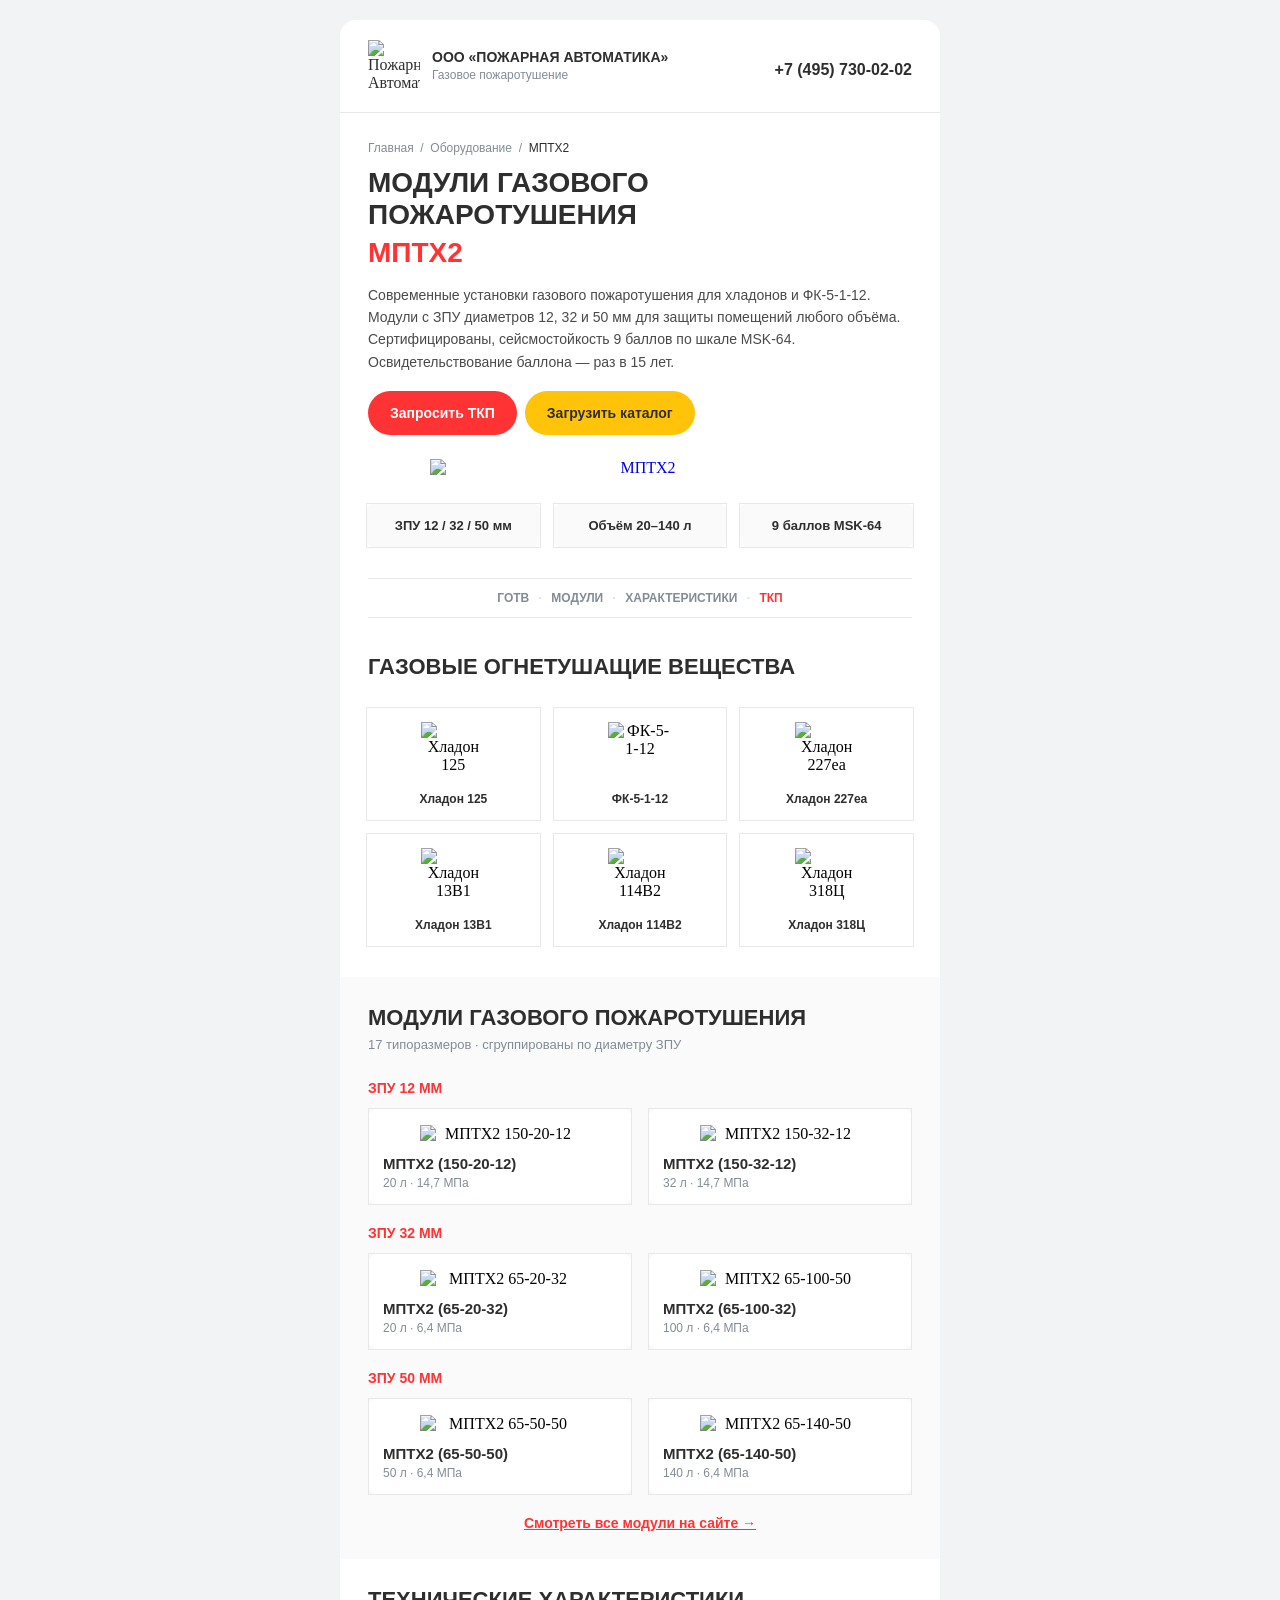
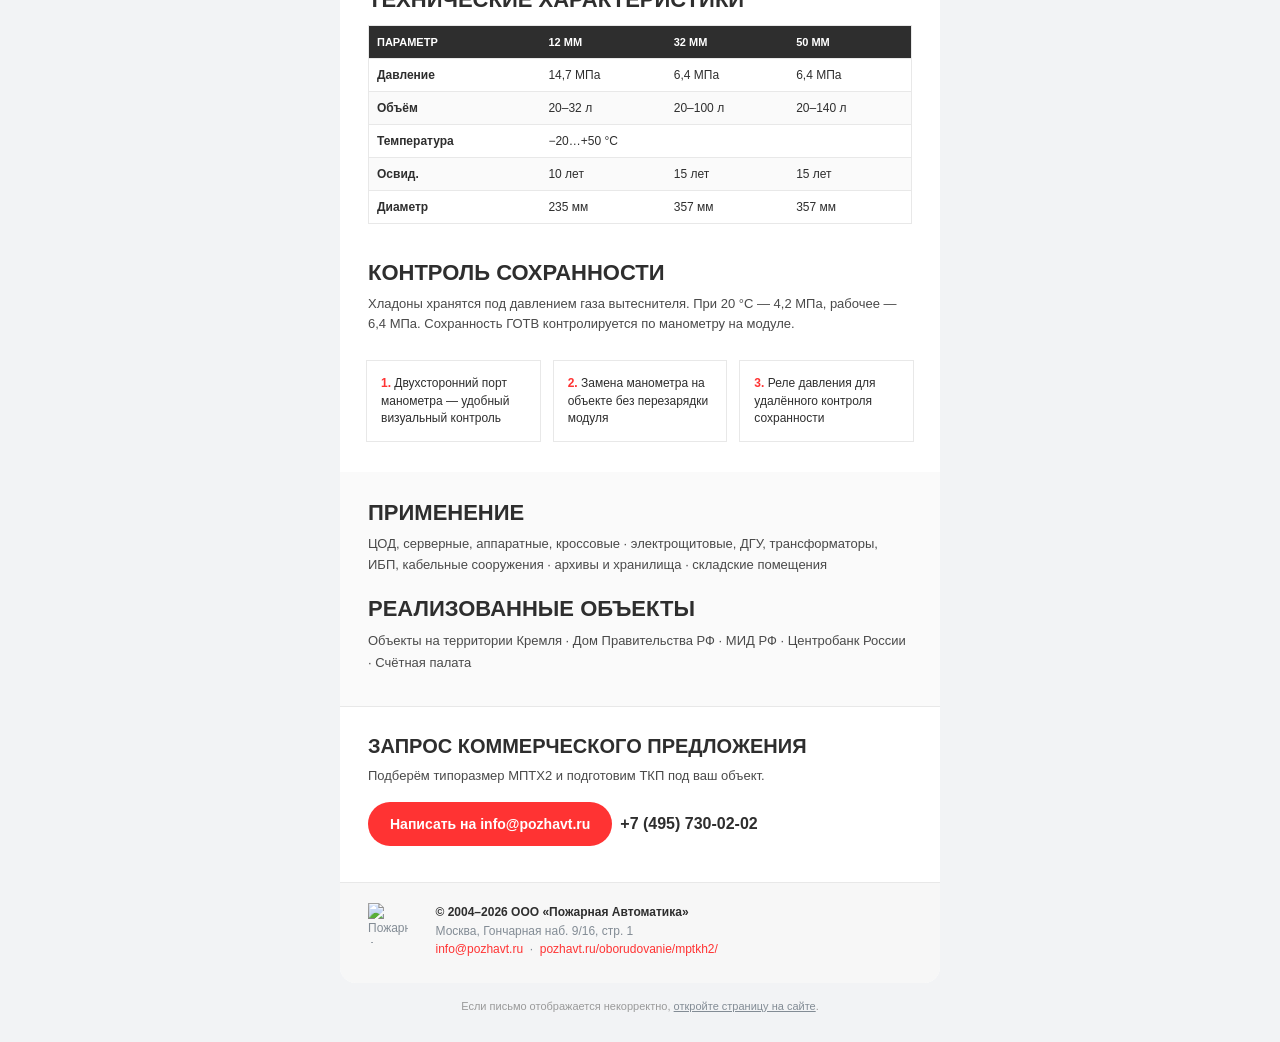
==== commit 7e252330: "Rebuild Mail.ru email in light pozhavt brand style Replace dark marketing layout with clean white ca" ====
--- a/email-mptkh2.html
+++ b/email-mptkh2.html
@@ -6,9 +6,7 @@
   <meta http-equiv="X-UA-Compatible" content="IE=edge" />
   <meta name="x-apple-disable-message-reformatting" />
   <meta name="format-detection" content="telephone=no,date=no,address=no,email=no,url=no" />
-  <meta name="color-scheme" content="light only" />
-  <meta name="supported-color-schemes" content="light only" />
-  <title>МПТХ2 — модули газового пожаротушения | Пожарная Автоматика</title>
+  <title>Модули газового пожаротушения МПТХ2 | Пожарная Автоматика</title>
   <!--[if mso]>
   <noscript>
     <xml>
@@ -18,16 +16,12 @@
       </o:OfficeDocumentSettings>
     </xml>
   </noscript>
-  <style>
-    table { border-collapse: collapse; }
-    td, th { font-family: Arial, Helvetica, sans-serif !important; }
-  </style>
   <![endif]-->
   <style type="text/css">
-    html, body { margin:0 !important; padding:0 !important; height:100% !important; width:100% !important; }
+    html, body { margin:0 !important; padding:0 !important; width:100% !important; height:100% !important; }
     * { -ms-text-size-adjust:100%; -webkit-text-size-adjust:100%; }
     table, td { mso-table-lspace:0pt !important; mso-table-rspace:0pt !important; border-collapse:collapse !important; }
-    img { -ms-interpolation-mode:bicubic; border:0; outline:none; text-decoration:none; display:block; }
+    img { border:0; outline:none; text-decoration:none; -ms-interpolation-mode:bicubic; display:block; }
     a { text-decoration:none; }
     a[x-apple-data-detectors], #MessageViewBody a {
       color:inherit !important; text-decoration:none !important;
@@ -35,559 +29,449 @@
       font-weight:inherit !important; line-height:inherit !important;
     }
     .im { color:inherit !important; }
-    u + #body a { color:inherit; text-decoration:none; font-size:inherit; font-family:inherit; font-weight:inherit; line-height:inherit; }
 
     @media only screen and (max-width:620px) {
-      .email-shell { width:100% !important; max-width:100% !important; }
+      .wrap { width:100% !important; max-width:100% !important; }
       .fluid { width:100% !important; max-width:100% !important; height:auto !important; }
       .stack { display:block !important; width:100% !important; max-width:100% !important; }
+      .pad { padding-left:16px !important; padding-right:16px !important; }
       .center { text-align:center !important; }
-      .px { padding-left:16px !important; padding-right:16px !important; }
-      .hero-title { font-size:26px !important; line-height:1.2 !important; }
-      .h2 { font-size:22px !important; }
-      .btn a { display:block !important; width:100% !important; box-sizing:border-box !important; }
-      .hide-mobile { display:none !important; max-height:0 !important; overflow:hidden !important; mso-hide:all !important; }
-      .pt0-mobile { padding-top:0 !important; }
+      .title { font-size:24px !important; line-height:1.2 !important; }
+      .btn-m a { display:block !important; width:100% !important; box-sizing:border-box !important; margin:0 0 8px 0 !important; }
+      .hide-m { display:none !important; max-height:0 !important; overflow:hidden !important; }
     }
   </style>
 </head>
-<body id="body" bgcolor="#0f1419" style="margin:0;padding:0;background-color:#0f1419;width:100%;">
-  <!-- Preheader -->
-  <div style="display:none;font-size:1px;line-height:1px;max-height:0;max-width:0;opacity:0;overflow:hidden;mso-hide:all;color:#0f1419;">
-    МПТХ2: ЗПУ 12/32/50 мм · 20–140 л · 9 баллов MSK-64 · сертификаты ТР ЕАЭС. Запросите ТКП за 1 день.
-    &#847;&zwnj;&nbsp;&#847;&zwnj;&nbsp;&#847;&zwnj;&nbsp;&#847;&zwnj;&nbsp;&#847;&zwnj;&nbsp;&#847;&zwnj;&nbsp;&#847;&zwnj;&nbsp;&#847;&zwnj;&nbsp;&#847;&zwnj;&nbsp;&#847;&zwnj;&nbsp;&#847;&zwnj;&nbsp;&#847;&zwnj;&nbsp;&#847;&zwnj;&nbsp;
+<body style="margin:0;padding:0;background-color:#f2f3f5;width:100%;">
+  <div style="display:none;font-size:1px;line-height:1px;max-height:0;max-width:0;opacity:0;overflow:hidden;mso-hide:all;">
+    Модули МПТХ2 для хладонов и ФК-5-1-12. ЗПУ 12/32/50 мм, объём 20–140 л. Запросите ТКП.
+    &nbsp;&zwnj;&nbsp;&zwnj;&nbsp;&zwnj;&nbsp;&zwnj;&nbsp;&zwnj;&nbsp;&zwnj;&nbsp;&zwnj;&nbsp;&zwnj;&nbsp;&zwnj;&nbsp;&zwnj;&nbsp;&zwnj;&nbsp;&zwnj;&nbsp;&zwnj;&nbsp;
   </div>
 
-  <table role="presentation" width="100%" cellpadding="0" cellspacing="0" border="0" bgcolor="#0f1419" style="background-color:#0f1419;margin:0;padding:0;width:100%;">
+  <table role="presentation" width="100%" cellpadding="0" cellspacing="0" border="0" style="background-color:#f2f3f5;margin:0;padding:0;width:100%;">
     <tr>
-      <td align="center" valign="top" style="padding:0;">
-
-        <!-- Top utility bar -->
-        <table role="presentation" class="email-shell" width="600" cellpadding="0" cellspacing="0" border="0" style="width:600px;max-width:600px;">
-          <tr>
-            <td class="px" style="padding:14px 24px 10px;font-family:Arial,Helvetica,sans-serif;font-size:12px;color:#9aa3ad;">
-              <table role="presentation" width="100%" cellpadding="0" cellspacing="0" border="0">
-                <tr>
-                  <td class="stack center" style="font-size:12px;color:#9aa3ad;">
-                    Производитель систем газового пожаротушения
-                  </td>
-                  <td class="stack center" align="right" style="font-size:12px;">
-                    <a href="https://pozhavt.ru/oborudovanie/mptkh2/" style="color:#ffc309;text-decoration:underline;">Открыть на сайте</a>
-                  </td>
-                </tr>
-              </table>
-            </td>
-          </tr>
-        </table>
-
-        <!-- Logo header -->
-        <table role="presentation" class="email-shell" width="600" cellpadding="0" cellspacing="0" border="0" bgcolor="#ffffff" style="width:600px;max-width:600px;background-color:#ffffff;">
-          <tr>
-            <td class="px" style="padding:20px 24px 16px;border-bottom:3px solid #FF3333;">
-              <table role="presentation" width="100%" cellpadding="0" cellspacing="0" border="0">
-                <tr>
-                  <td valign="middle" class="stack center" style="padding-bottom:8px;">
-                    <a href="https://pozhavt.ru/" style="text-decoration:none;">
-                      <table role="presentation" cellpadding="0" cellspacing="0" border="0" style="margin:0 auto 0 0;">
+      <td align="center" style="padding:20px 10px;">
+
+        <!-- CARD -->
+        <table role="presentation" class="wrap" width="600" cellpadding="0" cellspacing="0" border="0" style="width:600px;max-width:600px;background-color:#ffffff;border-radius:16px;overflow:hidden;">
+
+          <!-- Header -->
+          <tr>
+            <td class="pad" style="padding:20px 28px;border-bottom:1px solid #e8e8e8;">
+              <table role="presentation" width="100%" cellpadding="0" cellspacing="0" border="0">
+                <tr>
+                  <td class="stack center" valign="middle">
+                    <a href="https://pozhavt.ru/" style="text-decoration:none;color:#2e2e2e;">
+                      <table role="presentation" cellpadding="0" cellspacing="0" border="0">
                         <tr>
                           <td valign="middle" style="padding-right:12px;">
-                            <img src="https://raw.githubusercontent.com/alexkotbratka-ops/cursor-test/cursor/mptkh2-product-page-04a0/email-assets/logo.png" width="56" height="56" alt="Пожарная Автоматика" style="width:56px;height:56px;border:0;display:block;" />
+                            <img src="https://raw.githubusercontent.com/alexkotbratka-ops/cursor-test/cursor/mptkh2-product-page-04a0/email-assets/logo.png" width="52" height="52" alt="Пожарная Автоматика" style="width:52px;height:52px;" />
                           </td>
                           <td valign="middle" style="font-family:Arial,Helvetica,sans-serif;">
-                            <div style="font-size:15px;font-weight:bold;color:#1c1c1c;line-height:1.2;text-transform:uppercase;letter-spacing:0.3px;">Пожарная Автоматика</div>
-                            <div style="font-size:12px;color:#838c95;line-height:1.3;padding-top:3px;">Газовое пожаротушение с 2004 года</div>
+                            <div style="font-size:14px;font-weight:bold;color:#2e2e2e;line-height:1.2;text-transform:uppercase;">ООО «Пожарная Автоматика»</div>
+                            <div style="font-size:12px;color:#838c95;line-height:1.3;padding-top:2px;">Газовое пожаротушение</div>
                           </td>
                         </tr>
                       </table>
                     </a>
                   </td>
-                  <td valign="middle" align="right" class="stack center" style="font-family:Arial,Helvetica,sans-serif;">
-                    <div style="font-size:11px;color:#838c95;text-transform:uppercase;letter-spacing:0.4px;">Звоните</div>
-                    <a href="tel:+74957300202" style="font-size:18px;font-weight:bold;color:#FF3333;text-decoration:none;line-height:1.3;">+7 (495) 730-02-02</a>
-                  </td>
-                </tr>
-              </table>
-            </td>
-          </tr>
+                  <td class="stack center" valign="middle" align="right" style="font-family:Arial,Helvetica,sans-serif;padding-top:8px;">
+                    <a href="tel:+74957300202" style="font-size:16px;font-weight:bold;color:#2e2e2e;text-decoration:none;">+7 (495) 730-02-02</a>
+                  </td>
+                </tr>
+              </table>
+            </td>
+          </tr>
+
+          <!-- Intro -->
+          <tr>
+            <td class="pad" style="padding:28px 28px 8px;font-family:Arial,Helvetica,sans-serif;">
+              <div style="font-size:12px;color:#838c95;margin-bottom:12px;">
+                <a href="https://pozhavt.ru/" style="color:#838c95;text-decoration:none;">Главная</a>
+                &nbsp;/&nbsp;
+                <a href="https://pozhavt.ru/oborudovanie/" style="color:#838c95;text-decoration:none;">Оборудование</a>
+                &nbsp;/&nbsp;
+                <span style="color:#2e2e2e;">МПТХ2</span>
+              </div>
+
+              <div class="title" style="font-size:28px;line-height:1.15;font-weight:bold;color:#2e2e2e;text-transform:uppercase;margin:0 0 6px;">
+                Модули газового пожаротушения
+              </div>
+              <div style="font-size:28px;line-height:1.15;font-weight:bold;color:#FF3333;text-transform:uppercase;margin:0 0 14px;">
+                МПТХ2
+              </div>
+
+              <div style="font-size:14px;line-height:1.6;color:#4a4a4a;margin:0 0 18px;">
+                Современные установки газового пожаротушения для хладонов и ФК-5-1-12.
+                Модули с ЗПУ диаметров 12, 32 и 50&nbsp;мм для защиты помещений любого объёма.
+                Сертифицированы, сейсмостойкость 9 баллов по шкале MSK-64.
+                Освидетельствование баллона — раз в 15 лет.
+              </div>
+
+              <table role="presentation" cellpadding="0" cellspacing="0" border="0" class="btn-m">
+                <tr>
+                  <td style="padding:0 8px 8px 0;">
+                    <!--[if mso]>
+                    <v:roundrect xmlns:v="urn:schemas-microsoft-com:vml" href="mailto:info@pozhavt.ru?subject=%D0%97%D0%B0%D0%BF%D1%80%D0%BE%D1%81%20%D0%A2%D0%9A%D0%9F%20%D0%9C%D0%9F%D0%A2%D0%A52" style="height:44px;v-text-anchor:middle;width:170px;" arcsize="50%" stroke="f" fillcolor="#FF3333">
+                      <w:anchorlock/>
+                      <center style="color:#ffffff;font-family:Arial,sans-serif;font-size:14px;font-weight:bold;">Запросить ТКП</center>
+                    </v:roundrect>
+                    <![endif]-->
+                    <!--[if !mso]><!-- -->
+                    <a href="mailto:info@pozhavt.ru?subject=%D0%97%D0%B0%D0%BF%D1%80%D0%BE%D1%81%20%D0%A2%D0%9A%D0%9F%20%D0%9C%D0%9F%D0%A2%D0%A52" style="display:inline-block;background-color:#FF3333;color:#ffffff;font-family:Arial,Helvetica,sans-serif;font-size:14px;font-weight:bold;line-height:44px;text-align:center;text-decoration:none;padding:0 22px;border-radius:22px;">Запросить ТКП</a>
+                    <!--<![endif]-->
+                  </td>
+                  <td style="padding:0 0 8px 0;">
+                    <a href="https://pozhavt.ru/upload/iblock/60b/sj430lhihm1stye79ck5c0vzic1d0d6g.pdf" style="display:inline-block;background-color:#FFC309;color:#2e2e2e;font-family:Arial,Helvetica,sans-serif;font-size:14px;font-weight:bold;line-height:44px;text-align:center;text-decoration:none;padding:0 22px;border-radius:22px;">Загрузить каталог</a>
+                  </td>
+                </tr>
+              </table>
+            </td>
+          </tr>
+
+          <!-- Product image -->
+          <tr>
+            <td align="center" style="padding:8px 28px 20px;">
+              <a href="https://pozhavt.ru/oborudovanie/mptkh2/">
+                <img class="fluid" src="https://raw.githubusercontent.com/alexkotbratka-ops/cursor-test/cursor/mptkh2-product-page-04a0/email-assets/hero.jpg" width="420" alt="МПТХ2" style="max-width:420px;width:100%;height:auto;" />
+              </a>
+            </td>
+          </tr>
+
+          <!-- Quick facts -->
+          <tr>
+            <td class="pad" style="padding:0 20px 24px;">
+              <table role="presentation" width="100%" cellpadding="0" cellspacing="0" border="0">
+                <tr>
+                  <td class="stack" width="33.33%" style="padding:6px;">
+                    <table role="presentation" width="100%" cellpadding="0" cellspacing="0" border="0" style="background-color:#fafafa;border:1px solid #e8e8e8;border-radius:10px;">
+                      <tr><td align="center" style="padding:14px 10px;font-family:Arial,Helvetica,sans-serif;font-size:13px;font-weight:bold;color:#2e2e2e;">ЗПУ 12 / 32 / 50 мм</td></tr>
+                    </table>
+                  </td>
+                  <td class="stack" width="33.33%" style="padding:6px;">
+                    <table role="presentation" width="100%" cellpadding="0" cellspacing="0" border="0" style="background-color:#fafafa;border:1px solid #e8e8e8;border-radius:10px;">
+                      <tr><td align="center" style="padding:14px 10px;font-family:Arial,Helvetica,sans-serif;font-size:13px;font-weight:bold;color:#2e2e2e;">Объём 20–140 л</td></tr>
+                    </table>
+                  </td>
+                  <td class="stack" width="33.33%" style="padding:6px;">
+                    <table role="presentation" width="100%" cellpadding="0" cellspacing="0" border="0" style="background-color:#fafafa;border:1px solid #e8e8e8;border-radius:10px;">
+                      <tr><td align="center" style="padding:14px 10px;font-family:Arial,Helvetica,sans-serif;font-size:13px;font-weight:bold;color:#2e2e2e;">9 баллов MSK-64</td></tr>
+                    </table>
+                  </td>
+                </tr>
+              </table>
+            </td>
+          </tr>
+
+          <!-- Section nav -->
+          <tr>
+            <td class="pad" style="padding:0 28px 8px;">
+              <table role="presentation" width="100%" cellpadding="0" cellspacing="0" border="0" style="border-top:1px solid #e8e8e8;border-bottom:1px solid #e8e8e8;">
+                <tr>
+                  <td align="center" style="padding:12px 4px;font-family:Arial,Helvetica,sans-serif;font-size:12px;font-weight:bold;text-transform:uppercase;color:#838c95;">
+                    <a href="#gotv" style="color:#838c95;text-decoration:none;padding:0 6px;">ГОТВ</a>
+                    <span class="hide-m" style="color:#ddd;">·</span>
+                    <a href="#modules" style="color:#838c95;text-decoration:none;padding:0 6px;">Модули</a>
+                    <span class="hide-m" style="color:#ddd;">·</span>
+                    <a href="#specs" style="color:#838c95;text-decoration:none;padding:0 6px;">Характеристики</a>
+                    <span class="hide-m" style="color:#ddd;">·</span>
+                    <a href="#cta" style="color:#FF3333;text-decoration:none;padding:0 6px;">ТКП</a>
+                  </td>
+                </tr>
+              </table>
+            </td>
+          </tr>
+
+          <!-- GOTV -->
+          <tr>
+            <td class="pad" id="gotv" style="padding:28px 28px 8px;font-family:Arial,Helvetica,sans-serif;">
+              <div style="font-size:22px;font-weight:bold;color:#2e2e2e;text-transform:uppercase;line-height:1.2;">Газовые огнетушащие вещества</div>
+            </td>
+          </tr>
+          <tr>
+            <td class="pad" style="padding:12px 20px 24px;">
+              <table role="presentation" width="100%" cellpadding="0" cellspacing="0" border="0">
+                <tr>
+                  <td class="stack" width="33.33%" valign="top" style="padding:6px;">
+                    <table role="presentation" width="100%" style="border:1px solid #e8e8e8;border-radius:12px;">
+                      <tr><td align="center" style="padding:14px 8px 6px;"><img src="https://raw.githubusercontent.com/alexkotbratka-ops/cursor-test/cursor/mptkh2-product-page-04a0/email-assets/g1.jpg" width="64" height="64" alt="Хладон 125" style="width:64px;height:64px;" /></td></tr>
+                      <tr><td align="center" style="padding:0 8px 14px;font-family:Arial,Helvetica,sans-serif;font-size:12px;font-weight:bold;color:#2e2e2e;">Хладон 125</td></tr>
+                    </table>
+                  </td>
+                  <td class="stack" width="33.33%" valign="top" style="padding:6px;">
+                    <table role="presentation" width="100%" style="border:1px solid #e8e8e8;border-radius:12px;">
+                      <tr><td align="center" style="padding:14px 8px 6px;"><img src="https://raw.githubusercontent.com/alexkotbratka-ops/cursor-test/cursor/mptkh2-product-page-04a0/email-assets/g2.jpg" width="64" height="64" alt="ФК-5-1-12" style="width:64px;height:64px;" /></td></tr>
+                      <tr><td align="center" style="padding:0 8px 14px;font-family:Arial,Helvetica,sans-serif;font-size:12px;font-weight:bold;color:#2e2e2e;">ФК-5-1-12</td></tr>
+                    </table>
+                  </td>
+                  <td class="stack" width="33.33%" valign="top" style="padding:6px;">
+                    <table role="presentation" width="100%" style="border:1px solid #e8e8e8;border-radius:12px;">
+                      <tr><td align="center" style="padding:14px 8px 6px;"><img src="https://raw.githubusercontent.com/alexkotbratka-ops/cursor-test/cursor/mptkh2-product-page-04a0/email-assets/g3.jpg" width="64" height="64" alt="Хладон 227еа" style="width:64px;height:64px;" /></td></tr>
+                      <tr><td align="center" style="padding:0 8px 14px;font-family:Arial,Helvetica,sans-serif;font-size:12px;font-weight:bold;color:#2e2e2e;">Хладон 227еа</td></tr>
+                    </table>
+                  </td>
+                </tr>
+                <tr>
+                  <td class="stack" width="33.33%" valign="top" style="padding:6px;">
+                    <table role="presentation" width="100%" style="border:1px solid #e8e8e8;border-radius:12px;">
+                      <tr><td align="center" style="padding:14px 8px 6px;"><img src="https://raw.githubusercontent.com/alexkotbratka-ops/cursor-test/cursor/mptkh2-product-page-04a0/email-assets/g4.jpg" width="64" height="64" alt="Хладон 13В1" style="width:64px;height:64px;" /></td></tr>
+                      <tr><td align="center" style="padding:0 8px 14px;font-family:Arial,Helvetica,sans-serif;font-size:12px;font-weight:bold;color:#2e2e2e;">Хладон 13В1</td></tr>
+                    </table>
+                  </td>
+                  <td class="stack" width="33.33%" valign="top" style="padding:6px;">
+                    <table role="presentation" width="100%" style="border:1px solid #e8e8e8;border-radius:12px;">
+                      <tr><td align="center" style="padding:14px 8px 6px;"><img src="https://raw.githubusercontent.com/alexkotbratka-ops/cursor-test/cursor/mptkh2-product-page-04a0/email-assets/g5.jpg" width="64" height="64" alt="Хладон 114В2" style="width:64px;height:64px;" /></td></tr>
+                      <tr><td align="center" style="padding:0 8px 14px;font-family:Arial,Helvetica,sans-serif;font-size:12px;font-weight:bold;color:#2e2e2e;">Хладон 114В2</td></tr>
+                    </table>
+                  </td>
+                  <td class="stack" width="33.33%" valign="top" style="padding:6px;">
+                    <table role="presentation" width="100%" style="border:1px solid #e8e8e8;border-radius:12px;">
+                      <tr><td align="center" style="padding:14px 8px 6px;"><img src="https://raw.githubusercontent.com/alexkotbratka-ops/cursor-test/cursor/mptkh2-product-page-04a0/email-assets/g6.jpg" width="64" height="64" alt="Хладон 318Ц" style="width:64px;height:64px;" /></td></tr>
+                      <tr><td align="center" style="padding:0 8px 14px;font-family:Arial,Helvetica,sans-serif;font-size:12px;font-weight:bold;color:#2e2e2e;">Хладон 318Ц</td></tr>
+                    </table>
+                  </td>
+                </tr>
+              </table>
+            </td>
+          </tr>
+
+          <!-- Modules -->
+          <tr>
+            <td class="pad" id="modules" style="padding:8px 28px 8px;font-family:Arial,Helvetica,sans-serif;background-color:#fafafa;">
+              <div style="font-size:22px;font-weight:bold;color:#2e2e2e;text-transform:uppercase;line-height:1.2;padding-top:20px;">Модули газового пожаротушения</div>
+              <div style="font-size:13px;color:#838c95;padding-top:6px;">17 типоразмеров · сгруппированы по диаметру ЗПУ</div>
+            </td>
+          </tr>
+          <tr>
+            <td class="pad" style="padding:12px 20px 8px;background-color:#fafafa;">
+              <!-- ZPU 12 -->
+              <div style="font-family:Arial,Helvetica,sans-serif;font-size:14px;font-weight:bold;color:#FF3333;text-transform:uppercase;padding:8px 8px 4px;">ЗПУ 12 мм</div>
+              <table role="presentation" width="100%" cellpadding="0" cellspacing="0" border="0">
+                <tr>
+                  <td class="stack" width="50%" valign="top" style="padding:8px;">
+                    <table role="presentation" width="100%" style="background:#ffffff;border:1px solid #e8e8e8;border-radius:12px;">
+                      <tr><td align="center" style="padding:16px 12px 4px;"><img class="fluid" src="https://raw.githubusercontent.com/alexkotbratka-ops/cursor-test/cursor/mptkh2-product-page-04a0/email-assets/m6.jpg" width="160" alt="МПТХ2 150-20-12" style="max-width:160px;width:100%;height:auto;" /></td></tr>
+                      <tr><td style="padding:8px 14px 14px;font-family:Arial,Helvetica,sans-serif;">
+                        <div style="font-size:15px;font-weight:bold;color:#2e2e2e;">МПТХ2 (150-20-12)</div>
+                        <div style="font-size:12px;color:#838c95;padding-top:4px;">20 л · 14,7 МПа</div>
+                      </td></tr>
+                    </table>
+                  </td>
+                  <td class="stack" width="50%" valign="top" style="padding:8px;">
+                    <table role="presentation" width="100%" style="background:#ffffff;border:1px solid #e8e8e8;border-radius:12px;">
+                      <tr><td align="center" style="padding:16px 12px 4px;"><img class="fluid" src="https://raw.githubusercontent.com/alexkotbratka-ops/cursor-test/cursor/mptkh2-product-page-04a0/email-assets/m2.jpg" width="160" alt="МПТХ2 150-32-12" style="max-width:160px;width:100%;height:auto;" /></td></tr>
+                      <tr><td style="padding:8px 14px 14px;font-family:Arial,Helvetica,sans-serif;">
+                        <div style="font-size:15px;font-weight:bold;color:#2e2e2e;">МПТХ2 (150-32-12)</div>
+                        <div style="font-size:12px;color:#838c95;padding-top:4px;">32 л · 14,7 МПа</div>
+                      </td></tr>
+                    </table>
+                  </td>
+                </tr>
+              </table>
+
+              <div style="font-family:Arial,Helvetica,sans-serif;font-size:14px;font-weight:bold;color:#FF3333;text-transform:uppercase;padding:12px 8px 4px;">ЗПУ 32 мм</div>
+              <table role="presentation" width="100%" cellpadding="0" cellspacing="0" border="0">
+                <tr>
+                  <td class="stack" width="50%" valign="top" style="padding:8px;">
+                    <table role="presentation" width="100%" style="background:#ffffff;border:1px solid #e8e8e8;border-radius:12px;">
+                      <tr><td align="center" style="padding:16px 12px 4px;"><img class="fluid" src="https://raw.githubusercontent.com/alexkotbratka-ops/cursor-test/cursor/mptkh2-product-page-04a0/email-assets/m1.jpg" width="160" alt="МПТХ2 65-20-32" style="max-width:160px;width:100%;height:auto;" /></td></tr>
+                      <tr><td style="padding:8px 14px 14px;font-family:Arial,Helvetica,sans-serif;">
+                        <div style="font-size:15px;font-weight:bold;color:#2e2e2e;">МПТХ2 (65-20-32)</div>
+                        <div style="font-size:12px;color:#838c95;padding-top:4px;">20 л · 6,4 МПа</div>
+                      </td></tr>
+                    </table>
+                  </td>
+                  <td class="stack" width="50%" valign="top" style="padding:8px;">
+                    <table role="presentation" width="100%" style="background:#ffffff;border:1px solid #e8e8e8;border-radius:12px;">
+                      <tr><td align="center" style="padding:16px 12px 4px;"><img class="fluid" src="https://raw.githubusercontent.com/alexkotbratka-ops/cursor-test/cursor/mptkh2-product-page-04a0/email-assets/m4.jpg" width="160" alt="МПТХ2 65-100-50" style="max-width:160px;width:100%;height:auto;" /></td></tr>
+                      <tr><td style="padding:8px 14px 14px;font-family:Arial,Helvetica,sans-serif;">
+                        <div style="font-size:15px;font-weight:bold;color:#2e2e2e;">МПТХ2 (65-100-32)</div>
+                        <div style="font-size:12px;color:#838c95;padding-top:4px;">100 л · 6,4 МПа</div>
+                      </td></tr>
+                    </table>
+                  </td>
+                </tr>
+              </table>
+
+              <div style="font-family:Arial,Helvetica,sans-serif;font-size:14px;font-weight:bold;color:#FF3333;text-transform:uppercase;padding:12px 8px 4px;">ЗПУ 50 мм</div>
+              <table role="presentation" width="100%" cellpadding="0" cellspacing="0" border="0">
+                <tr>
+                  <td class="stack" width="50%" valign="top" style="padding:8px;">
+                    <table role="presentation" width="100%" style="background:#ffffff;border:1px solid #e8e8e8;border-radius:12px;">
+                      <tr><td align="center" style="padding:16px 12px 4px;"><img class="fluid" src="https://raw.githubusercontent.com/alexkotbratka-ops/cursor-test/cursor/mptkh2-product-page-04a0/email-assets/m3.jpg" width="160" alt="МПТХ2 65-50-50" style="max-width:160px;width:100%;height:auto;" /></td></tr>
+                      <tr><td style="padding:8px 14px 14px;font-family:Arial,Helvetica,sans-serif;">
+                        <div style="font-size:15px;font-weight:bold;color:#2e2e2e;">МПТХ2 (65-50-50)</div>
+                        <div style="font-size:12px;color:#838c95;padding-top:4px;">50 л · 6,4 МПа</div>
+                      </td></tr>
+                    </table>
+                  </td>
+                  <td class="stack" width="50%" valign="top" style="padding:8px;">
+                    <table role="presentation" width="100%" style="background:#ffffff;border:1px solid #e8e8e8;border-radius:12px;">
+                      <tr><td align="center" style="padding:16px 12px 4px;"><img class="fluid" src="https://raw.githubusercontent.com/alexkotbratka-ops/cursor-test/cursor/mptkh2-product-page-04a0/email-assets/m5.jpg" width="160" alt="МПТХ2 65-140-50" style="max-width:160px;width:100%;height:auto;" /></td></tr>
+                      <tr><td style="padding:8px 14px 14px;font-family:Arial,Helvetica,sans-serif;">
+                        <div style="font-size:15px;font-weight:bold;color:#2e2e2e;">МПТХ2 (65-140-50)</div>
+                        <div style="font-size:12px;color:#838c95;padding-top:4px;">140 л · 6,4 МПа</div>
+                      </td></tr>
+                    </table>
+                  </td>
+                </tr>
+              </table>
+            </td>
+          </tr>
+          <tr>
+            <td align="center" style="padding:4px 28px 28px;background-color:#fafafa;">
+              <a href="https://pozhavt.ru/oborudovanie/mptkh2/" style="font-family:Arial,Helvetica,sans-serif;font-size:14px;font-weight:bold;color:#FF3333;text-decoration:underline;">Смотреть все модули на сайте →</a>
+            </td>
+          </tr>
+
+          <!-- Specs table -->
+          <tr>
+            <td class="pad" id="specs" style="padding:28px 28px 12px;font-family:Arial,Helvetica,sans-serif;">
+              <div style="font-size:22px;font-weight:bold;color:#2e2e2e;text-transform:uppercase;">Технические характеристики</div>
+            </td>
+          </tr>
+          <tr>
+            <td class="pad" style="padding:0 28px 28px;">
+              <table role="presentation" width="100%" cellpadding="0" cellspacing="0" border="0" style="border:1px solid #e8e8e8;border-radius:8px;">
+                <tr style="background-color:#2e2e2e;">
+                  <td style="padding:10px 8px;font-family:Arial,Helvetica,sans-serif;font-size:11px;font-weight:bold;color:#ffffff;text-transform:uppercase;">Параметр</td>
+                  <td style="padding:10px 8px;font-family:Arial,Helvetica,sans-serif;font-size:11px;font-weight:bold;color:#ffffff;text-transform:uppercase;">12 мм</td>
+                  <td style="padding:10px 8px;font-family:Arial,Helvetica,sans-serif;font-size:11px;font-weight:bold;color:#ffffff;text-transform:uppercase;">32 мм</td>
+                  <td style="padding:10px 8px;font-family:Arial,Helvetica,sans-serif;font-size:11px;font-weight:bold;color:#ffffff;text-transform:uppercase;">50 мм</td>
+                </tr>
+                <tr>
+                  <td style="padding:9px 8px;font-family:Arial,Helvetica,sans-serif;font-size:12px;color:#2e2e2e;border-top:1px solid #e8e8e8;font-weight:bold;">Давление</td>
+                  <td style="padding:9px 8px;font-family:Arial,Helvetica,sans-serif;font-size:12px;color:#2e2e2e;border-top:1px solid #e8e8e8;">14,7 МПа</td>
+                  <td style="padding:9px 8px;font-family:Arial,Helvetica,sans-serif;font-size:12px;color:#2e2e2e;border-top:1px solid #e8e8e8;">6,4 МПа</td>
+                  <td style="padding:9px 8px;font-family:Arial,Helvetica,sans-serif;font-size:12px;color:#2e2e2e;border-top:1px solid #e8e8e8;">6,4 МПа</td>
+                </tr>
+                <tr style="background-color:#fafafa;">
+                  <td style="padding:9px 8px;font-family:Arial,Helvetica,sans-serif;font-size:12px;color:#2e2e2e;border-top:1px solid #e8e8e8;font-weight:bold;">Объём</td>
+                  <td style="padding:9px 8px;font-family:Arial,Helvetica,sans-serif;font-size:12px;color:#2e2e2e;border-top:1px solid #e8e8e8;">20–32 л</td>
+                  <td style="padding:9px 8px;font-family:Arial,Helvetica,sans-serif;font-size:12px;color:#2e2e2e;border-top:1px solid #e8e8e8;">20–100 л</td>
+                  <td style="padding:9px 8px;font-family:Arial,Helvetica,sans-serif;font-size:12px;color:#2e2e2e;border-top:1px solid #e8e8e8;">20–140 л</td>
+                </tr>
+                <tr>
+                  <td style="padding:9px 8px;font-family:Arial,Helvetica,sans-serif;font-size:12px;color:#2e2e2e;border-top:1px solid #e8e8e8;font-weight:bold;">Температура</td>
+                  <td colspan="3" style="padding:9px 8px;font-family:Arial,Helvetica,sans-serif;font-size:12px;color:#2e2e2e;border-top:1px solid #e8e8e8;">−20…+50 °C</td>
+                </tr>
+                <tr style="background-color:#fafafa;">
+                  <td style="padding:9px 8px;font-family:Arial,Helvetica,sans-serif;font-size:12px;color:#2e2e2e;border-top:1px solid #e8e8e8;font-weight:bold;">Освид.</td>
+                  <td style="padding:9px 8px;font-family:Arial,Helvetica,sans-serif;font-size:12px;color:#2e2e2e;border-top:1px solid #e8e8e8;">10 лет</td>
+                  <td style="padding:9px 8px;font-family:Arial,Helvetica,sans-serif;font-size:12px;color:#2e2e2e;border-top:1px solid #e8e8e8;">15 лет</td>
+                  <td style="padding:9px 8px;font-family:Arial,Helvetica,sans-serif;font-size:12px;color:#2e2e2e;border-top:1px solid #e8e8e8;">15 лет</td>
+                </tr>
+                <tr>
+                  <td style="padding:9px 8px;font-family:Arial,Helvetica,sans-serif;font-size:12px;color:#2e2e2e;border-top:1px solid #e8e8e8;font-weight:bold;">Диаметр</td>
+                  <td style="padding:9px 8px;font-family:Arial,Helvetica,sans-serif;font-size:12px;color:#2e2e2e;border-top:1px solid #e8e8e8;">235 мм</td>
+                  <td style="padding:9px 8px;font-family:Arial,Helvetica,sans-serif;font-size:12px;color:#2e2e2e;border-top:1px solid #e8e8e8;">357 мм</td>
+                  <td style="padding:9px 8px;font-family:Arial,Helvetica,sans-serif;font-size:12px;color:#2e2e2e;border-top:1px solid #e8e8e8;">357 мм</td>
+                </tr>
+              </table>
+            </td>
+          </tr>
+
+          <!-- Control -->
+          <tr>
+            <td class="pad" style="padding:8px 28px 8px;font-family:Arial,Helvetica,sans-serif;">
+              <div style="font-size:22px;font-weight:bold;color:#2e2e2e;text-transform:uppercase;">Контроль сохранности</div>
+              <div style="font-size:13px;line-height:1.55;color:#4a4a4a;padding-top:8px;">
+                Хладоны хранятся под давлением газа вытеснителя. При 20&nbsp;°C — 4,2&nbsp;МПа, рабочее — 6,4&nbsp;МПа.
+                Сохранность ГОТВ контролируется по манометру на модуле.
+              </div>
+            </td>
+          </tr>
+          <tr>
+            <td class="pad" style="padding:12px 20px 24px;">
+              <table role="presentation" width="100%" cellpadding="0" cellspacing="0" border="0">
+                <tr>
+                  <td class="stack" width="33.33%" valign="top" style="padding:6px;">
+                    <table role="presentation" width="100%" style="border:1px solid #e8e8e8;border-radius:12px;">
+                      <tr><td style="padding:14px;font-family:Arial,Helvetica,sans-serif;font-size:12px;color:#2e2e2e;line-height:1.45;">
+                        <strong style="color:#FF3333;">1.</strong> Двухсторонний порт манометра — удобный визуальный контроль
+                      </td></tr>
+                    </table>
+                  </td>
+                  <td class="stack" width="33.33%" valign="top" style="padding:6px;">
+                    <table role="presentation" width="100%" style="border:1px solid #e8e8e8;border-radius:12px;">
+                      <tr><td style="padding:14px;font-family:Arial,Helvetica,sans-serif;font-size:12px;color:#2e2e2e;line-height:1.45;">
+                        <strong style="color:#FF3333;">2.</strong> Замена манометра на объекте без перезарядки модуля
+                      </td></tr>
+                    </table>
+                  </td>
+                  <td class="stack" width="33.33%" valign="top" style="padding:6px;">
+                    <table role="presentation" width="100%" style="border:1px solid #e8e8e8;border-radius:12px;">
+                      <tr><td style="padding:14px;font-family:Arial,Helvetica,sans-serif;font-size:12px;color:#2e2e2e;line-height:1.45;">
+                        <strong style="color:#FF3333;">3.</strong> Реле давления для удалённого контроля сохранности
+                      </td></tr>
+                    </table>
+                  </td>
+                </tr>
+              </table>
+            </td>
+          </tr>
+
+          <!-- Application + objects -->
+          <tr>
+            <td class="pad" style="padding:8px 28px 8px;font-family:Arial,Helvetica,sans-serif;background-color:#fafafa;">
+              <div style="font-size:22px;font-weight:bold;color:#2e2e2e;text-transform:uppercase;padding-top:20px;">Применение</div>
+              <div style="font-size:13px;line-height:1.6;color:#4a4a4a;padding-top:8px;">
+                ЦОД, серверные, аппаратные, кроссовые · электрощитовые, ДГУ, трансформаторы, ИБП, кабельные сооружения · архивы и хранилища · складские помещения
+              </div>
+              <div style="font-size:22px;font-weight:bold;color:#2e2e2e;text-transform:uppercase;padding-top:20px;">Реализованные объекты</div>
+              <div style="font-size:13px;line-height:1.7;color:#4a4a4a;padding:8px 0 24px;">
+                Объекты на территории Кремля · Дом Правительства РФ · МИД РФ · Центробанк России · Счётная палата
+              </div>
+            </td>
+          </tr>
+
+          <!-- CTA -->
+          <tr>
+            <td class="pad" id="cta" style="padding:28px;font-family:Arial,Helvetica,sans-serif;border-top:1px solid #e8e8e8;">
+              <div style="font-size:20px;font-weight:bold;color:#2e2e2e;text-transform:uppercase;margin-bottom:8px;">Запрос коммерческого предложения</div>
+              <div style="font-size:13px;line-height:1.55;color:#4a4a4a;margin-bottom:16px;">
+                Подберём типоразмер МПТХ2 и подготовим ТКП под ваш объект.
+              </div>
+              <table role="presentation" cellpadding="0" cellspacing="0" border="0" class="btn-m">
+                <tr>
+                  <td style="padding:0 8px 8px 0;">
+                    <a href="mailto:info@pozhavt.ru?subject=%D0%97%D0%B0%D0%BF%D1%80%D0%BE%D1%81%20%D0%A2%D0%9A%D0%9F%20%D0%9C%D0%9F%D0%A2%D0%A52" style="display:inline-block;background-color:#FF3333;color:#ffffff;font-family:Arial,Helvetica,sans-serif;font-size:14px;font-weight:bold;line-height:44px;text-align:center;text-decoration:none;padding:0 22px;border-radius:22px;">Написать на info@pozhavt.ru</a>
+                  </td>
+                  <td style="padding:0 0 8px;font-family:Arial,Helvetica,sans-serif;">
+                    <a href="tel:+74957300202" style="font-size:16px;font-weight:bold;color:#2e2e2e;text-decoration:none;line-height:44px;">+7 (495) 730-02-02</a>
+                  </td>
+                </tr>
+              </table>
+            </td>
+          </tr>
+
+          <!-- Footer -->
+          <tr>
+            <td class="pad" style="padding:20px 28px 24px;background-color:#f7f7f7;border-top:1px solid #e8e8e8;font-family:Arial,Helvetica,sans-serif;font-size:12px;line-height:1.55;color:#838c95;">
+              <table role="presentation" width="100%" cellpadding="0" cellspacing="0" border="0">
+                <tr>
+                  <td class="stack" valign="top" style="padding-bottom:10px;">
+                    <img src="https://raw.githubusercontent.com/alexkotbratka-ops/cursor-test/cursor/mptkh2-product-page-04a0/email-assets/logo.png" width="40" height="40" alt="Пожарная Автоматика" style="width:40px;height:40px;" />
+                  </td>
+                  <td class="stack" valign="middle" style="font-family:Arial,Helvetica,sans-serif;font-size:12px;color:#838c95;line-height:1.55;">
+                    <strong style="color:#2e2e2e;">© 2004–2026 ООО «Пожарная Автоматика»</strong><br/>
+                    Москва, Гончарная наб. 9/16, стр. 1<br/>
+                    <a href="mailto:info@pozhavt.ru" style="color:#FF3333;text-decoration:none;">info@pozhavt.ru</a>
+                    &nbsp;·&nbsp;
+                    <a href="https://pozhavt.ru/oborudovanie/mptkh2/" style="color:#FF3333;text-decoration:none;">pozhavt.ru/oborudovanie/mptkh2/</a>
+                  </td>
+                </tr>
+              </table>
+            </td>
+          </tr>
+
         </table>
-
-        <!-- Hero band -->
-        <table role="presentation" class="email-shell" width="600" cellpadding="0" cellspacing="0" border="0" bgcolor="#FF3333" style="width:600px;max-width:600px;background-color:#FF3333;">
-          <tr>
-            <td class="px" style="padding:28px 28px 8px;font-family:Arial,Helvetica,sans-serif;color:#ffffff;">
-              <div style="display:inline-block;background-color:#b80510;color:#ffffff;font-size:11px;font-weight:bold;letter-spacing:0.8px;text-transform:uppercase;padding:6px 12px;border-radius:20px;margin-bottom:14px;">
-                Линейка 2024–2026 · 17 типоразмеров
-              </div>
-              <div class="hero-title" style="font-size:32px;line-height:1.15;font-weight:bold;text-transform:uppercase;letter-spacing:0.4px;margin:0 0 12px;">
-                Модули газового<br/>пожаротушения МПТХ2
-              </div>
-              <div style="font-size:15px;line-height:1.55;color:#ffe4e4;max-width:520px;">
-                Для хладонов и ФК-5-1-12. ЗПУ 12 / 32 / 50&nbsp;мм. Сейсмостойкость 9 баллов MSK-64.
-                Освидетельствование баллона — до 15 лет. Подберём решение под ЦОД, серверные и энергообъекты.
-              </div>
-            </td>
-          </tr>
-          <tr>
-            <td class="px btn" style="padding:18px 28px 26px;">
-              <!--[if mso]>
-              <v:roundrect xmlns:v="urn:schemas-microsoft-com:vml" href="mailto:info@pozhavt.ru?subject=%D0%97%D0%B0%D0%BF%D1%80%D0%BE%D1%81%20%D0%A2%D0%9A%D0%9F%20%D0%9C%D0%9F%D0%A2%D0%A52" style="height:48px;v-text-anchor:middle;width:220px;" arcsize="50%" stroke="f" fillcolor="#FFC309">
-                <w:anchorlock/>
-                <center style="color:#1c1c1c;font-family:Arial,sans-serif;font-size:15px;font-weight:bold;">Запросить ТКП</center>
-              </v:roundrect>
-              <![endif]-->
-              <!--[if !mso]><!-- -->
-              <a href="mailto:info@pozhavt.ru?subject=%D0%97%D0%B0%D0%BF%D1%80%D0%BE%D1%81%20%D0%A2%D0%9A%D0%9F%20%D0%9C%D0%9F%D0%A2%D0%A52" style="display:inline-block;background-color:#FFC309;color:#1c1c1c;font-family:Arial,Helvetica,sans-serif;font-size:15px;font-weight:bold;line-height:48px;text-align:center;text-decoration:none;padding:0 28px;border-radius:24px;mso-padding-alt:0;">Запросить ТКП</a>
-              <!--<![endif]-->
-              &nbsp;&nbsp;
-              <!--[if !mso]><!-- -->
-              <a href="https://pozhavt.ru/upload/iblock/60b/sj430lhihm1stye79ck5c0vzic1d0d6g.pdf" style="display:inline-block;background-color:transparent;color:#ffffff;font-family:Arial,Helvetica,sans-serif;font-size:14px;font-weight:bold;line-height:44px;text-align:center;text-decoration:underline;padding:0 8px;">Скачать каталог PDF</a>
-              <!--<![endif]-->
-            </td>
-          </tr>
-        </table>
-
-        <!-- Hero image -->
-        <table role="presentation" class="email-shell" width="600" cellpadding="0" cellspacing="0" border="0" bgcolor="#ffffff" style="width:600px;max-width:600px;background-color:#ffffff;">
-          <tr>
-            <td align="center" style="padding:0;background-color:#f7f7f7;">
-              <a href="https://pozhavt.ru/oborudovanie/mptkh2/" style="text-decoration:none;">
-                <img class="fluid" src="https://raw.githubusercontent.com/alexkotbratka-ops/cursor-test/cursor/mptkh2-product-page-04a0/email-assets/hero.jpg" width="600" alt="Модули газового пожаротушения МПТХ2" style="width:100%;max-width:600px;height:auto;border:0;display:block;" />
-              </a>
-            </td>
-          </tr>
-        </table>
-
-        <!-- Stats -->
-        <table role="presentation" class="email-shell" width="600" cellpadding="0" cellspacing="0" border="0" bgcolor="#1c1c1c" style="width:600px;max-width:600px;background-color:#1c1c1c;">
-          <tr>
-            <td class="stack" width="25%" align="center" style="padding:18px 8px;font-family:Arial,Helvetica,sans-serif;border-right:1px solid #333;">
-              <div style="font-size:26px;font-weight:bold;color:#FFC309;line-height:1;">17</div>
-              <div style="font-size:11px;color:#cfcfcf;text-transform:uppercase;padding-top:6px;letter-spacing:0.4px;">типоразмеров</div>
-            </td>
-            <td class="stack" width="25%" align="center" style="padding:18px 8px;font-family:Arial,Helvetica,sans-serif;border-right:1px solid #333;">
-              <div style="font-size:26px;font-weight:bold;color:#FFC309;line-height:1;">140 л</div>
-              <div style="font-size:11px;color:#cfcfcf;text-transform:uppercase;padding-top:6px;letter-spacing:0.4px;">макс. объём</div>
-            </td>
-            <td class="stack" width="25%" align="center" style="padding:18px 8px;font-family:Arial,Helvetica,sans-serif;border-right:1px solid #333;">
-              <div style="font-size:26px;font-weight:bold;color:#FFC309;line-height:1;">9</div>
-              <div style="font-size:11px;color:#cfcfcf;text-transform:uppercase;padding-top:6px;letter-spacing:0.4px;">баллов MSK-64</div>
-            </td>
-            <td class="stack" width="25%" align="center" style="padding:18px 8px;font-family:Arial,Helvetica,sans-serif;">
-              <div style="font-size:26px;font-weight:bold;color:#FFC309;line-height:1;">15</div>
-              <div style="font-size:11px;color:#cfcfcf;text-transform:uppercase;padding-top:6px;letter-spacing:0.4px;">лет освид.</div>
-            </td>
-          </tr>
-        </table>
-
-        <!-- Why -->
-        <table role="presentation" class="email-shell" width="600" cellpadding="0" cellspacing="0" border="0" bgcolor="#ffffff" style="width:600px;max-width:600px;background-color:#ffffff;">
-          <tr>
-            <td class="px" style="padding:32px 28px 8px;font-family:Arial,Helvetica,sans-serif;">
-              <div class="h2" style="font-size:24px;font-weight:bold;color:#1c1c1c;text-transform:uppercase;line-height:1.2;margin:0 0 8px;">Почему выбирают МПТХ2</div>
-              <div style="font-size:14px;color:#5a6570;line-height:1.5;">Короткие факты для инженера, снабжения и службы эксплуатации</div>
-            </td>
-          </tr>
-          <tr>
-            <td class="px" style="padding:16px 20px 8px;">
-              <table role="presentation" width="100%" cellpadding="0" cellspacing="0" border="0">
-                <tr>
-                  <td class="stack" width="33.33%" valign="top" style="padding:8px;">
-                    <table role="presentation" width="100%" cellpadding="0" cellspacing="0" border="0" bgcolor="#fff5f5" style="background-color:#fff5f5;border:1px solid #ffd0d0;border-radius:14px;">
-                      <tr><td style="padding:18px 16px;font-family:Arial,Helvetica,sans-serif;">
-                        <div style="font-size:13px;font-weight:bold;color:#FF3333;text-transform:uppercase;margin-bottom:8px;">ЗПУ на выбор</div>
-                        <div style="font-size:13px;color:#2e2e2e;line-height:1.45;">12, 32 и 50&nbsp;мм — для помещений любого объёма и скорости подачи ГОТВ</div>
-                      </td></tr>
-                    </table>
-                  </td>
-                  <td class="stack" width="33.33%" valign="top" style="padding:8px;">
-                    <table role="presentation" width="100%" cellpadding="0" cellspacing="0" border="0" bgcolor="#fff5f5" style="background-color:#fff5f5;border:1px solid #ffd0d0;border-radius:14px;">
-                      <tr><td style="padding:18px 16px;font-family:Arial,Helvetica,sans-serif;">
-                        <div style="font-size:13px;font-weight:bold;color:#FF3333;text-transform:uppercase;margin-bottom:8px;">Контроль ГОТВ</div>
-                        <div style="font-size:13px;color:#2e2e2e;line-height:1.45;">Двухсторонний манометр, замена без перезарядки, реле давления для мониторинга</div>
-                      </td></tr>
-                    </table>
-                  </td>
-                  <td class="stack" width="33.33%" valign="top" style="padding:8px;">
-                    <table role="presentation" width="100%" cellpadding="0" cellspacing="0" border="0" bgcolor="#fff5f5" style="background-color:#fff5f5;border:1px solid #ffd0d0;border-radius:14px;">
-                      <tr><td style="padding:18px 16px;font-family:Arial,Helvetica,sans-serif;">
-                        <div style="font-size:13px;font-weight:bold;color:#FF3333;text-transform:uppercase;margin-bottom:8px;">Сертификаты</div>
-                        <div style="font-size:13px;color:#2e2e2e;line-height:1.45;">ТР ЕАЭС 043/2017 и добровольный ГОСТ по сейсмостойкости</div>
-                      </td></tr>
-                    </table>
-                  </td>
-                </tr>
-              </table>
-            </td>
-          </tr>
-        </table>
-
-        <!-- GOTV -->
-        <table role="presentation" class="email-shell" width="600" cellpadding="0" cellspacing="0" border="0" bgcolor="#f4f6f8" style="width:600px;max-width:600px;background-color:#f4f6f8;">
-          <tr>
-            <td class="px" style="padding:32px 28px 10px;font-family:Arial,Helvetica,sans-serif;">
-              <div class="h2" style="font-size:24px;font-weight:bold;color:#1c1c1c;text-transform:uppercase;line-height:1.2;">Газовые огнетушащие вещества</div>
-              <div style="font-size:14px;color:#5a6570;line-height:1.5;padding-top:6px;">МПТХ2 работает с самыми востребованными безопасными ГОТВ</div>
-            </td>
-          </tr>
-          <tr>
-            <td class="px" style="padding:8px 20px 28px;">
-              <table role="presentation" width="100%" cellpadding="0" cellspacing="0" border="0">
-                <tr>
-                  <td class="stack" width="33.33%" valign="top" style="padding:6px;">
-                    <table role="presentation" width="100%" bgcolor="#ffffff" style="background-color:#ffffff;border-radius:12px;border:1px solid #e2e2e2;">
-                      <tr><td align="center" style="padding:16px 10px 6px;"><img src="https://raw.githubusercontent.com/alexkotbratka-ops/cursor-test/cursor/mptkh2-product-page-04a0/email-assets/g1.jpg" width="70" height="70" alt="Хладон 125" style="width:70px;height:70px;border:0;" /></td></tr>
-                      <tr><td align="center" style="padding:0 8px 14px;font-family:Arial,Helvetica,sans-serif;font-size:13px;font-weight:bold;color:#1c1c1c;">Хладон 125</td></tr>
-                    </table>
-                  </td>
-                  <td class="stack" width="33.33%" valign="top" style="padding:6px;">
-                    <table role="presentation" width="100%" bgcolor="#ffffff" style="background-color:#ffffff;border-radius:12px;border:1px solid #e2e2e2;">
-                      <tr><td align="center" style="padding:16px 10px 6px;"><img src="https://raw.githubusercontent.com/alexkotbratka-ops/cursor-test/cursor/mptkh2-product-page-04a0/email-assets/g2.jpg" width="70" height="70" alt="ФК-5-1-12" style="width:70px;height:70px;border:0;" /></td></tr>
-                      <tr><td align="center" style="padding:0 8px 14px;font-family:Arial,Helvetica,sans-serif;font-size:13px;font-weight:bold;color:#1c1c1c;">ФК-5-1-12</td></tr>
-                    </table>
-                  </td>
-                  <td class="stack" width="33.33%" valign="top" style="padding:6px;">
-                    <table role="presentation" width="100%" bgcolor="#ffffff" style="background-color:#ffffff;border-radius:12px;border:1px solid #e2e2e2;">
-                      <tr><td align="center" style="padding:16px 10px 6px;"><img src="https://raw.githubusercontent.com/alexkotbratka-ops/cursor-test/cursor/mptkh2-product-page-04a0/email-assets/g3.jpg" width="70" height="70" alt="Хладон 227еа" style="width:70px;height:70px;border:0;" /></td></tr>
-                      <tr><td align="center" style="padding:0 8px 14px;font-family:Arial,Helvetica,sans-serif;font-size:13px;font-weight:bold;color:#1c1c1c;">Хладон 227еа</td></tr>
-                    </table>
-                  </td>
-                </tr>
-                <tr>
-                  <td class="stack" width="33.33%" valign="top" style="padding:6px;">
-                    <table role="presentation" width="100%" bgcolor="#ffffff" style="background-color:#ffffff;border-radius:12px;border:1px solid #e2e2e2;">
-                      <tr><td align="center" style="padding:16px 10px 6px;"><img src="https://raw.githubusercontent.com/alexkotbratka-ops/cursor-test/cursor/mptkh2-product-page-04a0/email-assets/g4.jpg" width="70" height="70" alt="Хладон 13В1" style="width:70px;height:70px;border:0;" /></td></tr>
-                      <tr><td align="center" style="padding:0 8px 14px;font-family:Arial,Helvetica,sans-serif;font-size:13px;font-weight:bold;color:#1c1c1c;">Хладон 13В1</td></tr>
-                    </table>
-                  </td>
-                  <td class="stack" width="33.33%" valign="top" style="padding:6px;">
-                    <table role="presentation" width="100%" bgcolor="#ffffff" style="background-color:#ffffff;border-radius:12px;border:1px solid #e2e2e2;">
-                      <tr><td align="center" style="padding:16px 10px 6px;"><img src="https://raw.githubusercontent.com/alexkotbratka-ops/cursor-test/cursor/mptkh2-product-page-04a0/email-assets/g5.jpg" width="70" height="70" alt="Хладон 114В2" style="width:70px;height:70px;border:0;" /></td></tr>
-                      <tr><td align="center" style="padding:0 8px 14px;font-family:Arial,Helvetica,sans-serif;font-size:13px;font-weight:bold;color:#1c1c1c;">Хладон 114В2</td></tr>
-                    </table>
-                  </td>
-                  <td class="stack" width="33.33%" valign="top" style="padding:6px;">
-                    <table role="presentation" width="100%" bgcolor="#ffffff" style="background-color:#ffffff;border-radius:12px;border:1px solid #e2e2e2;">
-                      <tr><td align="center" style="padding:16px 10px 6px;"><img src="https://raw.githubusercontent.com/alexkotbratka-ops/cursor-test/cursor/mptkh2-product-page-04a0/email-assets/g6.jpg" width="70" height="70" alt="Хладон 318Ц" style="width:70px;height:70px;border:0;" /></td></tr>
-                      <tr><td align="center" style="padding:0 8px 14px;font-family:Arial,Helvetica,sans-serif;font-size:13px;font-weight:bold;color:#1c1c1c;">Хладон 318Ц</td></tr>
-                    </table>
-                  </td>
-                </tr>
-              </table>
-            </td>
-          </tr>
-        </table>
-
-        <!-- Featured modules -->
-        <table role="presentation" class="email-shell" width="600" cellpadding="0" cellspacing="0" border="0" bgcolor="#ffffff" style="width:600px;max-width:600px;background-color:#ffffff;">
-          <tr>
-            <td class="px" style="padding:32px 28px 6px;font-family:Arial,Helvetica,sans-serif;">
-              <div class="h2" style="font-size:24px;font-weight:bold;color:#1c1c1c;text-transform:uppercase;line-height:1.2;">Популярные модули</div>
-              <div style="font-size:14px;color:#5a6570;line-height:1.5;padding-top:6px;">Подборка типоразмеров для быстрого старта подбора</div>
-            </td>
-          </tr>
-          <tr>
-            <td class="px" style="padding:14px 20px 8px;">
-              <table role="presentation" width="100%" cellpadding="0" cellspacing="0" border="0">
-                <tr>
-                  <td class="stack" width="50%" valign="top" style="padding:8px;">
-                    <table role="presentation" width="100%" cellpadding="0" cellspacing="0" border="0" style="border:1px solid #e2e2e2;border-radius:16px;overflow:hidden;">
-                      <tr><td align="center" bgcolor="#fafafa" style="background-color:#fafafa;padding:18px 12px 8px;">
-                        <img class="fluid" src="https://raw.githubusercontent.com/alexkotbratka-ops/cursor-test/cursor/mptkh2-product-page-04a0/email-assets/m2.jpg" width="220" alt="МПТХ2 150-32-12" style="max-width:220px;width:100%;height:auto;border:0;" />
-                      </td></tr>
-                      <tr><td style="padding:10px 16px 16px;font-family:Arial,Helvetica,sans-serif;">
-                        <div style="font-size:11px;font-weight:bold;color:#FF3333;text-transform:uppercase;letter-spacing:0.5px;">ЗПУ 12 мм · 14,7 МПа</div>
-                        <div style="font-size:17px;font-weight:bold;color:#1c1c1c;padding:4px 0 6px;">МПТХ2 (150-32-12)</div>
-                        <div style="font-size:13px;color:#5a6570;line-height:1.4;margin-bottom:12px;">Объём 32 л · компактные серверные и кроссовые</div>
-                        <a href="https://pozhavt.ru/moduly/modul-gazovogo-pozharotusheniya-mptkh2-150-32-12/" style="font-size:13px;font-weight:bold;color:#FF3333;text-decoration:underline;">Подробнее →</a>
-                      </td></tr>
-                    </table>
-                  </td>
-                  <td class="stack" width="50%" valign="top" style="padding:8px;">
-                    <table role="presentation" width="100%" cellpadding="0" cellspacing="0" border="0" style="border:1px solid #e2e2e2;border-radius:16px;overflow:hidden;">
-                      <tr><td align="center" bgcolor="#fafafa" style="background-color:#fafafa;padding:18px 12px 8px;">
-                        <img class="fluid" src="https://raw.githubusercontent.com/alexkotbratka-ops/cursor-test/cursor/mptkh2-product-page-04a0/email-assets/m1.jpg" width="220" alt="МПТХ2 65-20-32" style="max-width:220px;width:100%;height:auto;border:0;" />
-                      </td></tr>
-                      <tr><td style="padding:10px 16px 16px;font-family:Arial,Helvetica,sans-serif;">
-                        <div style="font-size:11px;font-weight:bold;color:#FF3333;text-transform:uppercase;letter-spacing:0.5px;">ЗПУ 32 мм · 6,4 МПа</div>
-                        <div style="font-size:17px;font-weight:bold;color:#1c1c1c;padding:4px 0 6px;">МПТХ2 (65-20-32)</div>
-                        <div style="font-size:13px;color:#5a6570;line-height:1.4;margin-bottom:12px;">Объём 20 л · электрощитовые и ИБП</div>
-                        <a href="https://pozhavt.ru/moduly/modul-gazovogo-pozharotusheniya-mptkh2-65-20-32/" style="font-size:13px;font-weight:bold;color:#FF3333;text-decoration:underline;">Подробнее →</a>
-                      </td></tr>
-                    </table>
-                  </td>
-                </tr>
-                <tr>
-                  <td class="stack" width="50%" valign="top" style="padding:8px;">
-                    <table role="presentation" width="100%" cellpadding="0" cellspacing="0" border="0" style="border:1px solid #e2e2e2;border-radius:16px;overflow:hidden;">
-                      <tr><td align="center" bgcolor="#fafafa" style="background-color:#fafafa;padding:18px 12px 8px;">
-                        <img class="fluid" src="https://raw.githubusercontent.com/alexkotbratka-ops/cursor-test/cursor/mptkh2-product-page-04a0/email-assets/m3.jpg" width="220" alt="МПТХ2 65-50-50" style="max-width:220px;width:100%;height:auto;border:0;" />
-                      </td></tr>
-                      <tr><td style="padding:10px 16px 16px;font-family:Arial,Helvetica,sans-serif;">
-                        <div style="font-size:11px;font-weight:bold;color:#FF3333;text-transform:uppercase;letter-spacing:0.5px;">ЗПУ 50 мм · 6,4 МПа</div>
-                        <div style="font-size:17px;font-weight:bold;color:#1c1c1c;padding:4px 0 6px;">МПТХ2 (65-50-50)</div>
-                        <div style="font-size:13px;color:#5a6570;line-height:1.4;margin-bottom:12px;">Объём 50 л · ЦОД и кабельные сооружения</div>
-                        <a href="https://pozhavt.ru/moduly/modul-gazovogo-pozharotusheniya-mptkh2-65-50-50/" style="font-size:13px;font-weight:bold;color:#FF3333;text-decoration:underline;">Подробнее →</a>
-                      </td></tr>
-                    </table>
-                  </td>
-                  <td class="stack" width="50%" valign="top" style="padding:8px;">
-                    <table role="presentation" width="100%" cellpadding="0" cellspacing="0" border="0" style="border:1px solid #e2e2e2;border-radius:16px;overflow:hidden;">
-                      <tr><td align="center" bgcolor="#fafafa" style="background-color:#fafafa;padding:18px 12px 8px;">
-                        <img class="fluid" src="https://raw.githubusercontent.com/alexkotbratka-ops/cursor-test/cursor/mptkh2-product-page-04a0/email-assets/m5.jpg" width="220" alt="МПТХ2 65-140-50" style="max-width:220px;width:100%;height:auto;border:0;" />
-                      </td></tr>
-                      <tr><td style="padding:10px 16px 16px;font-family:Arial,Helvetica,sans-serif;">
-                        <div style="font-size:11px;font-weight:bold;color:#FF3333;text-transform:uppercase;letter-spacing:0.5px;">ЗПУ 50 мм · максимум</div>
-                        <div style="font-size:17px;font-weight:bold;color:#1c1c1c;padding:4px 0 6px;">МПТХ2 (65-140-50)</div>
-                        <div style="font-size:13px;color:#5a6570;line-height:1.4;margin-bottom:12px;">Объём 140 л · крупные объёмы и склады</div>
-                        <a href="https://pozhavt.ru/moduly/modul-gazovogo-pozharotusheniya-mptkh2-65-140-50/" style="font-size:13px;font-weight:bold;color:#FF3333;text-decoration:underline;">Подробнее →</a>
-                      </td></tr>
-                    </table>
-                  </td>
-                </tr>
-              </table>
-            </td>
-          </tr>
-          <tr>
-            <td align="center" class="px btn" style="padding:8px 28px 30px;">
-              <a href="https://pozhavt.ru/oborudovanie/mptkh2/" style="display:inline-block;background-color:#FF3333;color:#ffffff;font-family:Arial,Helvetica,sans-serif;font-size:14px;font-weight:bold;line-height:46px;text-align:center;text-decoration:none;padding:0 26px;border-radius:23px;">Смотреть все 17 модулей</a>
-            </td>
-          </tr>
-        </table>
-
-        <!-- Specs as cards -->
-        <table role="presentation" class="email-shell" width="600" cellpadding="0" cellspacing="0" border="0" bgcolor="#111827" style="width:600px;max-width:600px;background-color:#111827;">
-          <tr>
-            <td class="px" style="padding:32px 28px 10px;font-family:Arial,Helvetica,sans-serif;">
-              <div class="h2" style="font-size:24px;font-weight:bold;color:#ffffff;text-transform:uppercase;line-height:1.2;">Сравнение по ЗПУ</div>
-              <div style="font-size:14px;color:#a7b0bc;line-height:1.5;padding-top:6px;">Выберите диаметр запорно-пускового устройства под задачу</div>
-            </td>
-          </tr>
-          <tr>
-            <td class="px" style="padding:10px 20px 28px;">
-              <table role="presentation" width="100%" cellpadding="0" cellspacing="0" border="0">
-                <tr>
-                  <td class="stack" width="33.33%" valign="top" style="padding:6px;">
-                    <table role="presentation" width="100%" bgcolor="#1f2937" style="background-color:#1f2937;border-radius:14px;border:1px solid #374151;">
-                      <tr><td style="padding:18px 14px;font-family:Arial,Helvetica,sans-serif;color:#ffffff;">
-                        <div style="font-size:12px;color:#FFC309;font-weight:bold;text-transform:uppercase;">ЗПУ 12 мм</div>
-                        <div style="font-size:28px;font-weight:bold;padding:6px 0 10px;">14,7 МПа</div>
-                        <div style="font-size:13px;color:#d1d5db;line-height:1.5;">
-                          Объём: 20 / 25 / 32 л<br/>
-                          Ø 235 мм<br/>
-                          Высота 890–1290 мм<br/>
-                          Освид. раз в 10 лет
-                        </div>
-                      </td></tr>
-                    </table>
-                  </td>
-                  <td class="stack" width="33.33%" valign="top" style="padding:6px;">
-                    <table role="presentation" width="100%" bgcolor="#FF3333" style="background-color:#FF3333;border-radius:14px;">
-                      <tr><td style="padding:18px 14px;font-family:Arial,Helvetica,sans-serif;color:#ffffff;">
-                        <div style="font-size:12px;color:#ffe4e4;font-weight:bold;text-transform:uppercase;">ЗПУ 32 мм · hit</div>
-                        <div style="font-size:28px;font-weight:bold;padding:6px 0 10px;">6,4 МПа</div>
-                        <div style="font-size:13px;color:#ffe4e4;line-height:1.5;">
-                          Объём: 20–100 л<br/>
-                          Ø 357 мм<br/>
-                          Высота 570–1410 мм<br/>
-                          Освид. раз в 15 лет
-                        </div>
-                      </td></tr>
-                    </table>
-                  </td>
-                  <td class="stack" width="33.33%" valign="top" style="padding:6px;">
-                    <table role="presentation" width="100%" bgcolor="#1f2937" style="background-color:#1f2937;border-radius:14px;border:1px solid #374151;">
-                      <tr><td style="padding:18px 14px;font-family:Arial,Helvetica,sans-serif;color:#ffffff;">
-                        <div style="font-size:12px;color:#FFC309;font-weight:bold;text-transform:uppercase;">ЗПУ 50 мм</div>
-                        <div style="font-size:28px;font-weight:bold;padding:6px 0 10px;">6,4 МПа</div>
-                        <div style="font-size:13px;color:#d1d5db;line-height:1.5;">
-                          Объём: 20–140 л<br/>
-                          Ø 357 мм<br/>
-                          Высота 620–1920 мм<br/>
-                          Освид. раз в 15 лет
-                        </div>
-                      </td></tr>
-                    </table>
-                  </td>
-                </tr>
-              </table>
-            </td>
-          </tr>
-        </table>
-
-        <!-- Control + Application -->
-        <table role="presentation" class="email-shell" width="600" cellpadding="0" cellspacing="0" border="0" bgcolor="#ffffff" style="width:600px;max-width:600px;background-color:#ffffff;">
-          <tr>
-            <td class="px" style="padding:32px 28px 8px;font-family:Arial,Helvetica,sans-serif;">
-              <div class="h2" style="font-size:24px;font-weight:bold;color:#1c1c1c;text-transform:uppercase;">Контроль сохранности ГОТВ</div>
-              <div style="font-size:14px;color:#5a6570;line-height:1.55;padding-top:8px;">
-                Хладоны хранятся под давлением газа вытеснителя: 4,2&nbsp;МПа при 20&nbsp;°C, рабочее 6,4&nbsp;МПа.
-                Сохранность контролируется манометром на модуле.
-              </div>
-            </td>
-          </tr>
-          <tr>
-            <td class="px" style="padding:12px 20px 8px;">
-              <table role="presentation" width="100%" cellpadding="0" cellspacing="0" border="0">
-                <tr>
-                  <td class="stack" width="33.33%" valign="top" style="padding:6px;">
-                    <table role="presentation" width="100%" style="border:1px solid #e2e2e2;border-radius:12px;">
-                      <tr><td style="padding:16px;font-family:Arial,Helvetica,sans-serif;">
-                        <div style="width:28px;height:28px;line-height:28px;text-align:center;border-radius:14px;background:#FF3333;color:#fff;font-weight:bold;font-size:14px;">1</div>
-                        <div style="font-size:14px;font-weight:bold;color:#1c1c1c;padding:10px 0 4px;">Два порта манометра</div>
-                        <div style="font-size:12px;color:#5a6570;line-height:1.4;">Установка с любой стороны модуля</div>
-                      </td></tr>
-                    </table>
-                  </td>
-                  <td class="stack" width="33.33%" valign="top" style="padding:6px;">
-                    <table role="presentation" width="100%" style="border:1px solid #e2e2e2;border-radius:12px;">
-                      <tr><td style="padding:16px;font-family:Arial,Helvetica,sans-serif;">
-                        <div style="width:28px;height:28px;line-height:28px;text-align:center;border-radius:14px;background:#FF3333;color:#fff;font-weight:bold;font-size:14px;">2</div>
-                        <div style="font-size:14px;font-weight:bold;color:#1c1c1c;padding:10px 0 4px;">Замена без перезарядки</div>
-                        <div style="font-size:12px;color:#5a6570;line-height:1.4;">Безопасный сервис на объекте</div>
-                      </td></tr>
-                    </table>
-                  </td>
-                  <td class="stack" width="33.33%" valign="top" style="padding:6px;">
-                    <table role="presentation" width="100%" style="border:1px solid #e2e2e2;border-radius:12px;">
-                      <tr><td style="padding:16px;font-family:Arial,Helvetica,sans-serif;">
-                        <div style="width:28px;height:28px;line-height:28px;text-align:center;border-radius:14px;background:#FF3333;color:#fff;font-weight:bold;font-size:14px;">3</div>
-                        <div style="font-size:14px;font-weight:bold;color:#1c1c1c;padding:10px 0 4px;">Удалённый контроль</div>
-                        <div style="font-size:12px;color:#5a6570;line-height:1.4;">Реле давления во втором порту</div>
-                      </td></tr>
-                    </table>
-                  </td>
-                </tr>
-              </table>
-            </td>
-          </tr>
-          <tr>
-            <td class="px" style="padding:20px 28px 8px;font-family:Arial,Helvetica,sans-serif;">
-              <div class="h2" style="font-size:24px;font-weight:bold;color:#1c1c1c;text-transform:uppercase;">Где применяют</div>
-            </td>
-          </tr>
-          <tr>
-            <td class="px" style="padding:4px 20px 28px;">
-              <table role="presentation" width="100%" cellpadding="0" cellspacing="0" border="0">
-                <tr>
-                  <td class="stack" width="50%" valign="top" style="padding:6px;">
-                    <table role="presentation" width="100%" bgcolor="#f8fafc" style="background-color:#f8fafc;border-left:4px solid #FF3333;">
-                      <tr><td style="padding:14px 16px;font-family:Arial,Helvetica,sans-serif;font-size:13px;color:#2e2e2e;line-height:1.5;">
-                        <strong>Цифровая инфраструктура</strong><br/>ЦОД, серверные, аппаратные, кроссовые
-                      </td></tr>
-                    </table>
-                  </td>
-                  <td class="stack" width="50%" valign="top" style="padding:6px;">
-                    <table role="presentation" width="100%" bgcolor="#f8fafc" style="background-color:#f8fafc;border-left:4px solid #FFC309;">
-                      <tr><td style="padding:14px 16px;font-family:Arial,Helvetica,sans-serif;font-size:13px;color:#2e2e2e;line-height:1.5;">
-                        <strong>Электроснабжение</strong><br/>Щитовые, ДГУ, трансформаторы, ИБП
-                      </td></tr>
-                    </table>
-                  </td>
-                </tr>
-                <tr>
-                  <td class="stack" width="50%" valign="top" style="padding:6px;">
-                    <table role="presentation" width="100%" bgcolor="#f8fafc" style="background-color:#f8fafc;border-left:4px solid #FF3333;">
-                      <tr><td style="padding:14px 16px;font-family:Arial,Helvetica,sans-serif;font-size:13px;color:#2e2e2e;line-height:1.5;">
-                        <strong>Архивы и хранилища</strong><br/>Фонды, ценности, музейные помещения
-                      </td></tr>
-                    </table>
-                  </td>
-                  <td class="stack" width="50%" valign="top" style="padding:6px;">
-                    <table role="presentation" width="100%" bgcolor="#f8fafc" style="background-color:#f8fafc;border-left:4px solid #FFC309;">
-                      <tr><td style="padding:14px 16px;font-family:Arial,Helvetica,sans-serif;font-size:13px;color:#2e2e2e;line-height:1.5;">
-                        <strong>Склады</strong><br/>Логистика и закрытые складские зоны
-                      </td></tr>
-                    </table>
-                  </td>
-                </tr>
-              </table>
-            </td>
-          </tr>
-        </table>
-
-        <!-- Trust -->
-        <table role="presentation" class="email-shell" width="600" cellpadding="0" cellspacing="0" border="0" bgcolor="#f4f6f8" style="width:600px;max-width:600px;background-color:#f4f6f8;">
-          <tr>
-            <td class="px" style="padding:28px 28px 8px;font-family:Arial,Helvetica,sans-serif;">
-              <div class="h2" style="font-size:22px;font-weight:bold;color:#1c1c1c;text-transform:uppercase;">Доверие и объекты</div>
-            </td>
-          </tr>
-          <tr>
-            <td class="px" style="padding:8px 20px 8px;">
-              <table role="presentation" width="100%" cellpadding="0" cellspacing="0" border="0">
-                <tr>
-                  <td class="stack" width="58%" valign="top" style="padding:8px;font-family:Arial,Helvetica,sans-serif;font-size:14px;color:#2e2e2e;line-height:1.7;">
-                    <strong style="color:#FF3333;">Реализовано на объектах:</strong><br/>
-                    • Объекты на территории Кремля<br/>
-                    • Дом Правительства РФ<br/>
-                    • МИД РФ<br/>
-                    • Центробанк России<br/>
-                    • Счётная палата
-                    <div style="padding-top:14px;font-size:13px;color:#5a6570;line-height:1.5;">
-                      <strong>Сертификаты:</strong> ТР ЕАЭС 043/2017<br/>
-                      ЕАЭС RU С-RU.ЧС13.В.00496/22<br/>
-                      ЕАЭС RU С-RU.ЧС13.В.01013/25<br/>
-                      ГОСТ 30546.1-98 / 30546.2-98
-                    </div>
-                  </td>
-                  <td class="stack" width="42%" valign="top" align="center" style="padding:8px;">
-                    <img class="fluid" src="https://raw.githubusercontent.com/alexkotbratka-ops/cursor-test/cursor/mptkh2-product-page-04a0/email-assets/cert.jpg" width="200" alt="Сертификат соответствия" style="max-width:200px;width:100%;height:auto;border:1px solid #e2e2e2;border-radius:8px;background:#ffffff;" />
-                  </td>
-                </tr>
-              </table>
-            </td>
-          </tr>
-        </table>
-
-        <!-- Final CTA -->
-        <table role="presentation" class="email-shell" width="600" cellpadding="0" cellspacing="0" border="0" bgcolor="#FF3333" style="width:600px;max-width:600px;background-color:#FF3333;">
-          <tr>
-            <td class="px center" align="center" style="padding:34px 28px;font-family:Arial,Helvetica,sans-serif;">
-              <div style="font-size:24px;font-weight:bold;color:#ffffff;text-transform:uppercase;line-height:1.25;margin-bottom:10px;">Нужен расчёт под ваш объект?</div>
-              <div style="font-size:14px;color:#ffe4e4;line-height:1.5;margin-bottom:18px;max-width:460px;">
-                Пришлите площадь/объём помещения и тип ГОТВ — подготовим коммерческое предложение и спецификацию МПТХ2.
-              </div>
-              <div class="btn" style="margin-bottom:14px;">
-                <a href="mailto:info@pozhavt.ru?subject=%D0%97%D0%B0%D0%BF%D1%80%D0%BE%D1%81%20%D0%A2%D0%9A%D0%9F%20%D0%9C%D0%9F%D0%A2%D0%A52&body=%D0%97%D0%B4%D1%80%D0%B0%D0%B2%D1%81%D1%82%D0%B2%D1%83%D0%B9%D1%82%D0%B5!%20%D0%9D%D1%83%D0%B6%D0%B5%D0%BD%20%D1%80%D0%B0%D1%81%D1%87%D1%91%D1%82%20%D0%9C%D0%9F%D0%A2%D0%A52." style="display:inline-block;background-color:#FFC309;color:#1c1c1c;font-family:Arial,Helvetica,sans-serif;font-size:15px;font-weight:bold;line-height:48px;text-align:center;text-decoration:none;padding:0 28px;border-radius:24px;">Получить ТКП на info@pozhavt.ru</a>
-              </div>
-              <div style="font-size:18px;font-weight:bold;">
-                <a href="tel:+74957300202" style="color:#ffffff;text-decoration:none;">+7 (495) 730-02-02</a>
-              </div>
-            </td>
-          </tr>
-        </table>
-
-        <!-- Footer -->
-        <table role="presentation" class="email-shell" width="600" cellpadding="0" cellspacing="0" border="0" bgcolor="#0f1419" style="width:600px;max-width:600px;background-color:#0f1419;">
-          <tr>
-            <td class="px" style="padding:24px 28px 10px;font-family:Arial,Helvetica,sans-serif;">
-              <table role="presentation" width="100%" cellpadding="0" cellspacing="0" border="0">
-                <tr>
-                  <td valign="top" class="stack" style="padding-bottom:12px;">
-                    <img src="https://raw.githubusercontent.com/alexkotbratka-ops/cursor-test/cursor/mptkh2-product-page-04a0/email-assets/logo.png" width="44" height="44" alt="Пожарная Автоматика" style="width:44px;height:44px;border:0;" />
-                  </td>
-                  <td valign="middle" class="stack" style="font-family:Arial,Helvetica,sans-serif;color:#d1d5db;font-size:12px;line-height:1.55;">
-                    <strong style="color:#ffffff;">ООО «Пожарная Автоматика»</strong><br/>
-                    Москва, Гончарная наб. 9/16, стр. 1<br/>
-                    СПб, наб. реки Фонтанки 59, офис 307<br/>
-                    <a href="mailto:info@pozhavt.ru" style="color:#FFC309;text-decoration:none;">info@pozhavt.ru</a>
-                    &nbsp;·&nbsp;
-                    <a href="https://pozhavt.ru/oborudovanie/mptkh2/" style="color:#FFC309;text-decoration:none;">pozhavt.ru</a>
-                  </td>
-                </tr>
-              </table>
-            </td>
-          </tr>
-          <tr>
-            <td class="px" style="padding:8px 28px 28px;font-family:Arial,Helvetica,sans-serif;font-size:11px;line-height:1.5;color:#6b7280;">
-              © 2004–2026 ООО «Пожарная Автоматика». Это информационное письмо о продукции МПТХ2.
-              Если письмо отображается некорректно,
-              <a href="https://pozhavt.ru/oborudovanie/mptkh2/" style="color:#9ca3af;text-decoration:underline;">откройте веб-версию</a>.
-            </td>
-          </tr>
-        </table>
-
-        <table role="presentation" class="email-shell" width="600" cellpadding="0" cellspacing="0" border="0" style="width:600px;max-width:600px;"><tr><td style="height:28px;line-height:28px;font-size:28px;">&nbsp;</td></tr></table>
+        <!-- /CARD -->
+
+        <div style="font-family:Arial,Helvetica,sans-serif;font-size:11px;color:#9a9a9a;padding:16px 10px 8px;line-height:1.4;">
+          Если письмо отображается некорректно,
+          <a href="https://pozhavt.ru/oborudovanie/mptkh2/" style="color:#838c95;text-decoration:underline;">откройте страницу на сайте</a>.
+        </div>
 
       </td>
     </tr>
